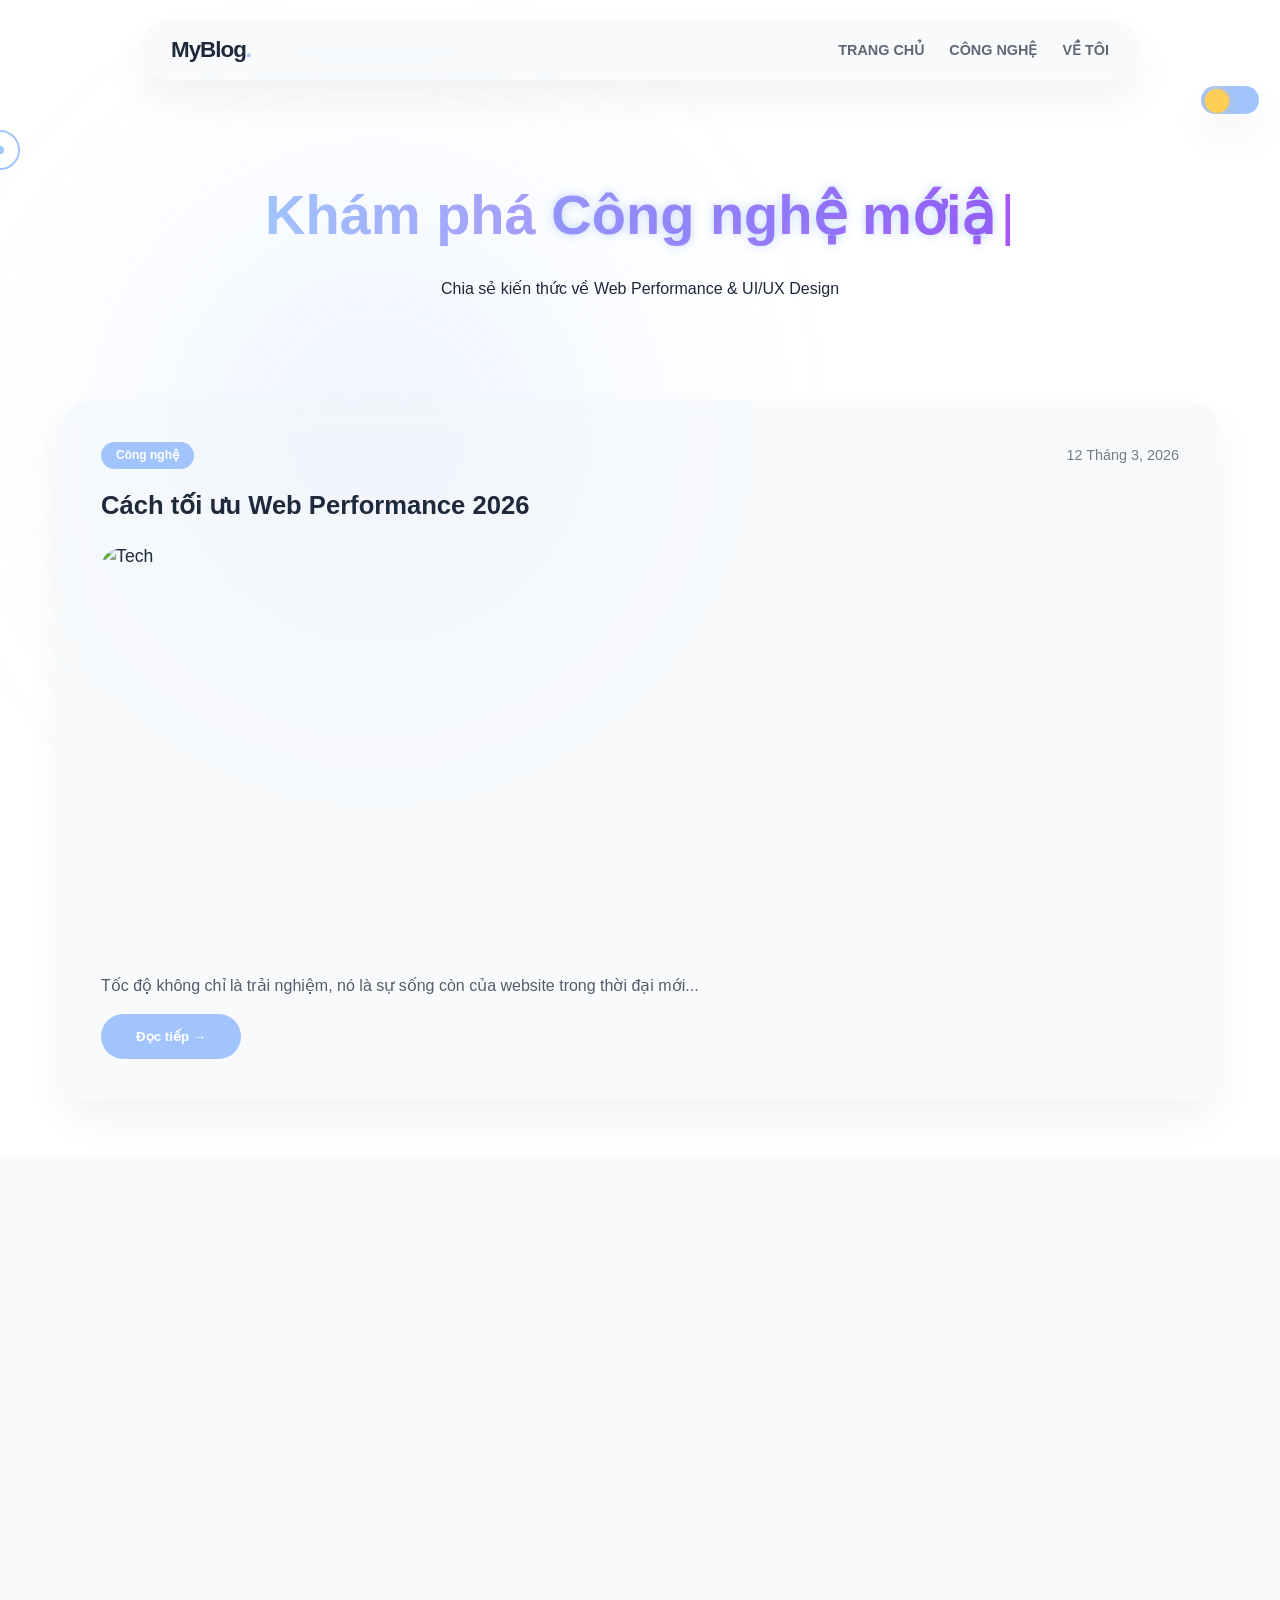
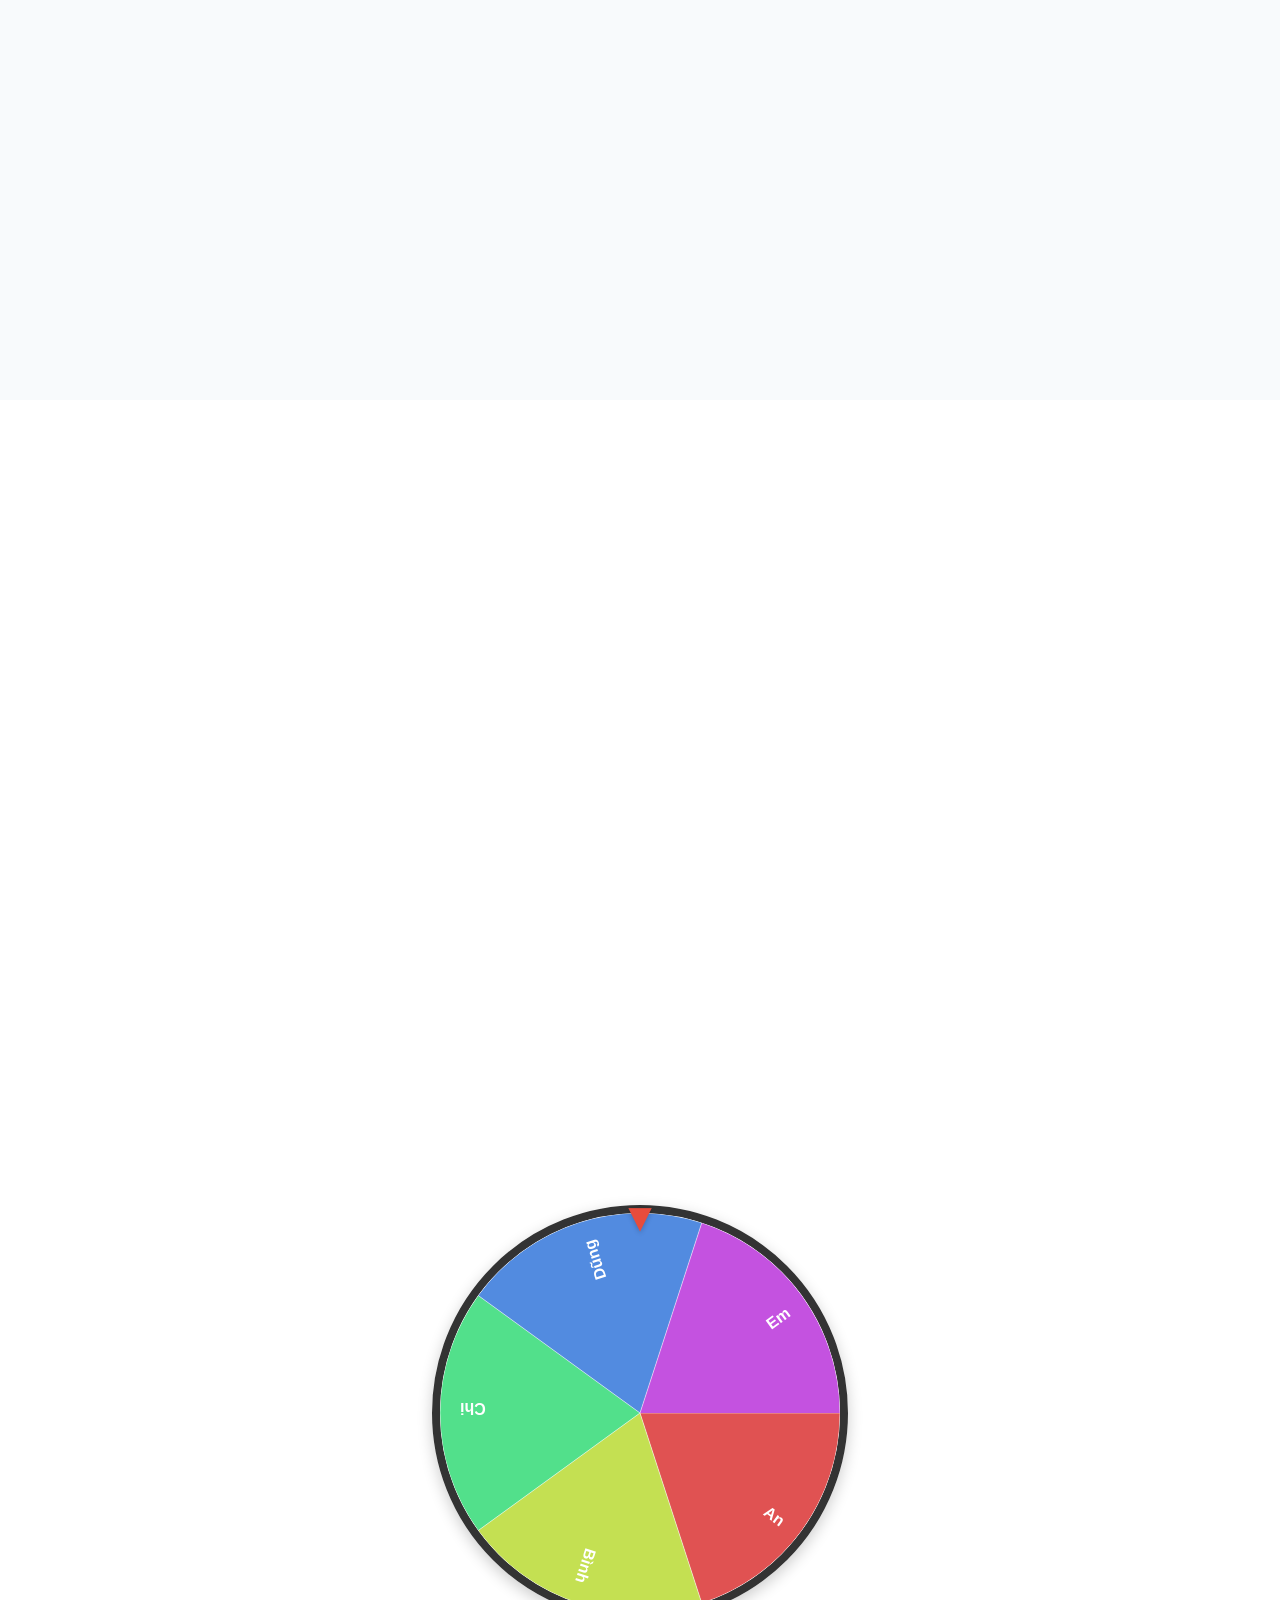
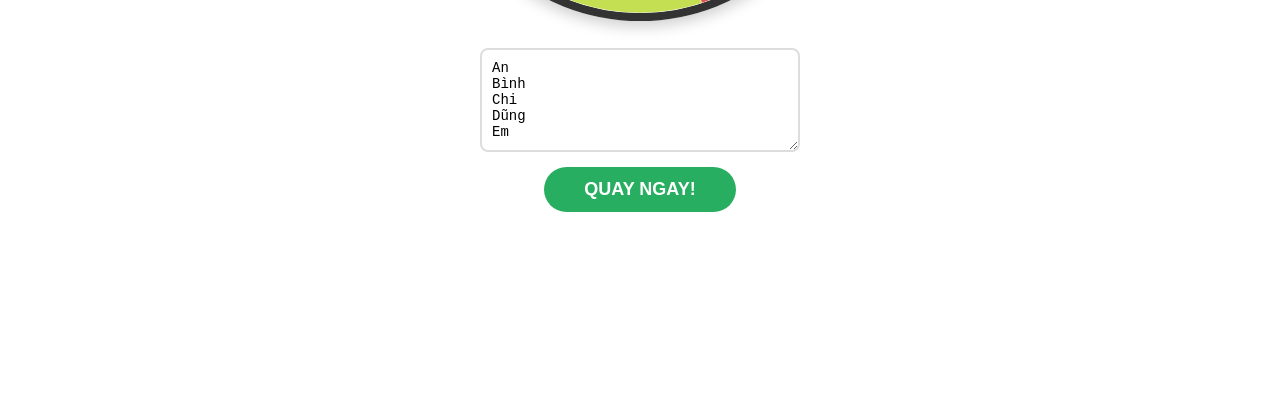
==== index.html @ 8e6351a6 "# Changes to be committed: #	new file:   .vscode/settings.json #	new file:   admin/addimage.js #	new" ====
<!DOCTYPE html>
<html lang="vi">

<head>
    <meta charset="UTF-8">
    <meta name="viewport" content="width=device-width, initial-scale=1.0">
    <title>Duongg Tech Blog</title>
    <link rel="stylesheet" href="assets/top.css">
    <script src="https://cdn.jsdelivr.net"></script>
</head>

<body>

    <!-- Các thành phần hệ thống -->
    <div class="progress-container">
        <div class="progress-bar" id="bar"></div>
    </div>
    <div class="cursor-dot"></div>
    <div class="cursor-outline"></div>
    <div class="bg-blobs">
        <div class="blob"></div>
    </div>

    <!-- <nav>
        <a href="#post1">Bài viết 1</a>
        <a href="#post2">Bài viết 2</a>
    </nav> -->

    <!-- <button class="theme-btn" onclick="toggleTheme()">Sáng / Tối</button> -->
    <button class="theme-toggle-mini glass-card" onclick="toggleTheme()" aria-label="Toggle Theme">
        <div class="toggle-track">
            <div class="toggle-star"></div>
            <div class="toggle-moon"></div>
        </div>
    </button>

    <div class="container">
        <header class="main-header">
            <nav class="nav-container glass-card">
                <div class="logo">MyBlog<span>.</span></div>

                <!-- Menu chính -->
                <ul class="nav-links">
                    <li><a href="#home" class="nav-item">Trang chủ</a></li>
                    <li><a href="#tech" class="nav-item">Công nghệ</a></li>
                    <li><a href="#about" class="nav-item">Về tôi</a></li>
                </ul>

                <!-- Nút Hamburger -->
                <button class="hamburger" onclick="toggleMobileMenu()">
                    <span class="line"></span>
                    <span class="line"></span>
                    <span class="line"></span>
                </button>
            </nav>

        </header>

        <div class="blog-header reveal">
            <h1>Khám phá <span id="typewriter" class="typing-text"></span><span class="cursor-blinker">|</span></h1>
            <p>Chia sẻ kiến thức về Web Performance & UI/UX Design</p>
        </div>

        <!-- Bài viết 1 -->
        <article class="section reveal" id="post1">
            <div class="glass-card blog-post">
                <div class="post-meta">
                    <span class="category">Công nghệ</span>
                    <time datetime="2026-03-12">12 Tháng 3, 2026</time>
                </div>

                <h2 class="post-title">Cách tối ưu Web Performance 2026</h2>

                <div class="img-wrap">
                    <picture>
                        <source srcset="https://picsum.photos/200/300?random=2" media="(min-width: 1024px)">
                        <img src="https://picsum.photos/200/300?random=2" alt="Tech" class="parallax-img" fetchpriority="high">
                    </picture>
                </div>

                <p class="post-excerpt">Tốc độ không chỉ là trải nghiệm, nó là sự sống còn của website trong thời đại
                    mới...</p>

                <button class="magnetic-btn">
                    <span class="btn-text">Đọc tiếp →</span>
                </button>
            </div>
        </article>

        <!-- Bài viết 2 -->
        <article class="section reveal" id="post2">
            <div class="glass-card blog-post">
                <div class="post-meta">
                    <span class="category">Thiết kế</span>
                    <time datetime="2026-03-10">10 Tháng 3, 2026</time>
                </div>

                <h2 class="post-title">Nghệ thuật Glassmorphism trong UI</h2>

                <div class="img-wrap">
                    <picture>
                        <source srcset="https://picsum.photos/200/300?random=2" media="(min-width: 1024px)">
                        <img src="https://picsum.photos/200/300?random=2" alt="Design" class="parallax-img" loading="lazy">
                    </picture>
                </div>

                <p class="post-excerpt">Tại sao hiệu ứng kính mờ lại trở thành xu hướng thống trị thiết kế ứng dụng hiện
                    nay?</p>

                <button class="magnetic-btn">
                    <span class="btn-text">Xem chi tiết</span>
                </button>
            </div>
        </article>

        <div class="blog-masonry" id="blog-masonry">
            <!-- Bài 1: Ảnh dọc (cao) -->
            <article class="blog-item reveal">
                <div class="glass-card">
                    <div class="img-wrap auto-height">
                        <img src="https://picsum.photos/200/300?random=2" alt="Post 1" class="parallax-img">
                    </div>
                    <div class="post-content">
                        <time>12/03/2026</time>
                        <h3>Tối ưu hóa Layout Masonry</h3>
                        <p>Cách sắp xếp thẻ bài viết theo dạng tổ ong giúp tận dụng tối đa không gian...</p>
                    </div>
                </div>
            </article>

            <!-- Bài 2: Ảnh ngang (thấp) -->
            <article class="blog-item reveal">
                <div class="glass-card">
                    <div class="img-wrap auto-height">
                        <img src="https://picsum.photos/200/300?random=2" alt="Post 2" class="parallax-img">
                    </div>
                    <div class="post-content">
                        <h3>Thiết kế tối giản</h3>
                        <p>Ít hơn là nhiều hơn trong UI/UX hiện đại.</p>
                    </div>
                </div>
            </article>

            <!-- Thêm các bài viết khác với kích thước ảnh khác nhau... -->
        </div>

    </div>
    <!-- random -->
    <section class="container">
        <div class="random-wrap">
            <div class="wheel-container">
                <div class="wheel-wrapper">
                    <div class="wheel-pointer">▼</div>
                    <canvas id="wheelCanvas" class="wheel-canvas" width="400" height="400"></canvas>
                </div>

                <div class="wheel-controls">
                    <textarea id="wheelInput" class="wheel-input" rows="5" placeholder="Nhập tên, mỗi dòng một mục">An&#10;Bình&#10;Chi&#10;Dũng&#10;Em</textarea>
                    <button id="wheelBtn" class="wheel-button">QUAY NGAY!</button>
                </div>
            </div>
        </div>
    </section>
    <!-- random -->

    <button id="btnTop" class="back-top" onclick="toTop()">↑</button>

    <script src="assets/top.js"></script>
    <script type="module" src="load/load.js"></script>
</body>

</html>
---- assets/top.css ----
:root {
    --primary: #3b82f6;
    --bg: #ffffff;
    --text: #1e293b;
    --card: rgba(241, 245, 249, 0.5);
    --nav-bg: rgba(255, 255, 255, 0.7);
    --speed: 1s;
}

[data-theme="dark"] {
    --bg: #0f172a;
    --text: #f8fafc;
    --card: rgba(30, 41, 59, 0.5);
    --nav-bg: rgba(15, 23, 42, 0.7);
    --primary: #60a5fa;
}

* { box-sizing: border-box; cursor: none !important; }

body {
    margin: 0;
    background-color: var(--bg);
    color: var(--text);
    font-family: 'Segoe UI', sans-serif;
    line-height: 1.6;
    transition: background-color 0.4s ease;
}

/* UI Components */
.progress-container { position: fixed; top: 0; width: 100%; height: 4px; z-index: 2000; }
.progress-bar { height: 100%; width: 0%; background: var(--primary); box-shadow: 0 0 10px var(--primary); }

nav {
    position: fixed; top: 0; width: 100%; height: 70px;
    display: flex; justify-content: center; align-items: center;
    background: var(--nav-bg); backdrop-filter: blur(10px); z-index: 1000; gap: 30px;
}
nav a { text-decoration: none; color: var(--text); font-weight: 600; font-size: 0.9rem; text-transform: uppercase; }

.theme-btn {
    position: fixed; top: 85px; right: 20px; z-index: 1000;
    padding: 8px 16px; border-radius: 20px; border: 2px solid var(--primary);
    background: var(--bg); color: var(--primary); font-weight: 600;
}

/* Blog Layout */
.container { max-width: 1200px; margin: 150px auto; padding: 20px; }
.blog-header { text-align: center; margin-bottom: 100px; }
.blog-header h1 { font-size: 3.5rem; margin: 0; background: linear-gradient(to right, var(--primary), #a855f7); -webkit-background-clip: text; -webkit-text-fill-color: transparent; }

.section { margin-bottom: 120px; scroll-margin-top: 120px; }

/* Glassmorphism Card */
.glass-card {
    background: var(--card);
    backdrop-filter: blur(15px);
    -webkit-backdrop-filter: blur(15px);
    border: 1px solid rgba(255, 255, 255, 0.1);
    border-radius: 32px;
    padding: 40px;
    box-shadow: 0 20px 40px rgba(0,0,0,0.05);
    transition: transform 0.4s ease;
}

.post-meta { display: flex; justify-content: space-between; align-items: center; margin-bottom: 20px; }
.category { background: var(--primary); color: white; padding: 4px 15px; border-radius: 50px; font-size: 0.75rem; font-weight: 700; }
time { font-size: 0.9rem; opacity: 0.6; }

.post-title { font-size: 2.2rem; margin: 15px 0; line-height: 1.2; }

.img-wrap { width: 100%; height: 400px; overflow: hidden; border-radius: 20px; margin: 25px 0; }
.parallax-img { width: 100%; height: 120%; object-fit: cover; transform: scale(1.1); }

/* Custom Cursor */
.cursor-dot, .cursor-outline { position: fixed; pointer-events: none; border-radius: 50%; z-index: 9999; transform: translate(-50%, -50%); }
.cursor-dot { width: 8px; height: 8px; background: var(--primary); }
.cursor-outline { width: 40px; height: 40px; border: 2px solid var(--primary); transition: width 0.3s, height 0.3s; }

/* Interactive Elements */
.magnetic-btn {
    padding: 15px 35px; border-radius: 50px; border: none;
    background: var(--primary); color: white; font-weight: 600;
    transition: transform 0.3s cubic-bezier(0.23, 1, 0.32, 1);
}

.reveal { opacity: 0; transform: translateY(40px); transition: all 1s ease-out; }
.reveal.active { opacity: 1; transform: translateY(0); }

.back-top {
    position: fixed; bottom: 30px; right: 30px; width: 50px; height: 50px;
    border-radius: 50%; background: var(--primary); color: white; border: none;
    opacity: 0; visibility: hidden; transition: 0.4s; z-index: 1000;
}
.back-top.show { opacity: 1; visibility: visible; }

.blob { position: fixed; top: 20%; left: 10%; width: 500px; height: 500px; background: var(--primary); filter: blur(120px); opacity: 0.15; z-index: -1; border-radius: 50%; animation: move 20s infinite alternate; }
@keyframes move { from { transform: translate(-5%, -5%); } to { transform: translate(15%, 15%); } }
.main-header {
    position: fixed;
    top: 20px; /* Cách mép trên một khoảng */
    left: 50%;
    transform: translateX(-50%);
    width: 90%;
    max-width: 1000px;
    z-index: 1000;
}

.nav-container {
    display: flex;
    justify-content: space-between;
    align-items: center;
    padding: 10px 30px !important; /* Ghi đè padding của glass-card */
    border-radius: 50px !important; /* Bo tròn kiểu viên thuốc */
    height: 60px;
}

.logo {
    font-weight: 800;
    font-size: 1.4rem;
    letter-spacing: -1px;
}

.logo span { color: var(--primary); }

.nav-links {
    display: flex;
    list-style: none;
    gap: 25px;
    margin: 0;
    padding: 0;
}

.nav-item {
    text-decoration: none;
    color: var(--text);
    font-size: 0.9rem;
    font-weight: 600;
    opacity: 0.7;
    transition: 0.3s;
    position: relative;
}

.nav-item:hover {
    opacity: 1;
    color: var(--primary);
}

/* Hiệu ứng gạch chân khi hover */
.nav-item::after {
    content: '';
    position: absolute;
    bottom: -5px;
    left: 0;
    width: 0;
    height: 2px;
    background: var(--primary);
    transition: width 0.3s;
}

.nav-item:hover::after {
    width: 100%;
}

.theme-toggle-mini {
    background: none;
    border: none;
    font-size: 1.2rem;
    cursor: none; /* Đồng bộ với custom cursor */
}
/* Container Masonry */
.blog-masonry {
    column-count: 2; /* Chia 2 cột trên Tablet */
    column-gap: 30px;
    width: 100%;
    max-width: 1200px;
    margin: 0 auto;
}

@media (min-width: 1024px) {
    .blog-masonry {
        column-count: 3; /* Chia 3 cột trên Desktop */
    }
}

/* Tùy chỉnh thẻ bài viết */
.blog-item {
    break-inside: avoid; /* Quan trọng: Ngăn bài viết bị cắt đôi giữa 2 cột */
    margin-bottom: 30px;
    display: inline-block; /* Đảm bảo layout ổn định */
    width: 100%;
}

.img-wrap.auto-height {
    height: auto; /* Bỏ chiều cao cố định 500px trước đó */
    max-height: none;
}

.img-wrap.auto-height img {
    height: auto; /* Ảnh sẽ cao theo tỷ lệ thực tế */
    width: 100%;
    display: block;
}

/* Đồng bộ Glass Card */
.blog-item .glass-card {
    padding: 20px;
    border-radius: 20px;
}
/* Container quản lý trạng thái hover chung */
.blog-masonry:has(.blog-item:hover) .blog-item:not(:hover) {
    opacity: 0.4; /* Làm mờ các bài viết khác */
    filter: blur(2px) grayscale(0.5); /* Thêm độ nhòe và giảm màu */
    transform: scale(0.95); /* Thu nhỏ nhẹ các bài không được chọn */
}

/* Hiệu ứng cho bài viết đang được hover */
.blog-item {
    transition: all 0.5s cubic-bezier(0.2, 1, 0.3, 1);
    will-change: transform, opacity, filter;
}

.blog-item:hover {
    opacity: 1 !important;
    filter: blur(0) grayscale(0) !important;
    transform: scale(1.05); /* Phóng to bài viết đang chọn */
    z-index: 10; /* Đảm bảo bài viết nổi lên trên */
}

/* Làm mượt chuyển động của ảnh bên trong khi hover */
.blog-item:hover .parallax-img {
    transform: scale(1.2) !important; /* Phóng to ảnh bên trong thêm một chút */
}

/* Đảm bảo custom cursor to ra khi hover vào card */
.blog-item:hover ~ .cursor-outline {
    width: 80px;
    height: 80px;
    background: rgba(59, 130, 246, 0.1);
}
.blog-item {
    position: relative;
    perspective: 1000px; /* Tạo chiều sâu cho hiệu ứng 3D nhẹ */
}

/* Lớp tạo quầng sáng */
.glass-card::before {
    content: '';
    position: absolute;
    inset: -5px; /* Tỏa ra ngoài viền một chút */
    border-radius: inherit;
    background: var(--primary); /* Mặc định là màu xanh */
    filter: blur(20px);
    opacity: 0;
    transition: opacity 0.5s ease, background 0.5s ease;
    z-index: -1;
}

/* Khi Hover vào bài viết */
.blog-item:hover .glass-card::before {
    opacity: 0.6; /* Hiện quầng sáng */
}

/* Hiệu ứng zoom ảnh mượt hơn */
.img-wrap img {
    transition: transform 0.6s cubic-bezier(0.2, 1, 0.3, 1);
}
.glass-card::before {
    background: var(--glow-color, var(--primary)); /* Ưu tiên màu từ JS */
}

/* Hiệu ứng đặc biệt: Quầng sáng đuổi theo con trỏ bên trong Card */
.blog-item:hover .glass-card {
    border-color: var(--glow-color);
    box-shadow: 0 0 30px rgba(var(--glow-color), 0.2);
}
.main-header {
    position: fixed;
    top: 20px;
    left: 50%;
    transform: translateX(-50%);
    width: 90%;
    max-width: 1000px;
    z-index: 1000;
    /* Hiệu ứng trượt mượt mà */
    transition: transform 0.4s cubic-bezier(0.4, 0, 0.2, 1), opacity 0.3s ease;
}

/* Class sẽ được JS thêm vào khi cuộn xuống */
.main-header.nav-hidden {
    transform: translate(-50%, -120%); /* Đẩy menu lên trên khỏi màn hình */
    opacity: 0;
}

/* Đảm bảo Menu vẫn hiện nếu đang ở trên cùng trang web */
.main-header.nav-top {
    transform: translate(-50%, 0);
    opacity: 1;
}
/* 1. Mặc định ẩn nút Hamburger trên Desktop */
.hamburger {
    display: none;
    flex-direction: column;
    gap: 6px;
    background: none;
    border: none;
    z-index: 2001;
}

.line {
    width: 25px;
    height: 3px;
    background: var(--text);
    border-radius: 10px;
    transition: 0.4s cubic-bezier(0.4, 0, 0.2, 1);
}

/* 2. Responsive cho Mobile (Dưới 768px) */
@media (max-width: 768px) {
    .hamburger { display: flex; }
    
    .nav-links {
        position: fixed;
        top: 0; right: -100%; /* Ẩn sang phải */
        width: 80%; height: 100vh;
        background: var(--card);
        backdrop-filter: blur(25px);
        flex-direction: column;
        justify-content: center;
        align-items: center;
        transition: 0.5s cubic-bezier(0.4, 0, 0.2, 1);
        box-shadow: -10px 0 30px rgba(0,0,0,0.1);
    }

    .nav-links.active { right: 0; } /* Hiện menu */

    /* Biến Hamburger thành dấu X */
    .hamburger.active .line:nth-child(1) { transform: translateY(9px) rotate(45deg); }
    .hamburger.active .line:nth-child(2) { opacity: 0; }
    .hamburger.active .line:nth-child(3) { transform: translateY(-9px) rotate(-45deg); }
}
/* Trạng thái mặc định của từng mục menu trên Mobile */
@media (max-width: 768px) {
    .nav-item {
        opacity: 0;
        transform: translateY(20px);
        transition: all 0.5s cubic-bezier(0.4, 0, 0.2, 1);
    }

    /* Khi menu mở, các mục sẽ hiện ra */
    .nav-links.active .nav-item {
        opacity: 1;
        transform: translateY(0);
    }

    /* Tạo độ trễ so le (Staggered) */
    .nav-links.active li:nth-child(1) .nav-item { transition-delay: 0.1s; }
    .nav-links.active li:nth-child(2) .nav-item { transition-delay: 0.2s; }
    .nav-links.active li:nth-child(3) .nav-item { transition-delay: 0.3s; }
    .nav-links.active li:nth-child(4) .nav-item { transition-delay: 0.4s; }
}
.blog-header h1 {
    display: inline; /* Để con trỏ nằm sát chữ */
    font-size: 3.5rem;
    background: linear-gradient(to right, var(--primary), #a855f7);
    -webkit-background-clip: text;
    -webkit-text-fill-color: transparent;
}

.cursor-blinker {
    font-size: 3.5rem;
    color: var(--primary);
    animation: blink 0.8s infinite;
    margin-left: 5px;
}

@keyframes blink {
    0%, 100% { opacity: 1; }
    50% { opacity: 0; }
}
.typing-text {
    color: var(--primary);
    text-shadow: 0 0 10px rgba(59, 130, 246, 0.3); /* Tạo độ rực rỡ nhẹ */
    font-weight: 800;
}

.cursor-blinker {
    color: var(--primary);
    font-weight: 200;
    animation: blink 0.8s infinite;
}

@keyframes blink {
    50% { opacity: 0; }
}
/* --- RESPONSIVE LOGIC --- */

/* 1. Màn hình Tablet (Dưới 1024px) */
@media (max-width: 1024px) {
    .container {
        max-width: 90% !important;
        margin-top: 100px;
    }
    
    .blog-masonry {
        column-count: 2; /* Chia 2 cột */
        column-gap: 20px;
    }
    
    .blog-header h1 {
        font-size: 2.8rem;
    }
}

/* 2. Màn hình Mobile (Dưới 768px) */
@media (max-width: 768px) {
    /* Tắt Custom Cursor trên Mobile (Dùng cảm ứng không cần trỏ chuột) */
    .cursor-dot, .cursor-outline {
        display: none;
    }
    * { cursor: auto !important; }

    /* Layout Blog 1 cột duy nhất */
    .blog-masonry {
        column-count: 1;
    }

    .glass-card {
        padding: 20px; /* Giảm padding để tiết kiệm không gian */
        margin-bottom: 20px;
    }

    .img-wrap {
        height: 250px; /* Thu nhỏ chiều cao ảnh để dễ cuộn */
    }

    .blog-header h1 {
        font-size: 2rem;
    }

    .post-title {
        font-size: 1.5rem;
    }

    /* Navbar Mobile */
    .nav-container {
        width: 95%;
        padding: 0 15px !important;
    }

    .nav-links {
        /* Đã thiết lập ở phần Hamburger trước đó: Toàn màn hình */
        gap: 30px;
    }
}

/* 3. Màn hình siêu nhỏ (Dưới 480px) */
@media (max-width: 480px) {
    .blog-header h1 {
        font-size: 1.6rem;
    }
    
    .category {
        font-size: 0.6rem;
        padding: 3px 8px;
    }
}
.progress-bar {
    height: 100%;
    width: 0%;
    background: linear-gradient(90deg, #3b82f6, #8b5cf6, #3b82f6);
    background-size: 200% 100%;
    animation: gradientMove 3s linear infinite;
    box-shadow: 0 0 10px var(--primary);
}

@keyframes gradientMove {
    0% { background-position: 100% 0%; }
    100% { background-position: -100% 0%; }
}

:root {
    /* Cập nhật biến màu Pastel */
    --primary: #a1c4fd;
    --pastel-pink: #ff9a9e;
    --pastel-purple: #c2e9fb;
}

.progress-bar {
    background: linear-gradient(90deg, #ff9a9e 0%, #fecfef 50%, #a1c4fd 100%);
    /* Hiệu ứng bóng đổ mờ ảo, nhẹ nhàng */
    box-shadow: 0 4px 15px rgba(255, 154, 158, 0.3);
    border-radius: 0 10px 10px 0; /* Bo góc đầu thanh tiến trình */
    transition: width 0.4s cubic-bezier(0.23, 1, 0.32, 1);
}
.theme-toggle-mini {
    position: fixed;
    top: 85px;
    right: 20px;
    width: 60px;
    height: 30px;
    padding: 0 !important;
    border-radius: 30px !important;
    border: 1px solid rgba(255, 255, 255, 0.2);
    overflow: hidden;
    z-index: 1001;
    cursor: none !important; /* Vẫn giữ custom cursor */
}

.toggle-track {
    position: relative;
    width: 100%;
    height: 100%;
    transition: background 0.5s ease;
    background: #a1c4fd; /* Màu trời sáng */
}

/* Biểu tượng chính (Mặt trời / Mặt trăng) */
.toggle-moon {
    position: absolute;
    top: 3px;
    left: 4px;
    width: 24px;
    height: 24px;
    background: #ffce54; /* Màu mặt trời */
    border-radius: 50%;
    transition: all 0.5s cubic-bezier(0.5, 1.5, 0.5, 1);
    box-shadow: 0 0 10px rgba(255, 206, 84, 0.5);
}

/* Các đám mây/vì sao nhỏ */
.toggle-star {
    position: absolute;
    top: 10px;
    right: 10px;
    width: 4px;
    height: 4px;
    background: white;
    border-radius: 50%;
    opacity: 0;
    transition: 0.4s;
}

/* --- KHI Ở DARK MODE --- */
[data-theme="dark"] .toggle-track {
    background: #2c3e50; /* Màu trời đêm */
}

[data-theme="dark"] .toggle-moon {
    left: 32px;
    background: #f1f5f9;
    box-shadow: -6px 0 0 0 #cbd5e1 inset; /* Tạo hình khuyết mặt trăng */
}

[data-theme="dark"] .toggle-star {
    opacity: 1;
    box-shadow: -10px 5px 0 -1px white, -5px -6px 0 -1px white;
}
.stardust-particle {
    position: fixed;
    pointer-events: none; /* Không cản trở việc click */
    width: 4px;
    height: 4px;
    border-radius: 50%;
    z-index: 2005;
    /* Hiệu ứng phát sáng lấp lánh */
    box-shadow: 0 0 10px var(--primary);
    background: var(--primary);
    animation: fadeOut 0.8s ease-out forwards;
}

@keyframes fadeOut {
    0% { transform: scale(1) translate(0, 0); opacity: 1; }
    100% { transform: scale(0.2) translate(var(--moveX), var(--moveY)); opacity: 0; }
}
.todo-input-flex { display: flex; gap: 10px; margin-bottom: 20px; }
.todo-list { list-style: none; padding: 0; }

.todo-item {
    display: flex;
    justify-content: space-between;
    align-items: center;
    padding: 12px 15px;
    background: rgba(255, 255, 255, 0.05);
    border-radius: 12px;
    margin-bottom: 10px;
    transition: 0.3s;
    border: 1px solid rgba(255, 255, 255, 0.1);
}

.todo-item:hover { background: rgba(255, 255, 255, 0.1); transform: translateX(5px); }

.todo-item.completed span {
    text-decoration: line-through;
    opacity: 0.5;
}

.todo-actions { display: flex; gap: 10px; }
.btn-check { color: #10b981; cursor: pointer; background: none; border: none; }
.btn-del { color: #ef4444; cursor: pointer; background: none; border: none; }
.post-title {
    font-size: 1.6rem;
    margin: 15px 0;
    line-height: 1.3;
    font-weight: 700;
    color: var(--text);
}

.post-excerpt {
    font-size: 1rem;
    line-height: 1.6;
    color: var(--text);
    opacity: 0.75; /* Tăng từ 0.5 lên 0.75 để dễ đọc hơn */
    display: -webkit-box;
    -webkit-line-clamp: 3; /* Cắt chữ sau 3 dòng cho đều grid */
    -webkit-box-orient: vertical;
    overflow: hidden;
}


/* Kim chỉ định hướng */

/* style.css */
:root {
    --primary-color: #27ae60;
    --pointer-color: #e74c3c;
    --border-color: #333;
}

.ramdom-wrap {
    display: flex;
    justify-content: center;
    align-items: center;
    min-height: 100vh;
    margin: 0;
    background-color: #f4f7f6;
    font-family: 'Segoe UI', Tahoma, Geneva, Verdana, sans-serif;
}

.wheel-container {
    text-align: center;
    background: white;
    padding: 30px;
    border-radius: 15px;
    shadow: 0 10px 30px rgba(0,0,0,0.1);
}

.wheel-wrapper {
    position: relative;
    display: inline-block;
    margin-bottom: 20px;
}

.wheel-pointer {
    position: absolute;
    top: -20px;
    left: 50%;
    transform: translateX(-50%);
    z-index: 10;
    font-size: 40px;
    color: var(--pointer-color);
    text-shadow: 0 2px 5px rgba(0,0,0,0.2);
}

.wheel-canvas {
    border: 8px solid var(--border-color);
    border-radius: 50%;
    transition: transform 4s cubic-bezier(0.15, 0, 0.15, 1);
    box-shadow: 0 5px 15px rgba(0,0,0,0.2);
}

.wheel-controls {
    display: flex;
    flex-direction: column;
    gap: 15px;
    align-items: center;
}

.wheel-input {
    width: 100%;
    max-width: 320px;
    padding: 10px;
    border: 2px solid #ddd;
    border-radius: 8px;
    font-size: 14px;
    resize: vertical;
}

.wheel-button {
    padding: 12px 40px;
    background-color: var(--primary-color);
    color: white;
    border: none;
    border-radius: 25px;
    font-size: 18px;
    font-weight: bold;
    cursor: pointer;
    transition: background 0.3s, transform 0.1s;
}

.wheel-button:hover { background-color: #219150; }
.wheel-button:active { transform: scale(0.95); }
.wheel-button:disabled { background-color: #ccc; cursor: not-allowed; }
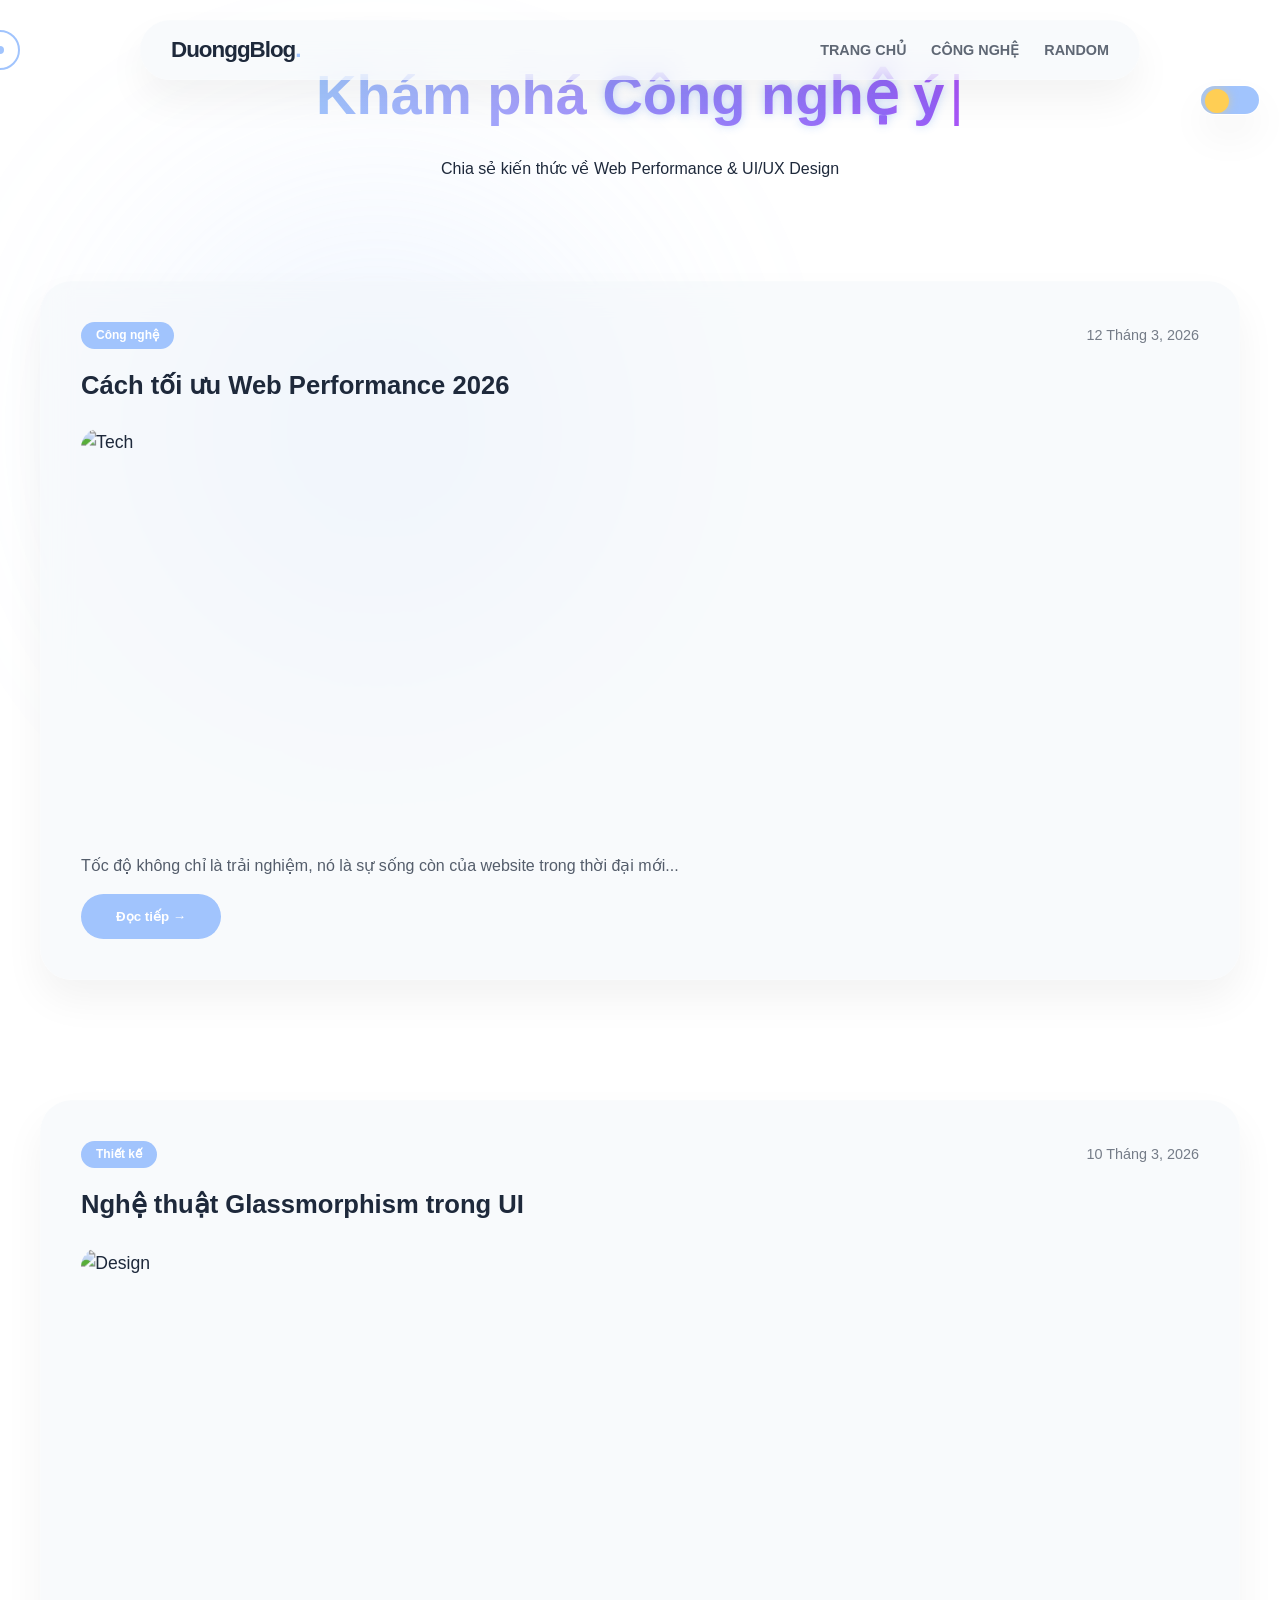
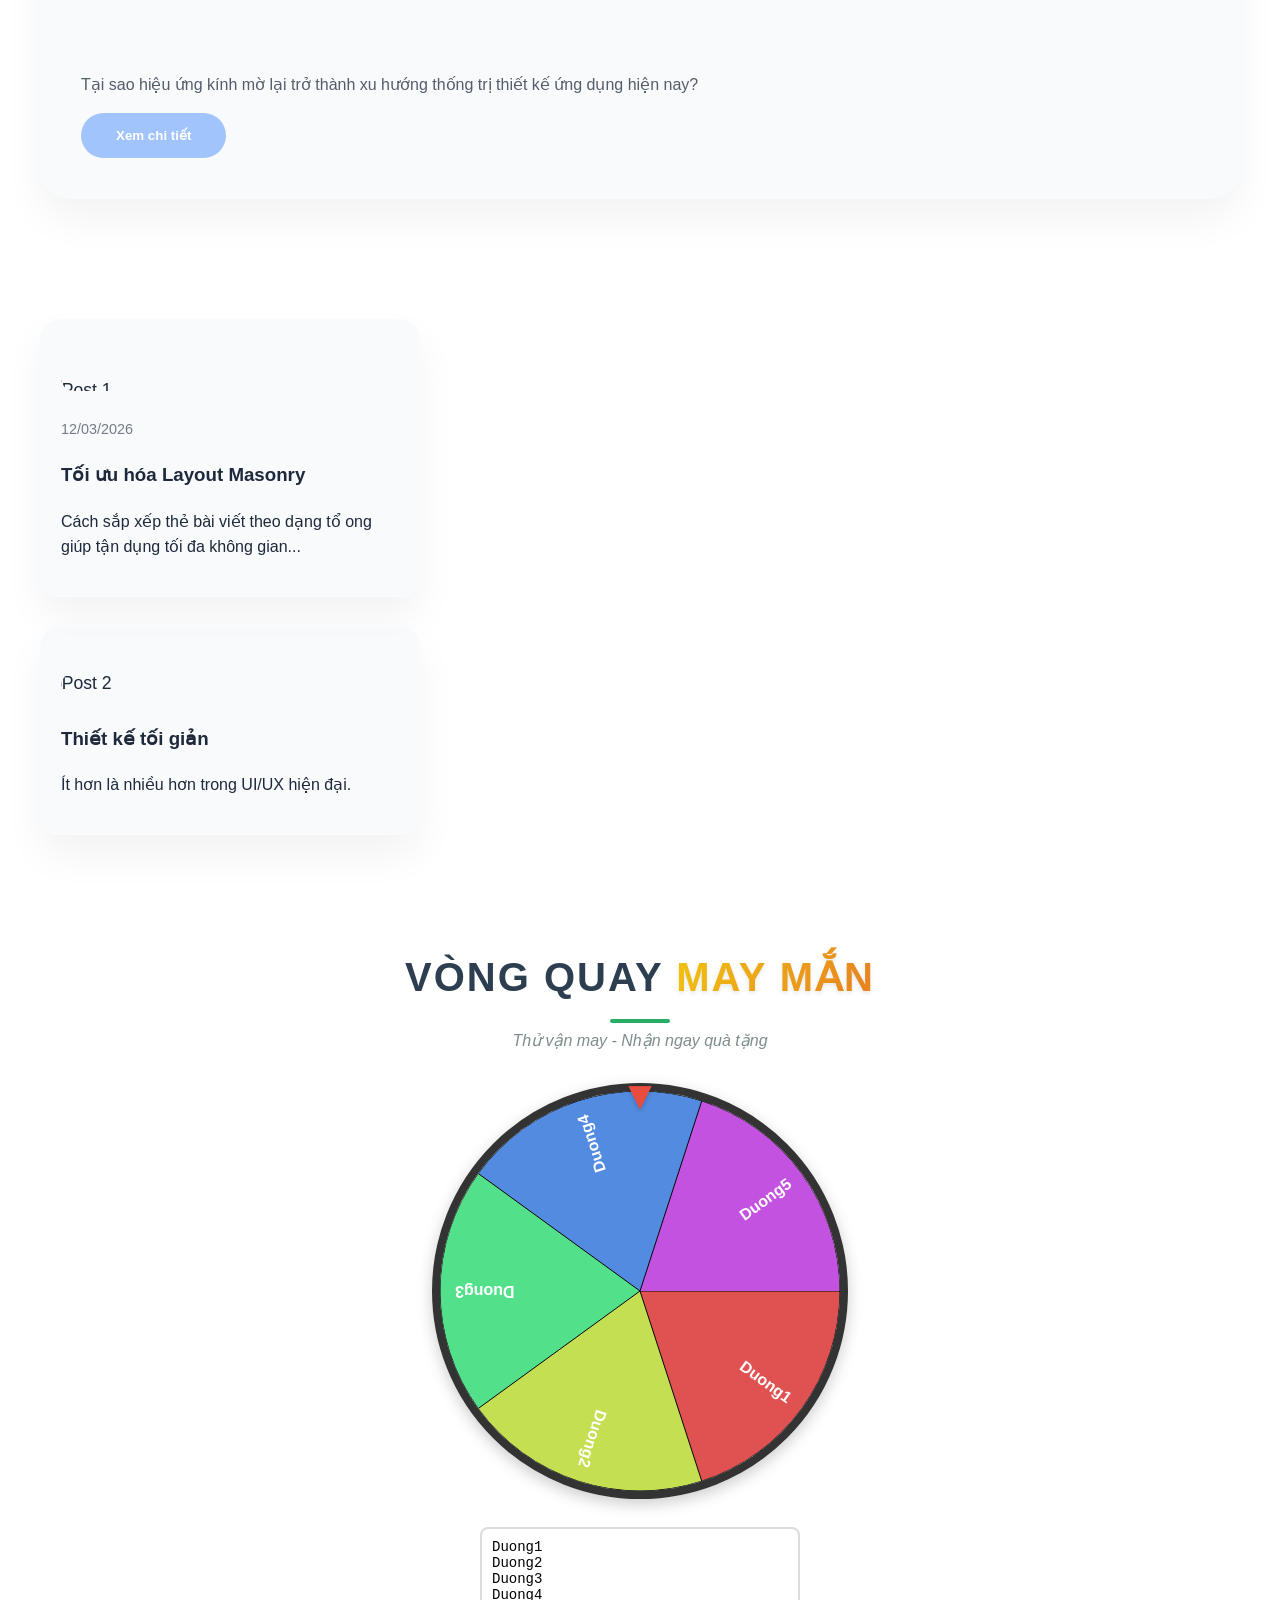
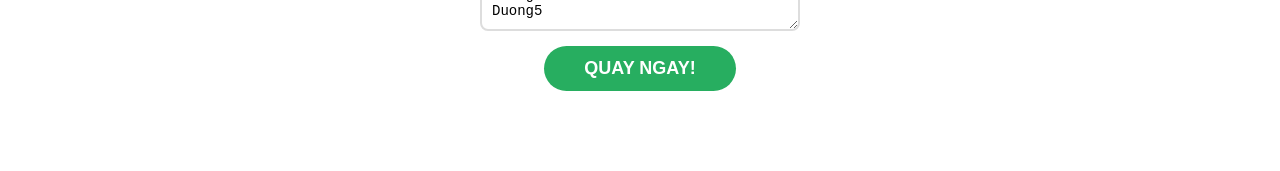
==== commit 9e664c8e: "add random" ====
--- a/index.html
+++ b/index.html
@@ -37,13 +37,13 @@
     <div class="container">
         <header class="main-header">
             <nav class="nav-container glass-card">
-                <div class="logo">MyBlog<span>.</span></div>
+                <div class="logo">DuonggBlog<span>.</span></div>
 
                 <!-- Menu chính -->
                 <ul class="nav-links">
                     <li><a href="#home" class="nav-item">Trang chủ</a></li>
                     <li><a href="#tech" class="nav-item">Công nghệ</a></li>
-                    <li><a href="#about" class="nav-item">Về tôi</a></li>
+                    <li><a href="#random" class="nav-item">Random</a></li>
                 </ul>
 
                 <!-- Nút Hamburger -->
@@ -147,19 +147,33 @@
     </div>
     <!-- random -->
     <section class="container">
-        <div class="random-wrap">
+        <div class="random-wrap" id="random">
             <div class="wheel-container">
+                <div class="wheel-header">
+                    <h1 class="wheel-title">VÒNG QUAY <span class="highlight">MAY MẮN</span></h1>
+                    <p class="wheel-subtitle">Thử vận may - Nhận ngay quà tặng</p>
+                </div>
                 <div class="wheel-wrapper">
                     <div class="wheel-pointer">▼</div>
                     <canvas id="wheelCanvas" class="wheel-canvas" width="400" height="400"></canvas>
                 </div>
 
                 <div class="wheel-controls">
-                    <textarea id="wheelInput" class="wheel-input" rows="5" placeholder="Nhập tên, mỗi dòng một mục">An&#10;Bình&#10;Chi&#10;Dũng&#10;Em</textarea>
+                    <textarea id="wheelInput" class="wheel-input" rows="5" placeholder="Nhập tên, mỗi dòng một mục">Duong1&#10;Duong2&#10;Duong3&#10;Duong4&#10;Duong5</textarea>
                     <button id="wheelBtn" class="wheel-button">QUAY NGAY!</button>
                 </div>
             </div>
         </div>
+        <!-- Modal thông báo kết quả -->
+<div id="resultModal" class="modal">
+    <div class="modal-content">
+        <div class="modal-header">🎊 CHÚC MỪNG 🎊</div>
+        <div id="winnerName" class="winner-name">---</div>
+        <p>Bạn đã trúng phần quà này!</p>
+        <button onclick="closeModal()" class="modal-btn">ĐÓNG</button>
+    </div>
+</div>
+
     </section>
     <!-- random -->
 
--- a/assets/top.css
+++ b/assets/top.css
@@ -44,7 +44,7 @@
 }
 
 /* Blog Layout */
-.container { max-width: 1200px; margin: 150px auto; padding: 20px; }
+.container { max-width: 1200px; margin: 50px auto;}
 .blog-header { text-align: center; margin-bottom: 100px; }
 .blog-header h1 { font-size: 3.5rem; margin: 0; background: linear-gradient(to right, var(--primary), #a855f7); -webkit-background-clip: text; -webkit-text-fill-color: transparent; }
 
@@ -209,8 +209,8 @@
 /* Container quản lý trạng thái hover chung */
 .blog-masonry:has(.blog-item:hover) .blog-item:not(:hover) {
     opacity: 0.4; /* Làm mờ các bài viết khác */
-    filter: blur(2px) grayscale(0.5); /* Thêm độ nhòe và giảm màu */
-    transform: scale(0.95); /* Thu nhỏ nhẹ các bài không được chọn */
+    filter: blur(1px) grayscale(0.5); /* Thêm độ nhòe và giảm màu */
+    transform: scale(1); /* Thu nhỏ nhẹ các bài không được chọn */
 }
 
 /* Hiệu ứng cho bài viết đang được hover */
@@ -397,8 +397,8 @@
 /* 1. Màn hình Tablet (Dưới 1024px) */
 @media (max-width: 1024px) {
     .container {
-        max-width: 90% !important;
-        margin-top: 100px;
+        max-width: calc(100% - 40px);
+        margin: 30px auto;
     }
     
     .blog-masonry {
@@ -701,3 +701,120 @@
 .wheel-button:active { transform: scale(0.95); }
 .wheel-button:disabled { background-color: #ccc; cursor: not-allowed; }
 
+.wheel-header {
+    margin-bottom: 30px;
+}
+
+.wheel-title {
+    font-size: 2.5rem;
+    font-weight: 900;
+    margin: 0;
+    color: #2c3e50;
+    text-transform: uppercase;
+    letter-spacing: 2px;
+    position: relative;
+}
+
+/* Hiệu ứng Gradient cho chữ */
+.wheel-title .highlight {
+    background: linear-gradient(120deg, #f1c40f, #e67e22);
+    -webkit-background-clip: text;
+    -webkit-text-fill-color: transparent;
+    display: inline-block;
+    filter: drop-shadow(0 2px 2px rgba(0,0,0,0.1));
+    animation: shine 3s infinite linear;
+}
+
+.wheel-subtitle {
+    color: #7f8c8d;
+    font-size: 1rem;
+    margin-top: 5px;
+    font-style: italic;
+}
+
+/* Hiệu ứng lấp lánh nhẹ cho tiêu đề */
+@keyframes shine {
+    0% { filter: brightness(1); }
+    50% { filter: brightness(1.3) drop-shadow(0 0 10px rgba(241, 196, 15, 0.5)); }
+    100% { filter: brightness(1); }
+}
+
+/* Đường gạch dưới trang trí */
+.wheel-title::after {
+    content: '';
+    display: block;
+    width: 60px;
+    height: 4px;
+    background: var(--primary-color);
+    margin: 10px auto 0;
+    border-radius: 2px;
+}
+/* Responsive cho Smartphone */
+@media (max-width: 480px) {
+    .wheel-container {
+        padding: 15px;
+        width: 95%; /* Gần khít màn hình */
+    }
+
+    .wheel-title {
+        font-size: 1.8rem; /* Giảm cỡ chữ tiêu đề */
+    }
+
+    .wheel-canvas {
+        width: 100% !important; /* Canvas tự co giãn */
+        height: auto !important;
+        max-width: 320px; /* Giới hạn kích thước trên mobile */
+    }
+
+    .wheel-pointer {
+        font-size: 30px;
+        top: -15px;
+    }
+
+    .wheel-input {
+        max-width: 100%;
+        box-sizing: border-box;
+    }
+}
+/* Nền tối phía sau */
+.modal {
+    display: none; 
+    position: fixed; z-index: 1000; left: 0; top: 0;
+    width: 100%; height: 100%;
+    background-color: rgba(0,0,0,0.7);
+    backdrop-filter: blur(5px); /* Làm mờ nền */
+    align-items: center; justify-content: center;
+}
+
+/* Nội dung hộp thoại */
+.modal-content {
+    background: white;
+    padding: 30px;
+    border-radius: 20px;
+    text-align: center;
+    width: 80%; max-width: 350px;
+    animation: popUp 0.5s cubic-bezier(0.175, 0.885, 0.32, 1.275);
+}
+
+.modal-header { font-size: 1.2rem; color: #7f8c8d; font-weight: bold; }
+
+.winner-name {
+    font-size: 2.5rem;
+    color: #e67e22;
+    font-weight: 900;
+    margin: 15px 0;
+    text-transform: uppercase;
+}
+
+.modal-btn {
+    margin-top: 20px;
+    padding: 10px 30px;
+    background: #27ae60;
+    color: white; border: none; border-radius: 50px;
+    cursor: pointer; font-weight: bold;
+}
+
+@keyframes popUp {
+    from { transform: scale(0.5); opacity: 0; }
+    to { transform: scale(1); opacity: 1; }
+}
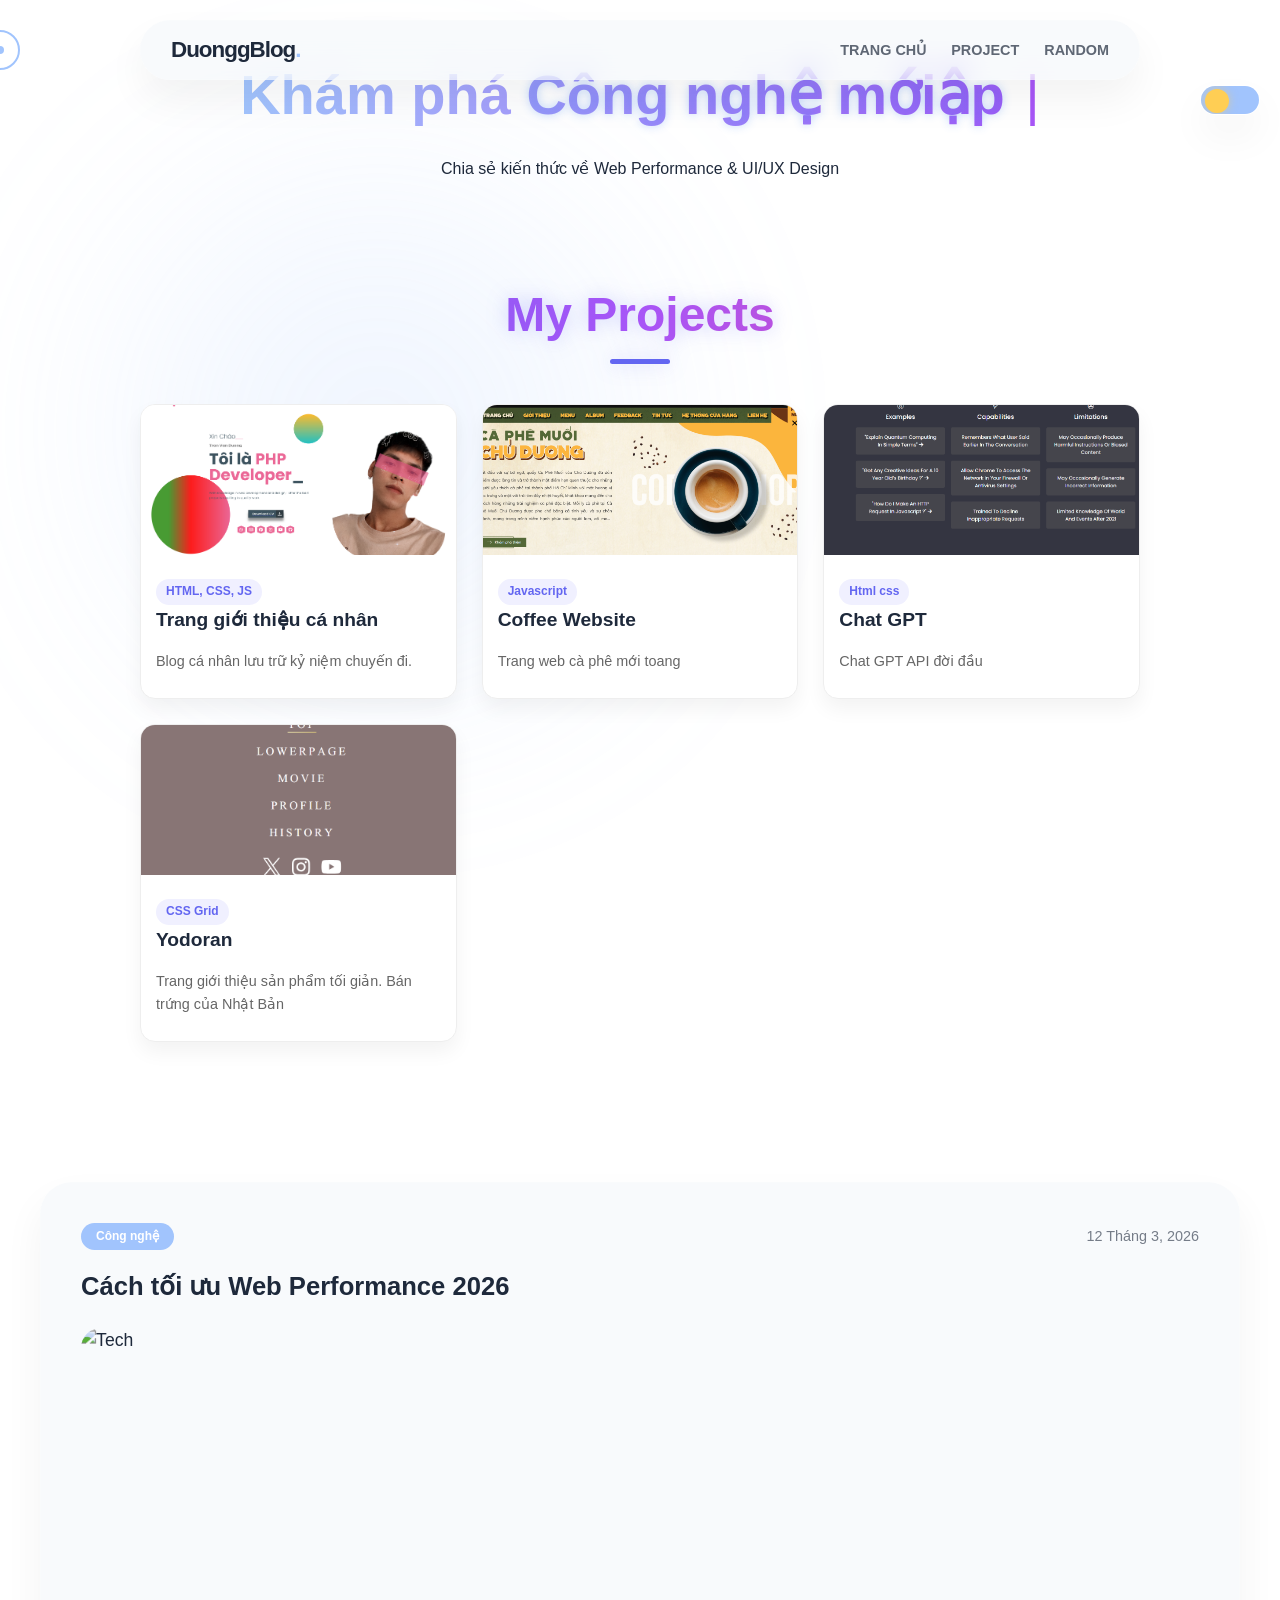
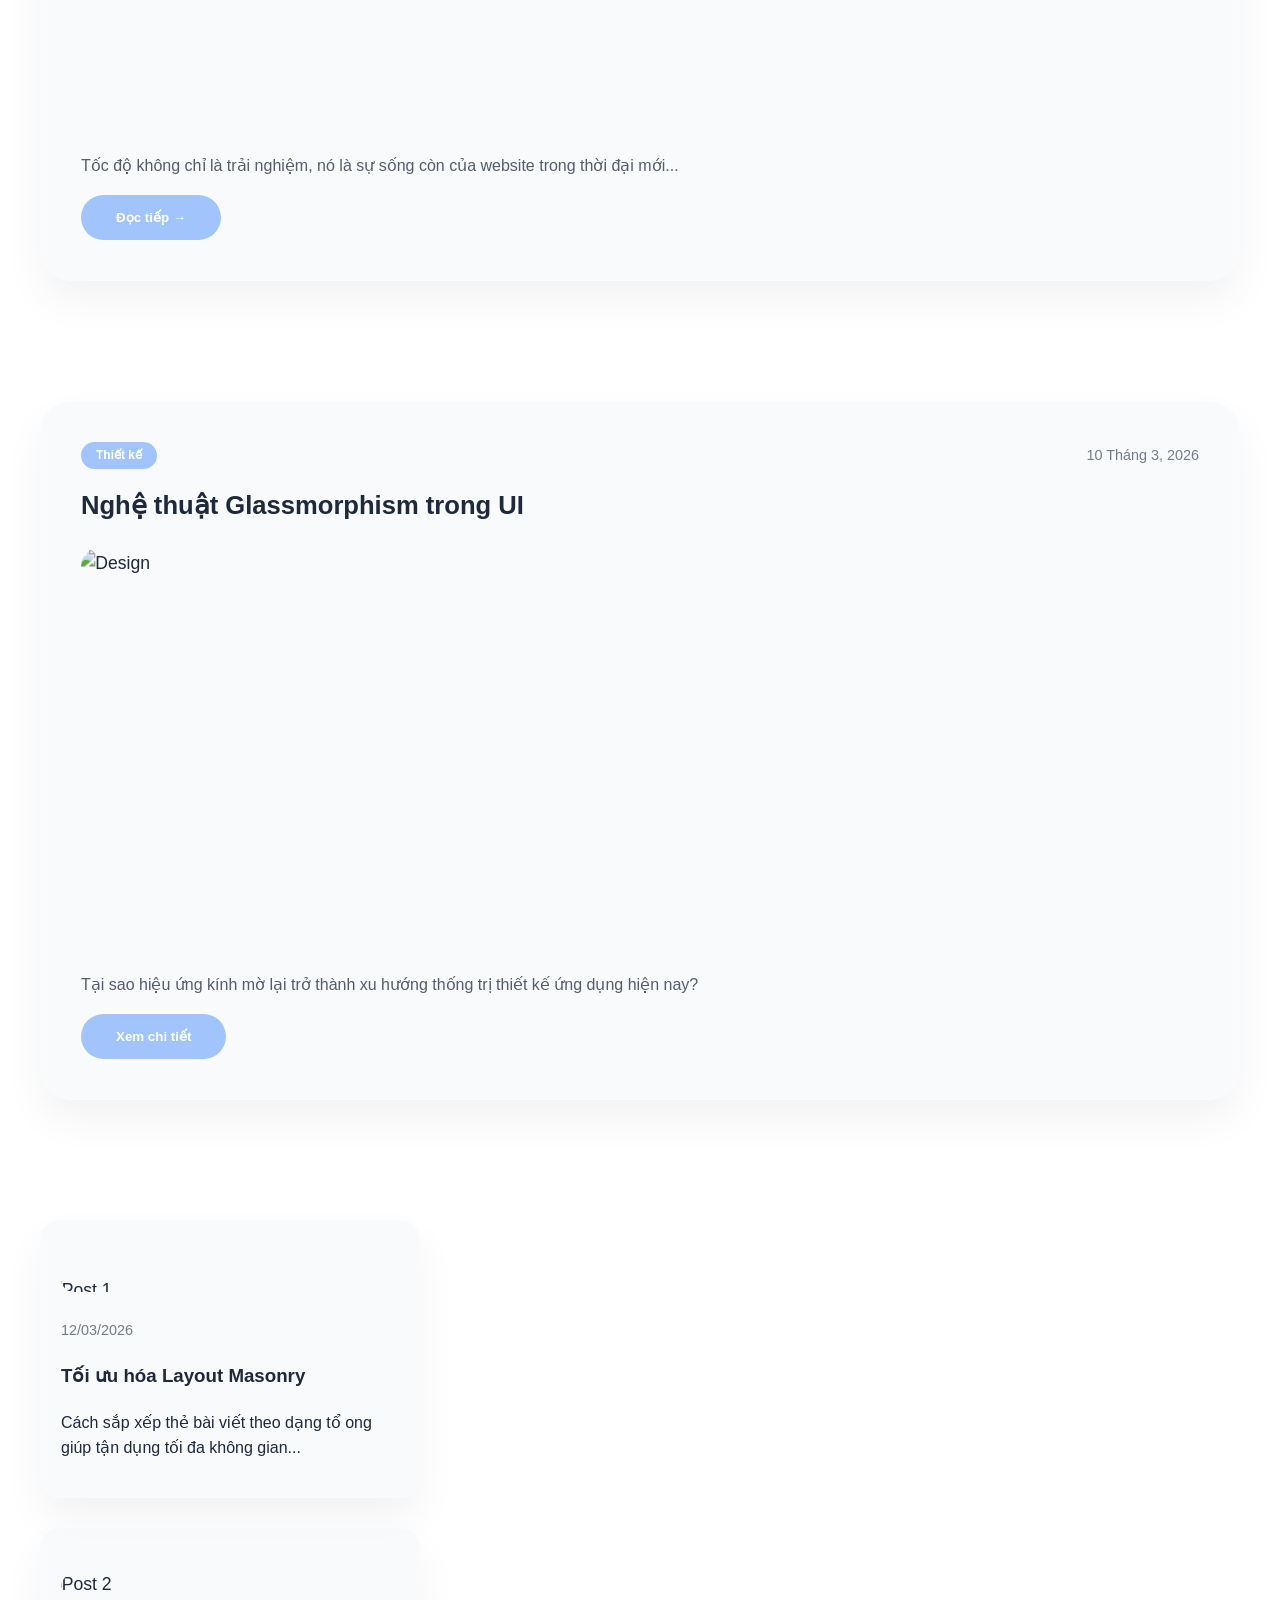
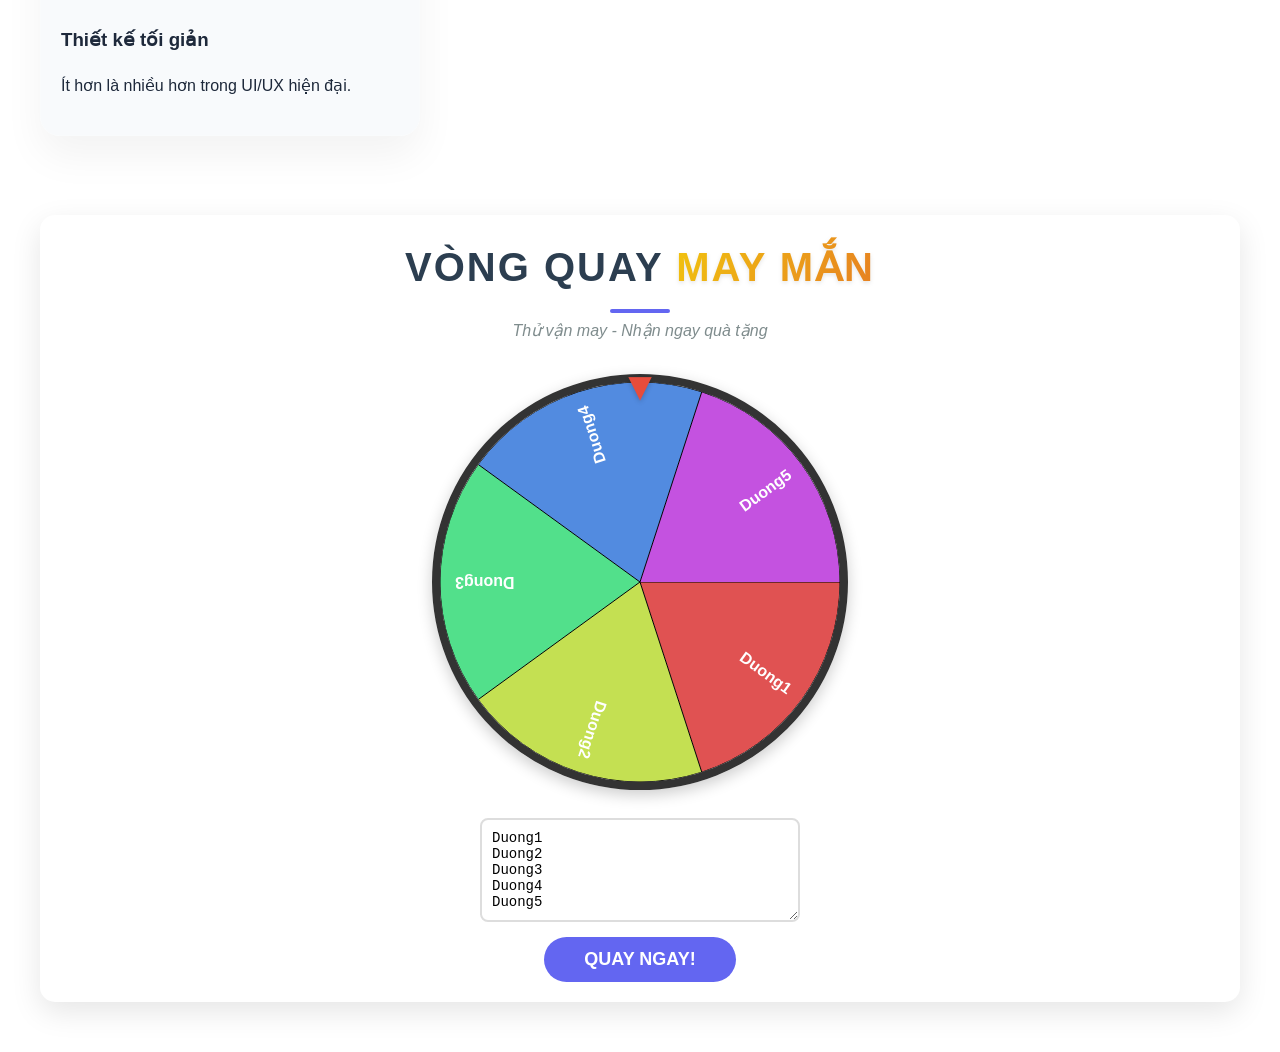
==== commit 9d25b001: "add future projects" ====
--- a/index.html
+++ b/index.html
@@ -5,6 +5,8 @@
     <meta charset="UTF-8">
     <meta name="viewport" content="width=device-width, initial-scale=1.0">
     <title>Duongg Tech Blog</title>
+    <link rel="icon" href="data:image/svg+xml,<svg xmlns=%22http://www.w3.org viewBox=%220 0 100 100%22><text y=%22.9em%22 font-size=%2290%22>🛸</text></svg>">
+
     <link rel="stylesheet" href="assets/top.css">
     <script src="https://cdn.jsdelivr.net"></script>
 </head>
@@ -42,7 +44,7 @@
                 <!-- Menu chính -->
                 <ul class="nav-links">
                     <li><a href="#home" class="nav-item">Trang chủ</a></li>
-                    <li><a href="#tech" class="nav-item">Công nghệ</a></li>
+                    <li><a href="#project" class="nav-item">project</a></li>
                     <li><a href="#random" class="nav-item">Random</a></li>
                 </ul>
 
@@ -59,8 +61,13 @@
         <div class="blog-header reveal">
             <h1>Khám phá <span id="typewriter" class="typing-text"></span><span class="cursor-blinker">|</span></h1>
             <p>Chia sẻ kiến thức về Web Performance & UI/UX Design</p>
+            <div id="project" class="projects-section">
+                <h2 class="section-title">My Projects</h2>
+                <div id="project-list" class="project-grid">
+                    <!-- Dữ liệu sẽ tự động đổ vào đây từ Javascript -->
+                </div>
+            </div>
         </div>
-
         <!-- Bài viết 1 -->
         <article class="section reveal" id="post1">
             <div class="glass-card blog-post">
@@ -165,22 +172,23 @@
             </div>
         </div>
         <!-- Modal thông báo kết quả -->
-<div id="resultModal" class="modal">
-    <div class="modal-content">
-        <div class="modal-header">🎊 CHÚC MỪNG 🎊</div>
-        <div id="winnerName" class="winner-name">---</div>
-        <p>Bạn đã trúng phần quà này!</p>
-        <button onclick="closeModal()" class="modal-btn">ĐÓNG</button>
-    </div>
-</div>
-
+        <div id="resultModal" class="modal">
+            <div class="modal-content">
+                <div class="modal-header">🎊 CHÚC MỪNG 🎊</div>
+                <div id="winnerName" class="winner-name">---</div>
+                <p>Bạn đã trúng phần quà này!</p>
+                <button onclick="closeModal()" class="modal-btn">ĐÓNG</button>
+            </div>
+        </div>
     </section>
     <!-- random -->
 
     <button id="btnTop" class="back-top" onclick="toTop()">↑</button>
 
     <script src="assets/top.js"></script>
-    <script type="module" src="load/load.js"></script>
+    <script src="assets/js/project.js"></script>
+    <script src="assets/js/random.js"></script>
+    <script type="module" src="model/load.js"></script>
 </body>
 
 </html>
--- a/assets/top.css
+++ b/assets/top.css
@@ -639,9 +639,9 @@
 .wheel-container {
     text-align: center;
     background: white;
-    padding: 30px;
+    padding: 20px;
     border-radius: 15px;
-    shadow: 0 10px 30px rgba(0,0,0,0.1);
+    box-shadow: 0 10px 30px rgba(0,0,0,0.1);
 }
 
 .wheel-wrapper {
@@ -751,11 +751,6 @@
 }
 /* Responsive cho Smartphone */
 @media (max-width: 480px) {
-    .wheel-container {
-        padding: 15px;
-        width: 95%; /* Gần khít màn hình */
-    }
-
     .wheel-title {
         font-size: 1.8rem; /* Giảm cỡ chữ tiêu đề */
     }
@@ -818,3 +813,108 @@
     from { transform: scale(0.5); opacity: 0; }
     to { transform: scale(1); opacity: 1; }
 }
+:root {
+    --primary-color: #6366f1;
+    --bg-dark: #0f172a;
+}
+
+.projects-section { padding: 40px 20px; text-align: center; }
+.section-title { font-size: 2rem; margin-bottom: 30px; color: #333; }
+
+.project-grid {
+    display: grid;
+    grid-template-columns: repeat(auto-fit, minmax(250px, 1fr));
+    gap: 25px;
+    max-width: 1000px;
+    margin: auto;
+}
+
+.project-card {
+    background: white;
+    border-radius: 15px;
+    overflow: hidden;
+    box-shadow: 0 10px 20px rgba(0,0,0,0.05);
+    transition: all 0.3s ease;
+    text-decoration: none;
+    color: inherit;
+    border: 1px solid #eee;
+}
+
+/* Hiệu ứng nhấc bổng card khi di chuột */
+.project-card:hover {
+    transform: translateY(-10px);
+    box-shadow: 0 20px 30px rgba(99, 102, 241, 0.2);
+    border-color: var(--primary-color);
+}
+
+.project-img {
+    width: 100%;
+    height: 150px;
+    background: #e2e8f0;
+    object-fit: cover;
+    transition: transform 0.5s ease;
+}
+
+.project-card:hover .project-img {
+    transform: scale(1.05);
+}
+
+.project-info { padding: 15px; text-align: left; }
+.project-info h3 { margin: 0 0 5px; font-size: 1.2rem; }
+.project-info p { font-size: 0.9rem; color: #666; margin-bottom: 10px; }
+
+.tag {
+    display: inline-block;
+    padding: 3px 10px;
+    background: #f0f0ff;
+    color: var(--primary-color);
+    font-size: 0.75rem;
+    border-radius: 20px;
+    font-weight: bold;
+}
+.section-title {
+    font-size: 3rem;
+    font-weight: 800;
+    text-align: center;
+    margin-bottom: 50px;
+    position: relative;
+    
+    /* Hiệu ứng chữ dải màu (Gradient) */
+    background: linear-gradient(to right, #6366f1, #a855f7, #ec4899);
+    -webkit-background-clip: text;
+    -webkit-text-fill-color: transparent;
+    
+    /* Hiệu ứng trượt nhẹ từ dưới lên khi load trang */
+    animation: slideUpFade 1s ease-out;
+     filter: drop-shadow(0 0 10px rgba(99, 102, 241, 0.3));
+}
+
+/* Đường gạch chân cách điệu */
+.section-title::after {
+    content: "";
+    position: absolute;
+    bottom: -10px;
+    left: 50%;
+    transform: translateX(-50%);
+    width: 60px;
+    height: 5px;
+    background: #6366f1;
+    border-radius: 10px;
+    transition: width 0.3s ease;
+}
+
+/* Hiệu ứng khi di chuột vào tiêu đề */
+.section-title:hover::after {
+    width: 150px;
+}
+
+@keyframes slideUpFade {
+    from {
+        opacity: 0;
+        transform: translateY(30px);
+    }
+    to {
+        opacity: 1;
+        transform: translateY(0);
+    }
+}
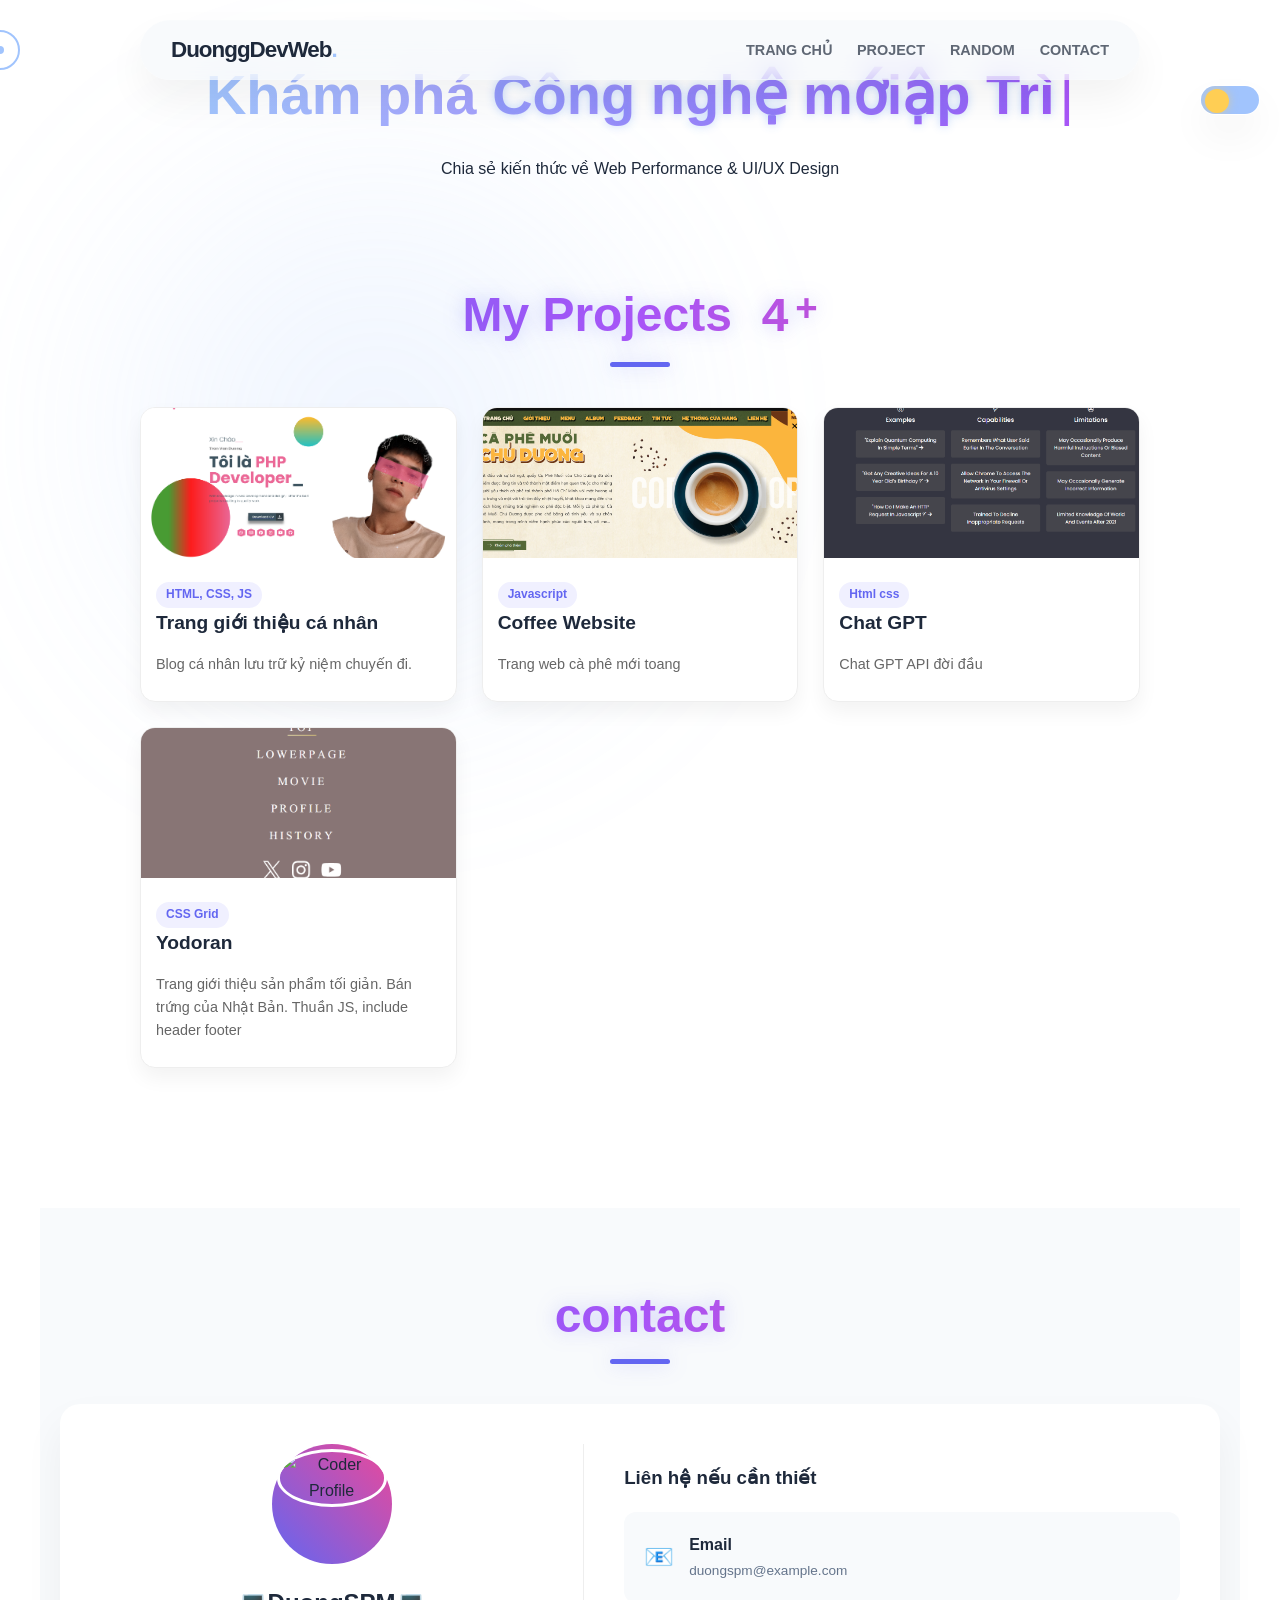
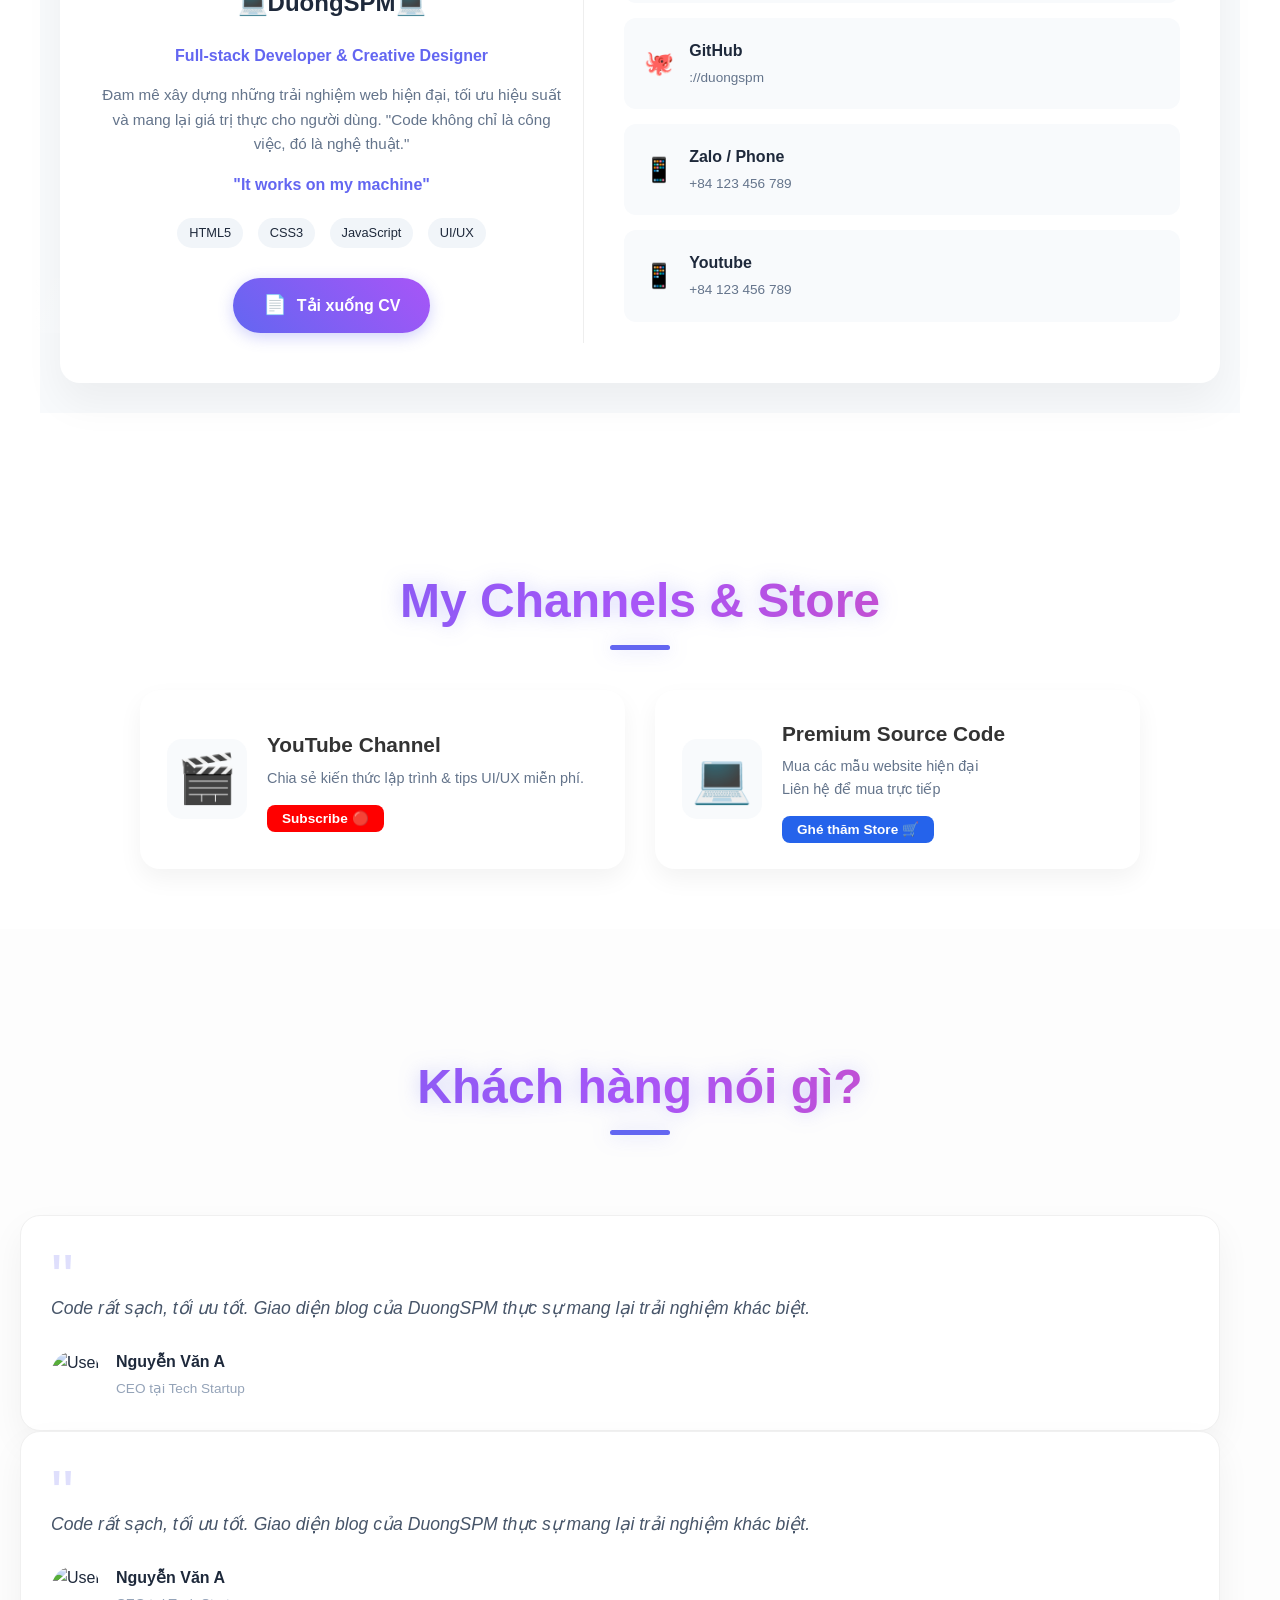
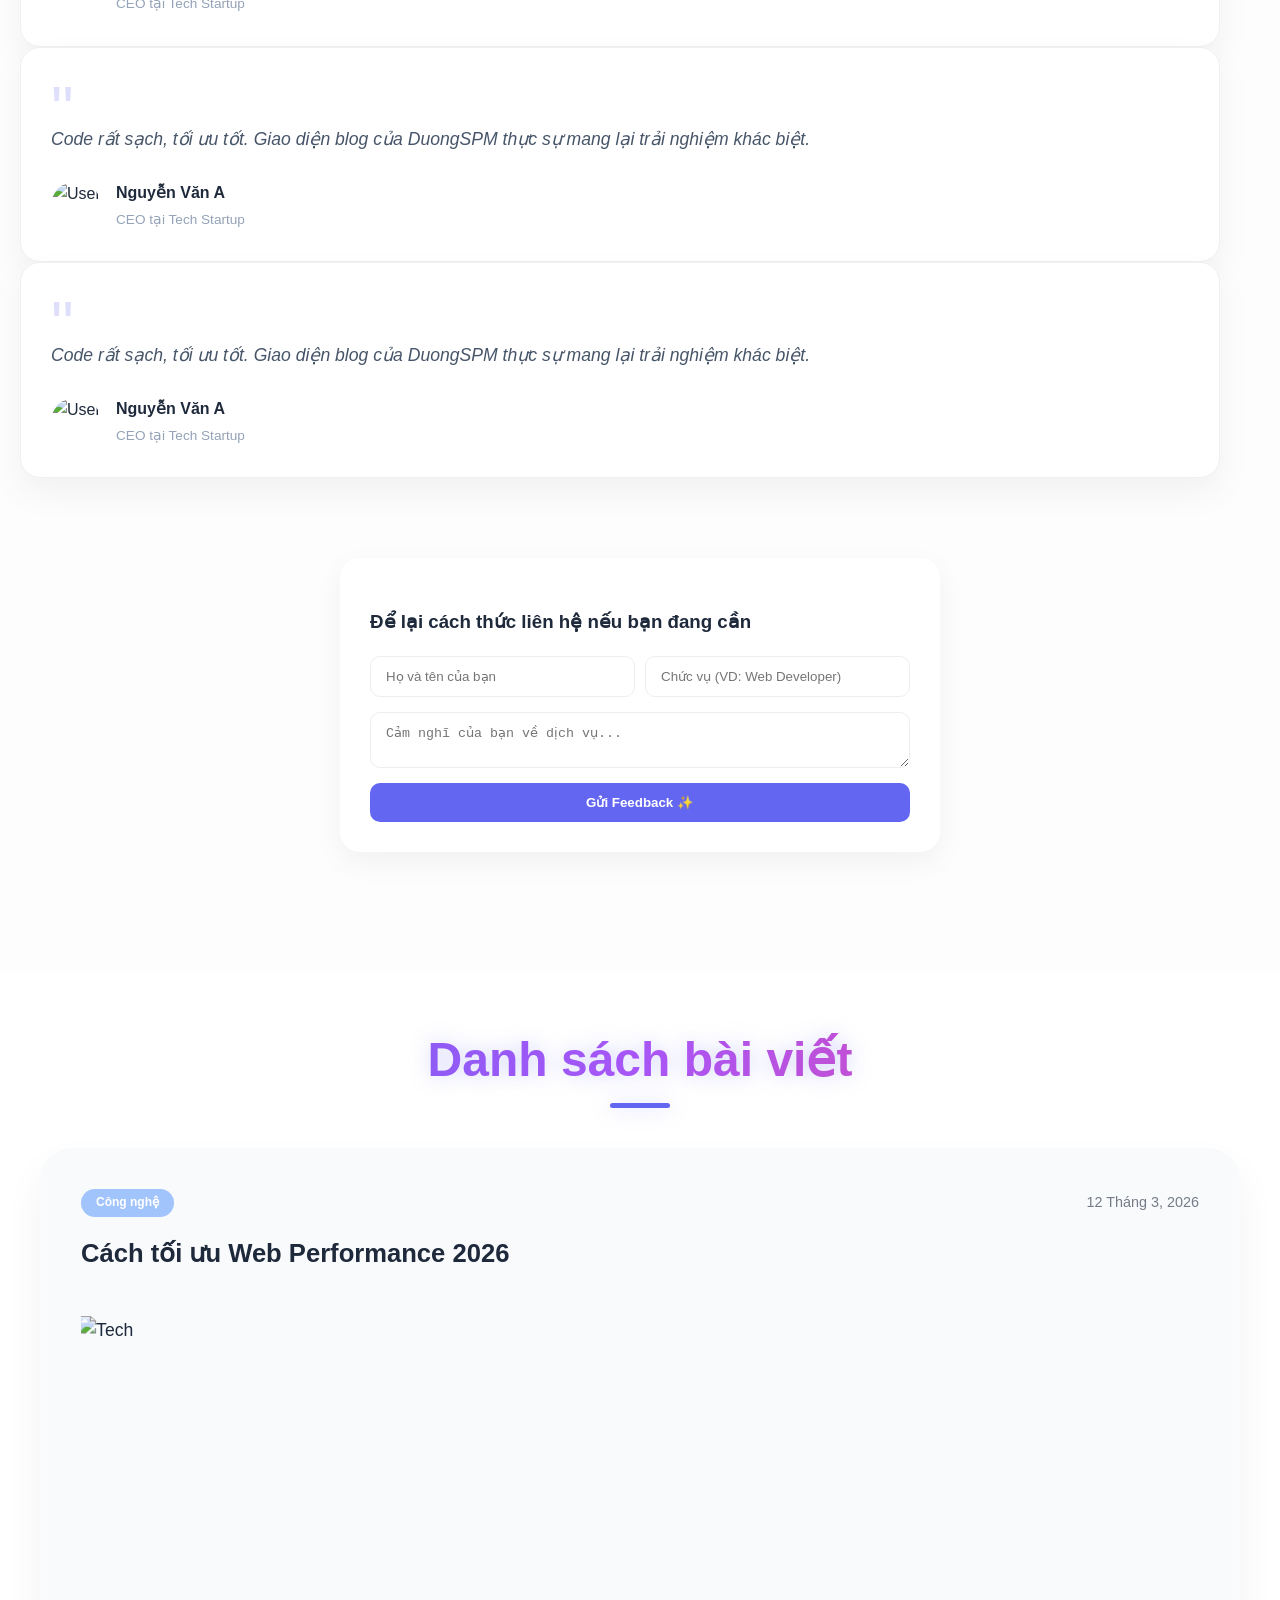
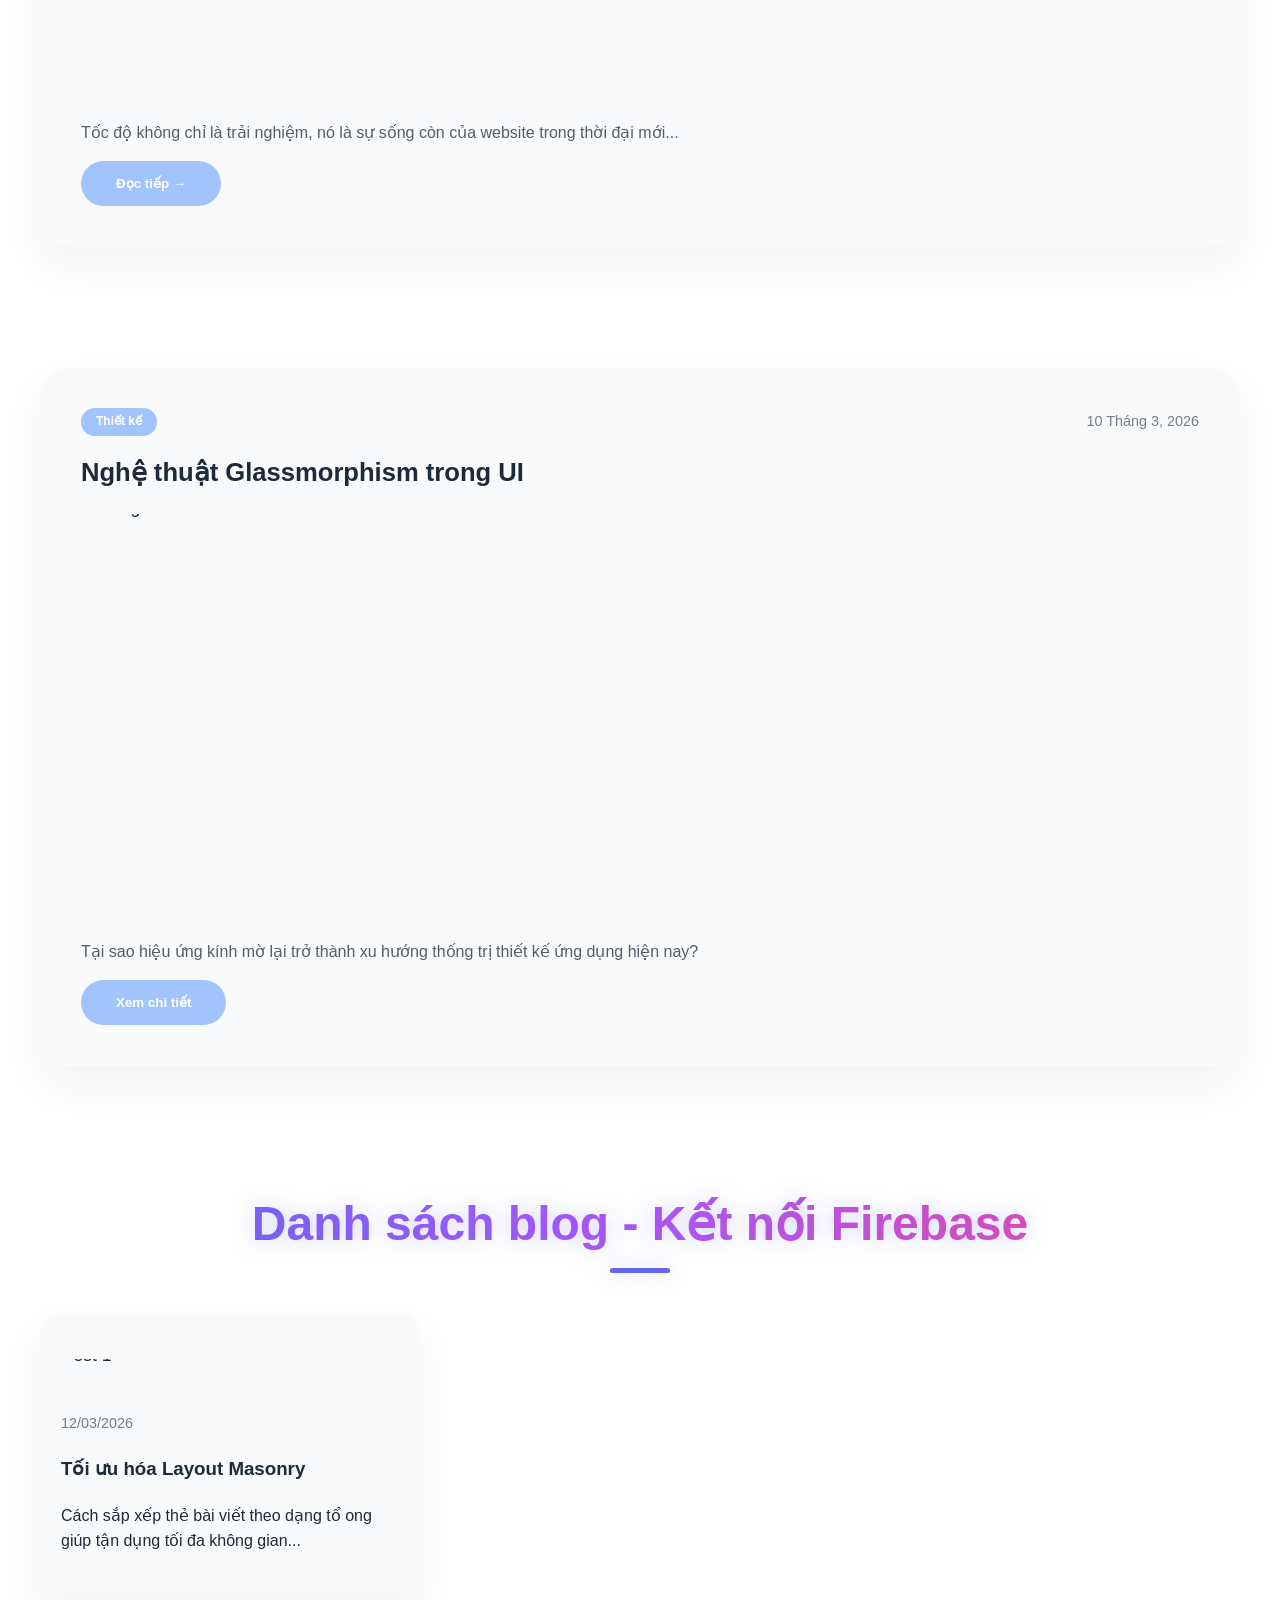
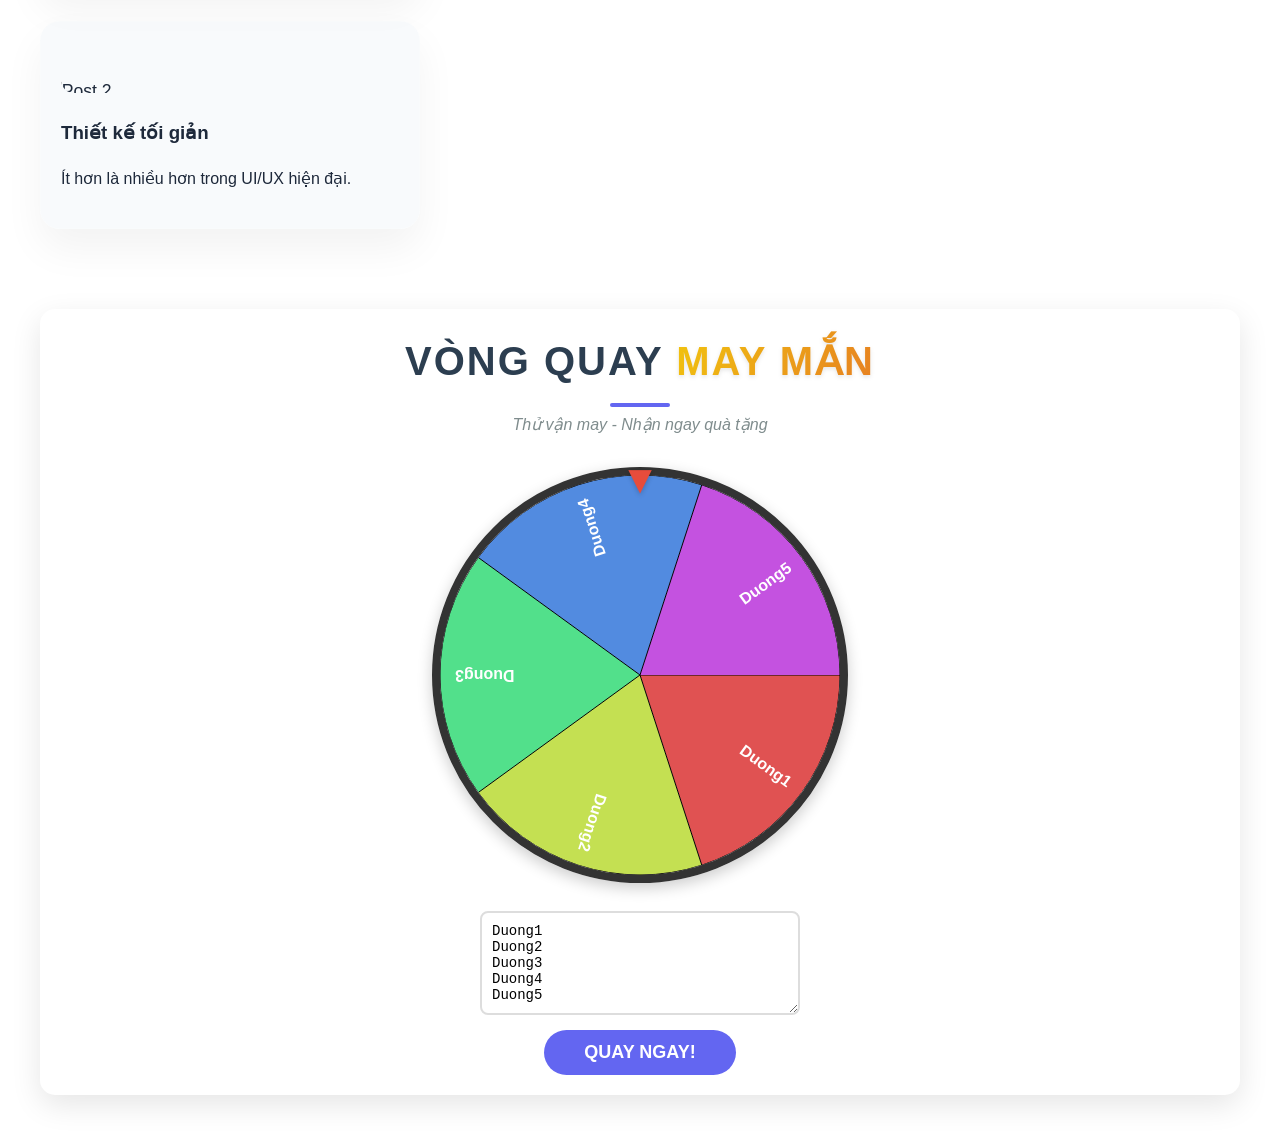
==== commit 763ee769: "# Changes to be committed: #    modified:   admin/admin-logic.js #    modified:   admin/index.html #" ====
--- a/index.html
+++ b/index.html
@@ -4,11 +4,13 @@
 <head>
     <meta charset="UTF-8">
     <meta name="viewport" content="width=device-width, initial-scale=1.0">
-    <title>Duongg Tech Blog</title>
-    <link rel="icon" href="data:image/svg+xml,<svg xmlns=%22http://www.w3.org viewBox=%220 0 100 100%22><text y=%22.9em%22 font-size=%2290%22>🛸</text></svg>">
-
+    <title>Duongg DevWeb</title>
+    <link rel="icon" type="image/png" href="assets/imgs/favicon.svg" />
     <link rel="stylesheet" href="assets/top.css">
-    <script src="https://cdn.jsdelivr.net"></script>
+    <link rel="stylesheet" href="https://cdn.jsdelivr.net/npm/swiper@12/swiper-bundle.min.css"/>
+    <script src="https://cdn.jsdelivr.net/npm/swiper@12/swiper-bundle.min.js"></script>
+    <script src="https://cdn.jsdelivr.net/npm/@hiseb/confetti@2.1.0/dist/confetti.min.js"></script>
+
 </head>
 
 <body>
@@ -39,13 +41,14 @@
     <div class="container">
         <header class="main-header">
             <nav class="nav-container glass-card">
-                <div class="logo">DuonggBlog<span>.</span></div>
+                <div class="logo">DuonggDevWeb<span>.</span></div>
 
                 <!-- Menu chính -->
                 <ul class="nav-links">
                     <li><a href="#home" class="nav-item">Trang chủ</a></li>
                     <li><a href="#project" class="nav-item">project</a></li>
                     <li><a href="#random" class="nav-item">Random</a></li>
+                    <li><a href="#contact" class="nav-item">Contact</a></li>
                 </ul>
 
                 <!-- Nút Hamburger -->
@@ -57,17 +60,190 @@
             </nav>
 
         </header>
-
-        <div class="blog-header reveal">
+    </div>
+    <div class="main">
+        <div class="blog-header reveal" id="project">
             <h1>Khám phá <span id="typewriter" class="typing-text"></span><span class="cursor-blinker">|</span></h1>
             <p>Chia sẻ kiến thức về Web Performance & UI/UX Design</p>
-            <div id="project" class="projects-section">
-                <h2 class="section-title">My Projects</h2>
-                <div id="project-list" class="project-grid">
-                    <!-- Dữ liệu sẽ tự động đổ vào đây từ Javascript -->
-                </div>
-            </div>
-        </div>
+            <div class="projects-section">
+                <h2 class="section-title">
+                    My Projects
+                    <span id="project-count" class="counter">0</span><span class="plus">+</span>
+                </h2>
+                <div id="project-list" class="project-grid"></div>
+            </div>
+        </div>
+    </div>
+    <!-- contact -->
+    <div class="container">
+        <section class="contact-section" id="contact">
+            <h2 class="section-title">contact</h2>
+            <div class="contact-container">
+                <!-- Bên trái: Giới thiệu Coder -->
+                <div class="about-card">
+                    <div class="profile-img-wrapper">
+                        <img src="https://i.pravatar.cc" alt="Coder Profile" class="profile-img">
+                    </div>
+                    <h2>💻DuongSPM💻</h2>
+                    <p class="role">Full-stack Developer & Creative Designer</p>
+                    <p class="bio">Đam mê xây dựng những trải nghiệm web hiện đại, tối ưu hiệu suất và mang lại giá trị
+                        thực cho người dùng. "Code không chỉ là công việc, đó là nghệ thuật."</p>
+                    <p class="role">"It works on my machine"</p>
+
+                    <div class="skills">
+                        <span class="skill-tag">HTML5</span>
+                        <span class="skill-tag">CSS3</span>
+                        <span class="skill-tag">JavaScript</span>
+                        <span class="skill-tag">UI/UX</span>
+                    </div>
+                    <div class="cv-wrapper">
+                        <a href="duongspm-cv.pdf" id="download-cv-btn" download class="btn-download-cv">
+                            <span class="icon">📄</span> Tải xuống CV
+                        </a>
+                    </div>
+
+                </div>
+
+                <!-- Bên phải: Thông tin liên hệ -->
+                <div class="contact-info">
+                    <h3>Liên hệ nếu cần thiết</h3>
+                    <div class="contact-links">
+                        <a href="mailto:email@example.com" class="contact-item">
+                            <span class="icon">📧</span>
+                            <div class="text">
+                                <strong>Email</strong>
+                                <span>duongspm@example.com</span>
+                            </div>
+                        </a>
+                        <a href="https://github.com/duongspm" target="_blank" class="contact-item">
+                            <span class="icon">🐙</span>
+                            <div class="text">
+                                <strong>GitHub</strong>
+                                <span>://duongspm</span>
+                            </div>
+                        </a>
+                        <a href="#" class="contact-item">
+                            <span class="icon">📱</span>
+                            <div class="text">
+                                <strong>Zalo / Phone</strong>
+                                <span>+84 123 456 789</span>
+                            </div>
+                        </a>
+                        <a href="#" class="contact-item">
+                            <span class="icon">📱</span>
+                            <div class="text">
+                                <strong>Youtube</strong>
+                                <span>+84 123 456 789</span>
+                            </div>
+                        </a>
+                    </div>
+                </div>
+            </div>
+        </section>
+    </div>
+    <!-- contact -->
+    <section class="social-channels">
+        <h2 class="section-title">My Channels & Store</h2>
+        <div class="channel-grid">
+            <!-- Thẻ YouTube -->
+            <a href="https://youtube.com" target="_blank" class="channel-card yt-card">
+                <div class="channel-icon">🎬</div>
+                <div class="channel-info">
+                    <h3>YouTube Channel</h3>
+                    <p>Chia sẻ kiến thức lập trình & tips UI/UX miễn phí.</p>
+                    <span class="btn-sub">Subscribe 🔴</span>
+                </div>
+            </a>
+
+            <!-- Thẻ Bán Code -->
+            <a href="https://yourstore.com" target="_blank" class="channel-card shop-card">
+                <div class="channel-icon">💻</div>
+                <div class="channel-info">
+                    <h3>Premium Source Code</h3>
+                    <p>Mua các mẫu website hiện đại <br> Liên hệ để mua trực tiếp</p>
+                    <span class="btn-buy">Ghé thăm Store 🛒</span>
+                </div>
+            </a>
+        </div>
+    </section>
+    <section class="feedback-section">
+        <h2 class="section-title">Khách hàng nói gì?</h2>
+        
+        <div class="swiper feedback-slider">
+            <div class="swiper-wrapper">
+                <!-- Slide 1 -->
+                <div class="swiper-slide">
+                    <div class="feedback-card">
+                        <div class="quote-icon">"</div>
+                        <p class="comment">Code rất sạch, tối ưu tốt. Giao diện blog của DuongSPM thực sự mang lại trải nghiệm khác biệt.</p>
+                        <div class="user-info">
+                            <img src="https://i.pravatar.cc" alt="User">
+                            <div>
+                                <h4>Nguyễn Văn A</h4>
+                                <span>CEO tại Tech Startup</span>
+                            </div>
+                        </div>
+                    </div>
+                </div>
+                <!-- Thêm Slide 2, 3 tương tự... -->
+                 <div class="swiper-slide">
+                    <div class="feedback-card">
+                        <div class="quote-icon">"</div>
+                        <p class="comment">Code rất sạch, tối ưu tốt. Giao diện blog của DuongSPM thực sự mang lại trải nghiệm khác biệt.</p>
+                        <div class="user-info">
+                            <img src="https://i.pravatar.cc" alt="User">
+                            <div>
+                                <h4>Nguyễn Văn A</h4>
+                                <span>CEO tại Tech Startup</span>
+                            </div>
+                        </div>
+                    </div>
+                </div>
+                <div class="swiper-slide">
+                    <div class="feedback-card">
+                        <div class="quote-icon">"</div>
+                        <p class="comment">Code rất sạch, tối ưu tốt. Giao diện blog của DuongSPM thực sự mang lại trải nghiệm khác biệt.</p>
+                        <div class="user-info">
+                            <img src="https://i.pravatar.cc" alt="User">
+                            <div>
+                                <h4>Nguyễn Văn A</h4>
+                                <span>CEO tại Tech Startup</span>
+                            </div>
+                        </div>
+                    </div>
+                </div>
+                <div class="swiper-slide">
+                    <div class="feedback-card">
+                        <div class="quote-icon">"</div>
+                        <p class="comment">Code rất sạch, tối ưu tốt. Giao diện blog của DuongSPM thực sự mang lại trải nghiệm khác biệt.</p>
+                        <div class="user-info">
+                            <img src="https://i.pravatar.cc" alt="User">
+                            <div>
+                                <h4>Nguyễn Văn A</h4>
+                                <span>CEO tại Tech Startup</span>
+                            </div>
+                        </div>
+                    </div>
+                </div>
+            </div>
+            <!-- Phân trang & Nút điều hướng -->
+            <div class="swiper-pagination"></div>
+        </div>
+        <div class="feedback-form-container">
+    <h3>Để lại cách thức liên hệ nếu bạn đang cần</h3>
+    <form id="feedbackForm" class="modern-form">
+        <div class="form-group">
+            <input type="text" id="fbName" placeholder="Họ và tên của bạn" required>
+            <input type="text" id="fbRole" placeholder="Chức vụ (VD: Web Developer)" required>
+        </div>
+        <textarea id="fbContent" placeholder="Cảm nghĩ của bạn về dịch vụ..." required></textarea>
+        <button type="submit" class="btn-submit-fb">Gửi Feedback ✨</button>
+    </form>
+</div>
+
+    </section>
+    <section class="container firebase">
+        <h2 class="section-title">Danh sách bài viết</h2>
         <!-- Bài viết 1 -->
         <article class="section reveal" id="post1">
             <div class="glass-card blog-post">
@@ -81,7 +257,8 @@
                 <div class="img-wrap">
                     <picture>
                         <source srcset="https://picsum.photos/200/300?random=2" media="(min-width: 1024px)">
-                        <img src="https://picsum.photos/200/300?random=2" alt="Tech" class="parallax-img" fetchpriority="high">
+                        <img src="https://picsum.photos/200/300?random=2" alt="Tech" class="parallax-img"
+                            fetchpriority="high">
                     </picture>
                 </div>
 
@@ -107,7 +284,8 @@
                 <div class="img-wrap">
                     <picture>
                         <source srcset="https://picsum.photos/200/300?random=2" media="(min-width: 1024px)">
-                        <img src="https://picsum.photos/200/300?random=2" alt="Design" class="parallax-img" loading="lazy">
+                        <img src="https://picsum.photos/200/300?random=2" alt="Design" class="parallax-img"
+                            loading="lazy">
                     </picture>
                 </div>
 
@@ -119,6 +297,7 @@
                 </button>
             </div>
         </article>
+        <h2 class="section-title">Danh sách blog - Kết nối Firebase</h2>
 
         <div class="blog-masonry" id="blog-masonry">
             <!-- Bài 1: Ảnh dọc (cao) -->
@@ -150,8 +329,7 @@
 
             <!-- Thêm các bài viết khác với kích thước ảnh khác nhau... -->
         </div>
-
-    </div>
+    </section>
     <!-- random -->
     <section class="container">
         <div class="random-wrap" id="random">
@@ -166,7 +344,8 @@
                 </div>
 
                 <div class="wheel-controls">
-                    <textarea id="wheelInput" class="wheel-input" rows="5" placeholder="Nhập tên, mỗi dòng một mục">Duong1&#10;Duong2&#10;Duong3&#10;Duong4&#10;Duong5</textarea>
+                    <textarea id="wheelInput" class="wheel-input" rows="5"
+                        placeholder="Nhập tên, mỗi dòng một mục">Duong1&#10;Duong2&#10;Duong3&#10;Duong4&#10;Duong5</textarea>
                     <button id="wheelBtn" class="wheel-button">QUAY NGAY!</button>
                 </div>
             </div>
--- a/assets/top.css
+++ b/assets/top.css
@@ -886,7 +886,7 @@
     
     /* Hiệu ứng trượt nhẹ từ dưới lên khi load trang */
     animation: slideUpFade 1s ease-out;
-     filter: drop-shadow(0 0 10px rgba(99, 102, 241, 0.3));
+    filter: drop-shadow(0 0 10px rgba(99, 102, 241, 0.3));
 }
 
 /* Đường gạch chân cách điệu */
@@ -918,3 +918,245 @@
         transform: translateY(0);
     }
 }
+.counter {
+    font-family: 'Courier New', Courier, monospace; /* Kiểu chữ số hiện đại */
+    color: #ec4899; /* Màu hồng tím nổi bật */
+    margin-left: 10px;
+    display: inline-block;
+    min-width: 40px;
+}
+
+.plus {
+    color: #ec4899;
+    font-size: 0.8em;
+    vertical-align: top;
+}
+
+/* Hiệu ứng rung nhẹ khi con số nhảy xong */
+@keyframes bounceCount {
+    0%, 100% { transform: scale(1); }
+    50% { transform: scale(1.2); }
+}
+
+.bounce {
+    animation: bounceCount 0.4s ease-out;
+}
+/* contact */
+.contact-section { padding: 30px 20px; background: #f8fafc; }
+.contact-container {
+    max-width: 100%; margin: auto;
+    display: flex; flex-wrap: wrap;
+    gap: 40px; background: white;
+    padding: 40px; border-radius: 20px;
+    box-shadow: 0 20px 40px rgba(0,0,0,0.05);
+}
+
+/* About Card */
+.about-card { flex: 1; min-width: 300px; text-align: center; border-right: 1px solid #eee; padding-right: 20px; }
+.profile-img-wrapper {
+    width: 120px; height: 120px; margin: 0 auto 20px;
+    border-radius: 50%; padding: 5px;
+    background: linear-gradient(45deg, #6366f1, #ec4899);
+}
+.profile-img { width: 100%; height: 100%; border-radius: 50%; object-fit: cover; border: 3px solid white; }
+.role { color: #6366f1; font-weight: bold; margin-bottom: 15px; }
+.bio { color: #64748b; line-height: 1.6; font-size: 0.95rem; }
+
+/* Skill Tags */
+.skill-tag {
+    display: inline-block; padding: 5px 12px; background: #f1f5f9;
+    border-radius: 15px; font-size: 0.8rem; margin: 5px; transition: 0.3s;
+}
+.skill-tag:hover { background: #6366f1; color: white; transform: translateY(-3px); }
+
+/* Contact Items */
+.contact-info { flex: 1.2; min-width: 300px; }
+.contact-item {
+    display: flex; align-items: center; padding: 20px;
+    margin-bottom: 15px; border-radius: 12px;
+    text-decoration: none; color: #334155;
+    background: #f8fafc; transition: all 0.3s ease;
+}
+.contact-item:hover {
+    background: white; transform: scale(1.05);
+    box-shadow: 0 10px 20px rgba(0,0,0,0.05);
+}
+.contact-item .icon { font-size: 1.5rem; margin-right: 15px; }
+.contact-item strong { display: block; font-size: 1rem; color: #1e293b; }
+.contact-item span { font-size: 0.85rem; color: #64748b; }
+
+/* Responsive */
+@media (max-width: 768px) {
+    .about-card { border-right: none; padding-right: 0; padding-bottom: 30px; border-bottom: 1px solid #eee; }
+}
+
+
+/* contact */
+.cv-wrapper {
+    margin-top: 25px;
+    padding-bottom: 10px;
+}
+
+.btn-download-cv {
+    display: inline-flex;
+    align-items: center;
+    gap: 10px;
+    padding: 12px 30px;
+    background: linear-gradient(45deg, #6366f1, #a855f7); /* Màu tím xanh hiện đại */
+    color: white;
+    text-decoration: none;
+    font-weight: 600;
+    border-radius: 50px;
+    position: relative;
+    transition: all 0.4s ease;
+    /* Đổ bóng mặc định nhẹ */
+    box-shadow: 0 4px 15px rgba(99, 102, 241, 0.3);
+}
+
+/* Hiệu ứng Phát sáng (Glow) khi di chuột */
+.btn-download-cv:hover {
+    transform: translateY(-3px);
+    box-shadow: 0 0 20px rgba(99, 102, 241, 0.6), 
+                0 0 40px rgba(168, 85, 247, 0.4);
+    letter-spacing: 1px;
+}
+
+/* Hiệu ứng tia sáng chạy ngang qua nút */
+.btn-download-cv::before {
+    content: '';
+    position: absolute;
+    top: 0; left: -100%;
+    width: 100%; height: 100%;
+    background: linear-gradient(120deg, transparent, rgba(255,255,255,0.3), transparent);
+    transition: 0.5s;
+}
+
+.btn-download-cv:hover::before {
+    left: 100%;
+}
+
+.btn-download-cv .icon {
+    font-size: 1.2rem;
+}
+.btn-download-cv:active {
+    transform: scale(0.95); /* Cảm giác bấm nút thật hơn */
+    opacity: 0.8;
+}
+.social-channels { padding: 60px 0; text-align: center; }
+.channel-grid {
+    display: grid;
+    grid-template-columns: repeat(auto-fit, minmax(300px, 1fr));
+    gap: 30px; max-width: 1000px; margin: auto;
+}
+
+.channel-card {
+    display: flex; align-items: center; padding: 25px;
+    background: white; border-radius: 20px;
+    text-decoration: none; color: #333;
+    box-shadow: 0 10px 25px rgba(0,0,0,0.05);
+    transition: all 0.4s cubic-bezier(0.175, 0.885, 0.32, 1.275);
+    border: 2px solid transparent;
+}
+
+/* Hiệu ứng Hover cho YouTube */
+.yt-card:hover {
+    border-color: #ff0000;
+    transform: translateY(-10px) scale(1.02);
+    box-shadow: 0 15px 30px rgba(255, 0, 0, 0.15);
+}
+
+/* Hiệu ứng Hover cho Store */
+.shop-card:hover {
+    border-color: #2563eb;
+    transform: translateY(-10px) scale(1.02);
+    box-shadow: 0 15px 30px rgba(37, 99, 235, 0.15);
+}
+
+.channel-icon {
+    font-size: 3rem; margin-right: 20px;
+    background: #f8fafc; width: 80px; height: 80px;
+    display: flex; align-items: center; justify-content: center;
+    border-radius: 15px;
+}
+
+.channel-info { text-align: left; }
+.channel-info h3 { margin: 0 0 5px; font-size: 1.3rem; }
+.channel-info p { margin: 0 0 15px; color: #64748b; font-size: 0.9rem; }
+
+/* Nút bấm giả lập bên trong Card */
+.btn-sub, .btn-buy {
+    padding: 6px 15px; border-radius: 8px;
+    font-size: 0.85rem; font-weight: bold; color: white;
+}
+.btn-sub { background: #ff0000; }
+.btn-buy { background: #2563eb; }
+.feedback-section { padding: 80px 20px; background: #fdfdfd; }
+
+.feedback-slider { padding: 40px 0 !important; max-width: 1200px; }
+
+.feedback-card {
+    background: white;
+    padding: 30px;
+    border-radius: 20px;
+    box-shadow: 0 15px 35px rgba(0,0,0,0.05);
+    border: 1px solid #f0f0f0;
+    transition: transform 0.3s ease;
+    height: 100%;
+}
+
+.quote-icon {
+    font-size: 4rem;
+    color: #6366f1;
+    opacity: 0.2;
+    height: 30px;
+    line-height: 1;
+}
+
+.comment {
+    font-style: italic;
+    color: #475569;
+    line-height: 1.7;
+    margin-bottom: 25px;
+    font-size: 1.1rem;
+}
+
+.user-info { display: flex; align-items: center; gap: 15px; }
+
+.user-info img {
+    width: 50px;
+    height: 50px;
+    border-radius: 50%;
+    object-fit: cover;
+}
+
+.user-info h4 { margin: 0; color: #1e293b; }
+.user-info span { font-size: 0.85rem; color: #94a3b8; }
+
+/* Tùy chỉnh màu chấm phân trang Swiper */
+.swiper-pagination-bullet-active { background: #6366f1 !important; }
+.feedback-form-container {
+    max-width: 600px; margin: 40px auto;
+    padding: 30px; background: white;
+    border-radius: 20px; box-shadow: 0 10px 30px rgba(0,0,0,0.05);
+}
+
+.modern-form { display: flex; flex-direction: column; gap: 15px; }
+
+.form-group { display: flex; gap: 10px; }
+.form-group input, .modern-form textarea {
+    width: 100%; padding: 12px 15px;
+    border: 1.5px solid #eee; border-radius: 10px;
+    outline: none; transition: 0.3s;
+}
+
+.form-group input:focus, .modern-form textarea:focus {
+    border-color: #6366f1; box-shadow: 0 0 10px rgba(99, 102, 241, 0.1);
+}
+
+.btn-submit-fb {
+    background: #6366f1; color: white; border: none;
+    padding: 12px; border-radius: 10px; font-weight: 600;
+    cursor: pointer; transition: 0.3s;
+}
+
+.btn-submit-fb:hover { background: #4f46e5; transform: translateY(-2px); }
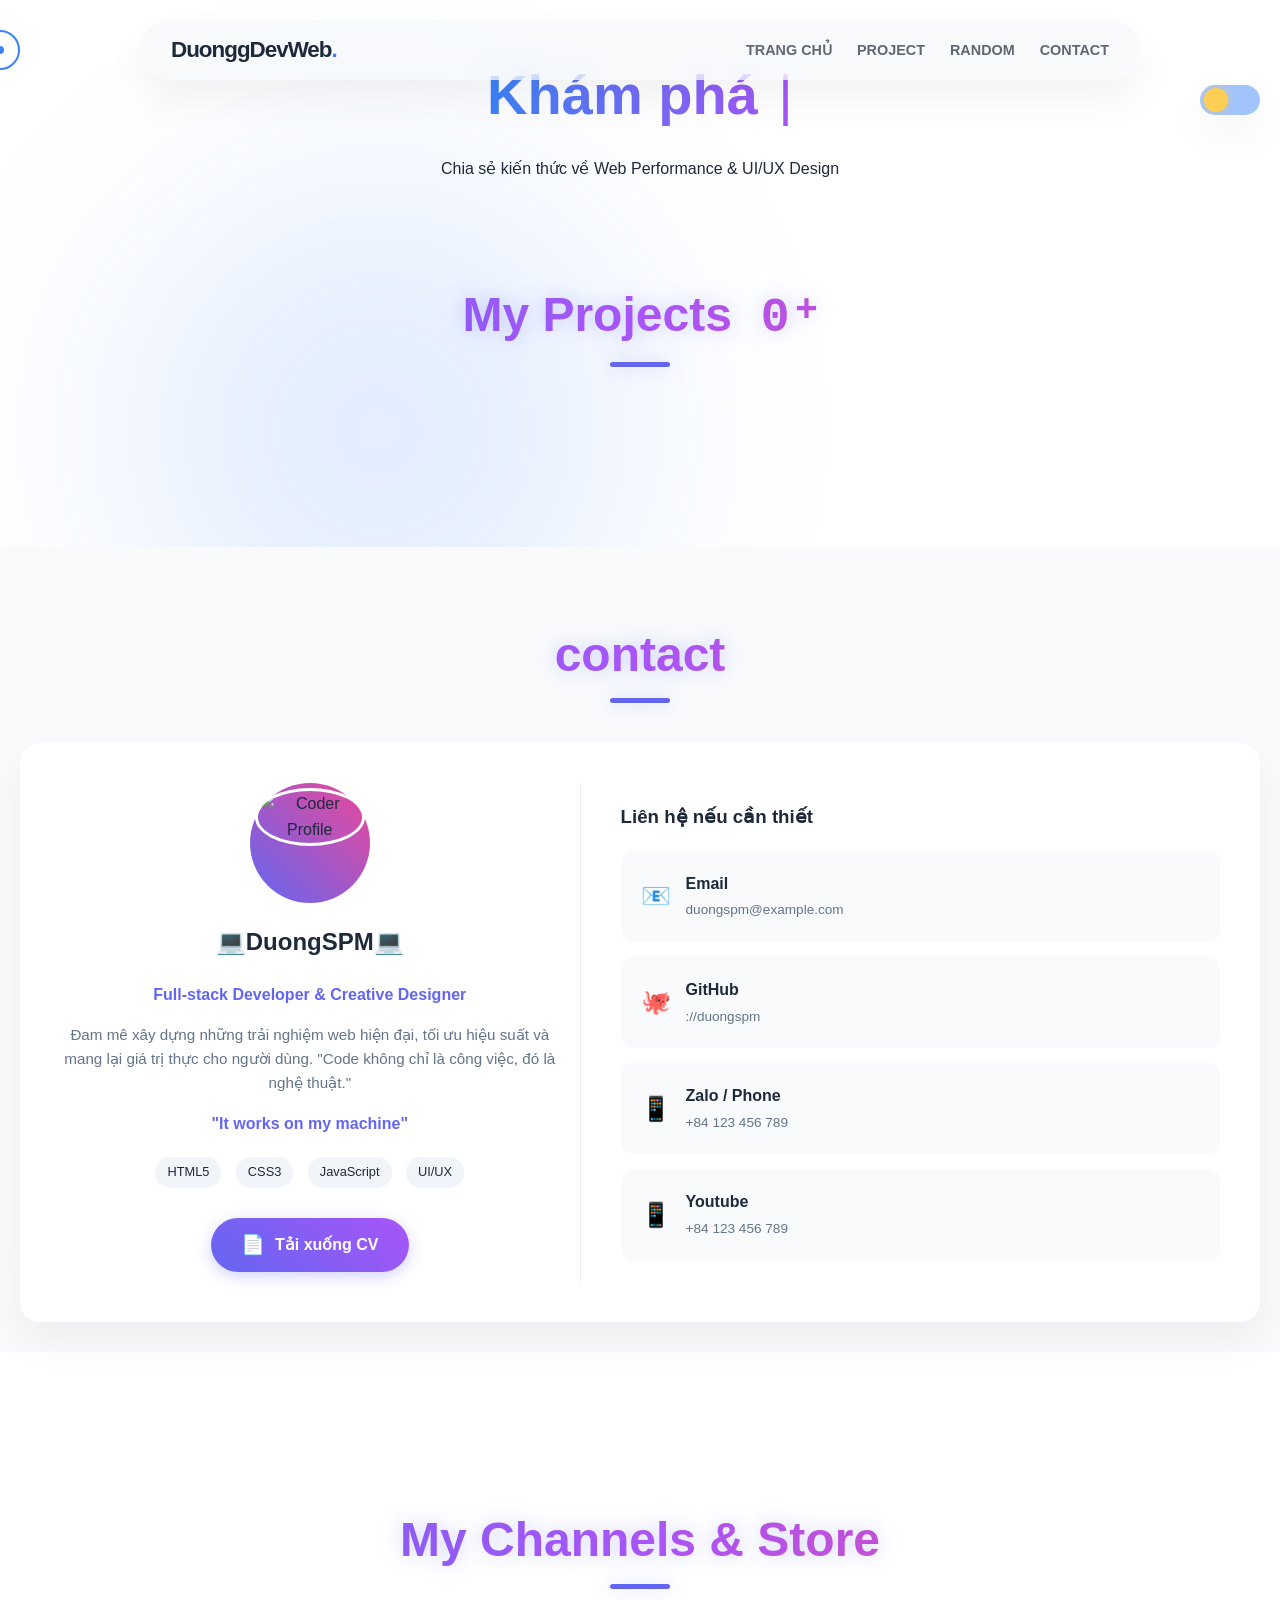
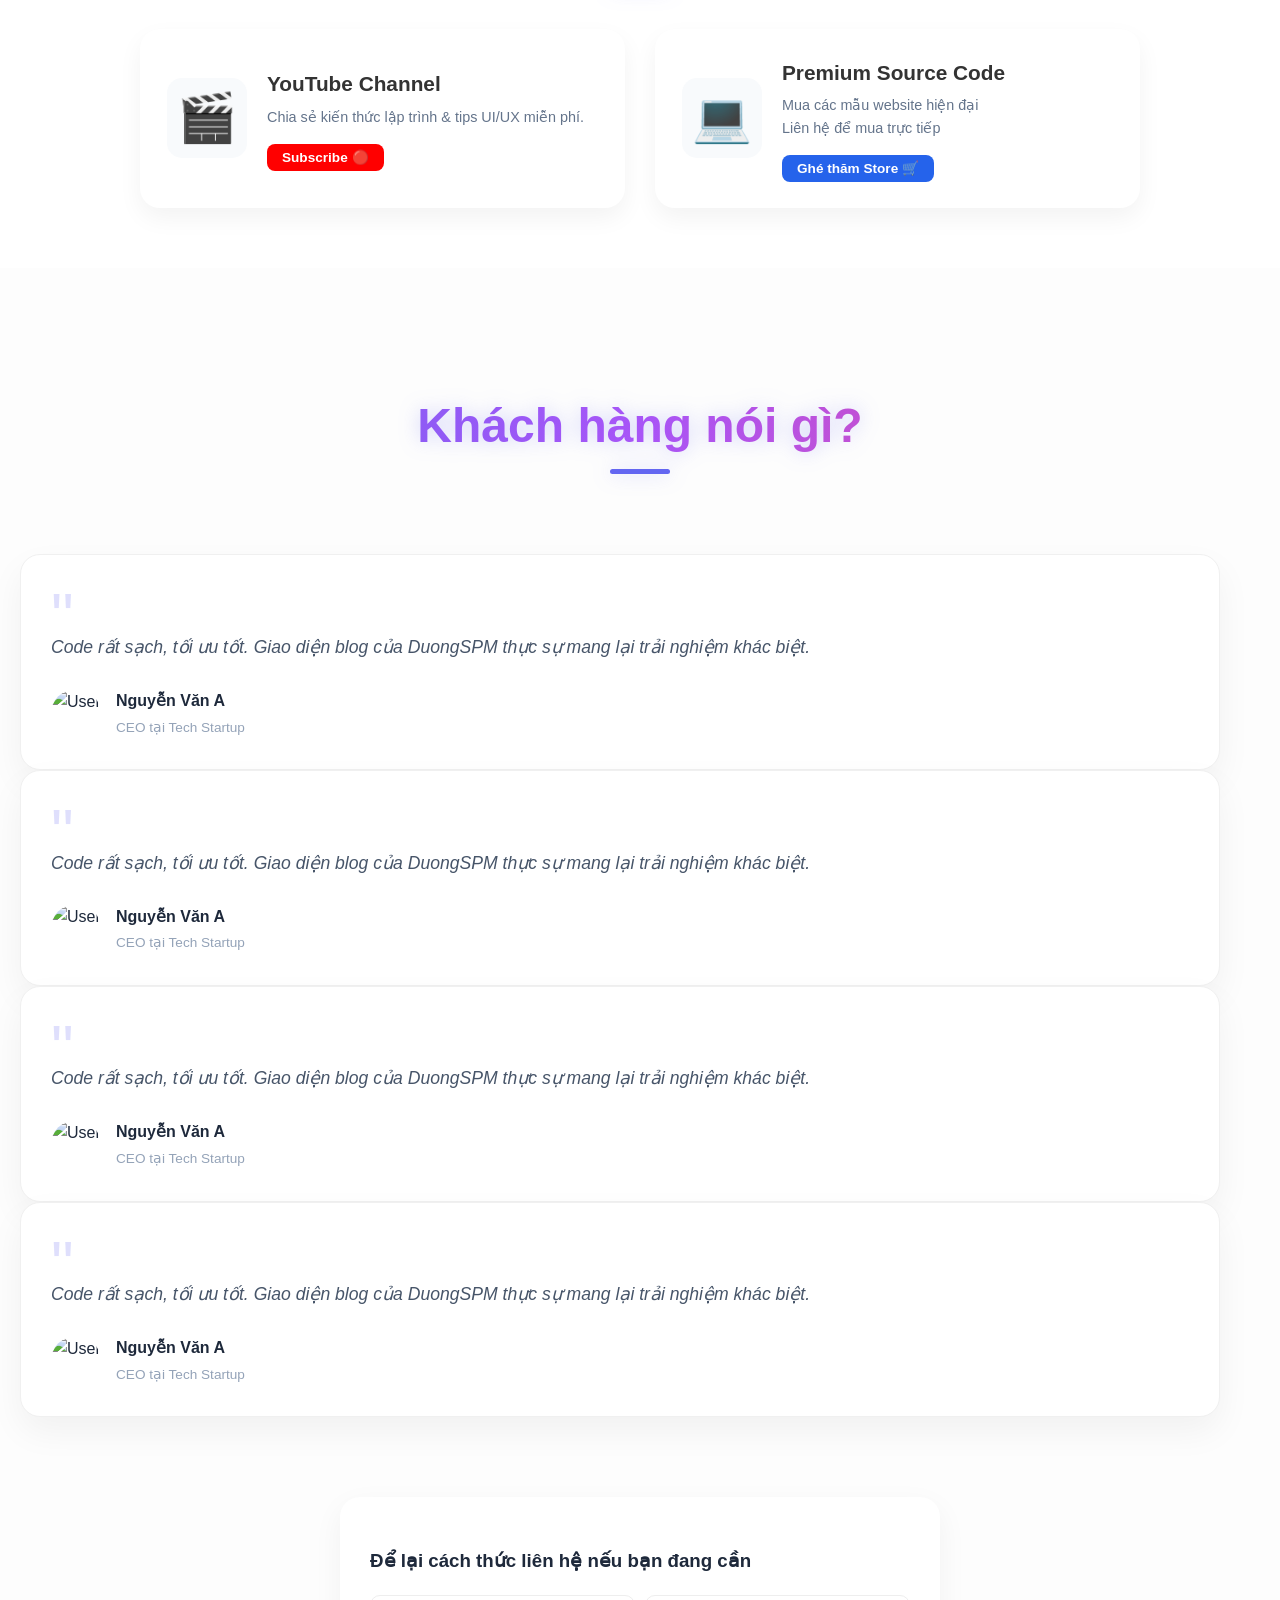
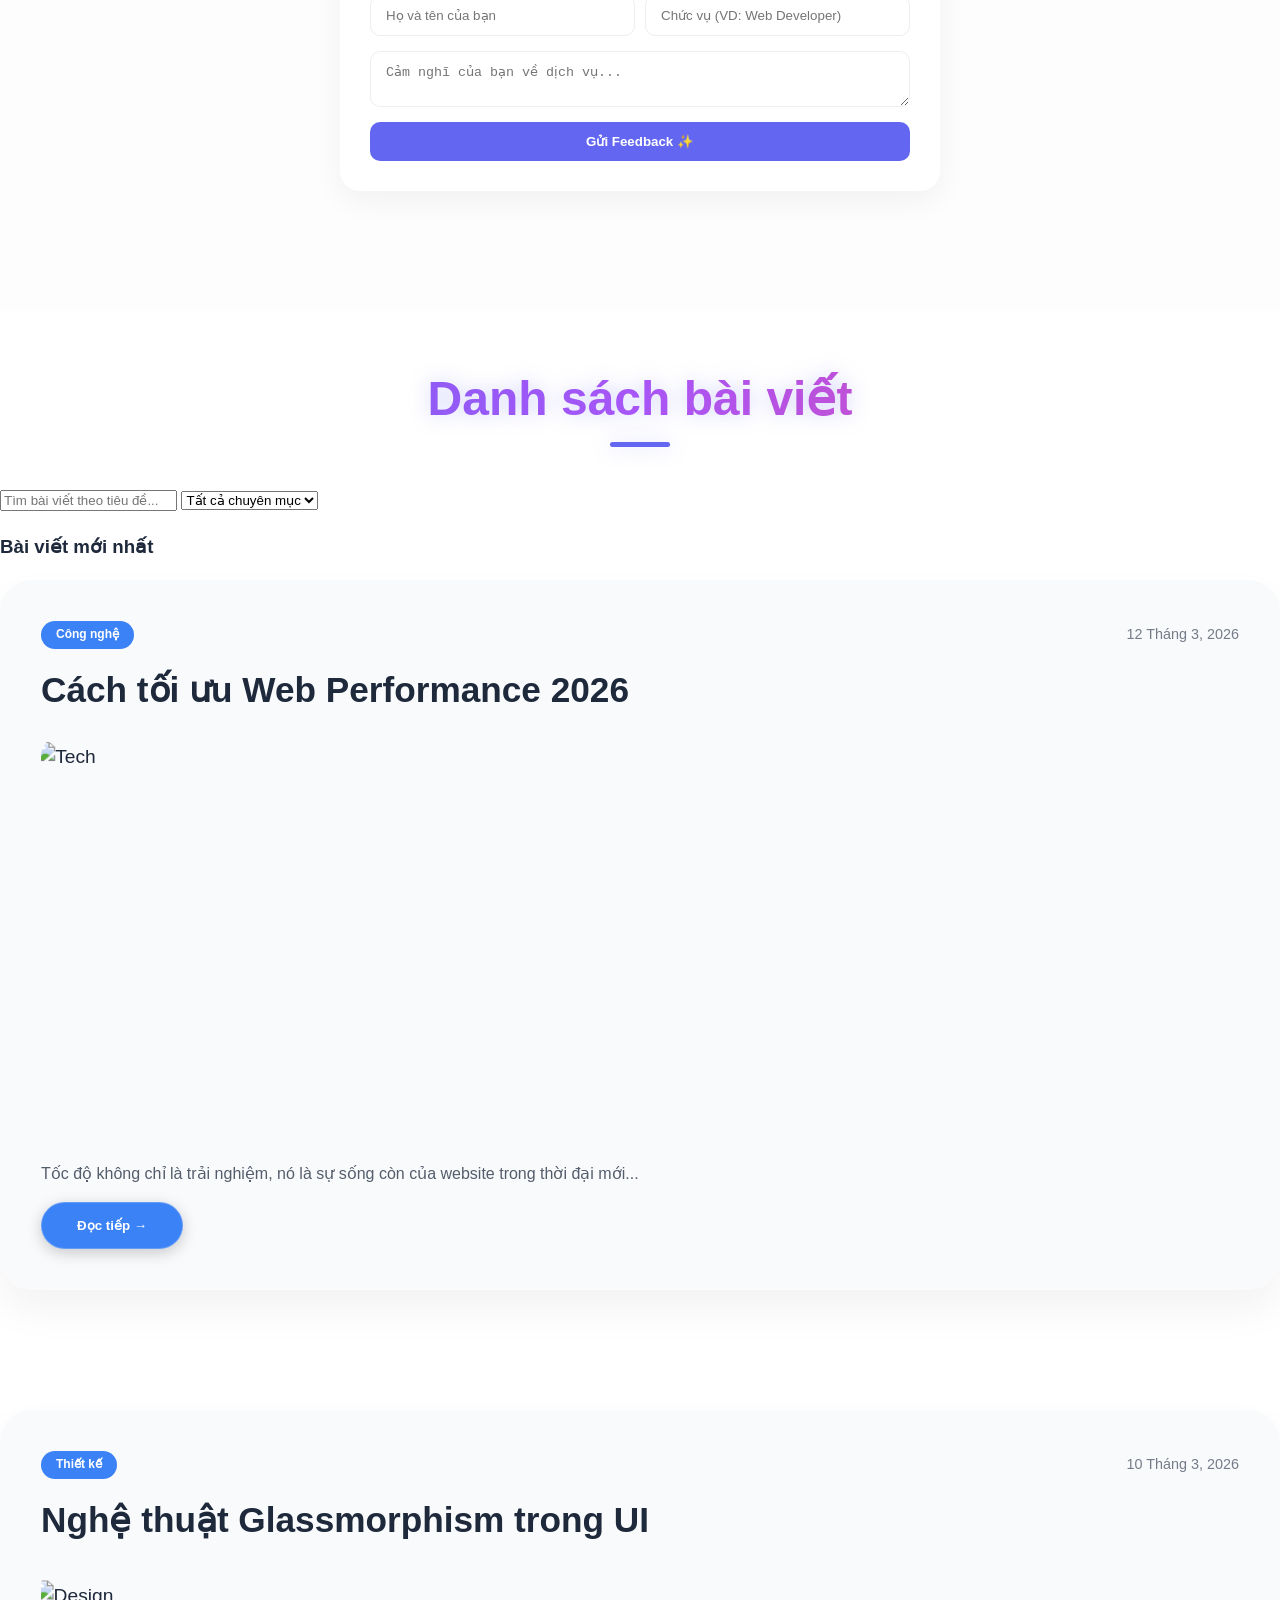
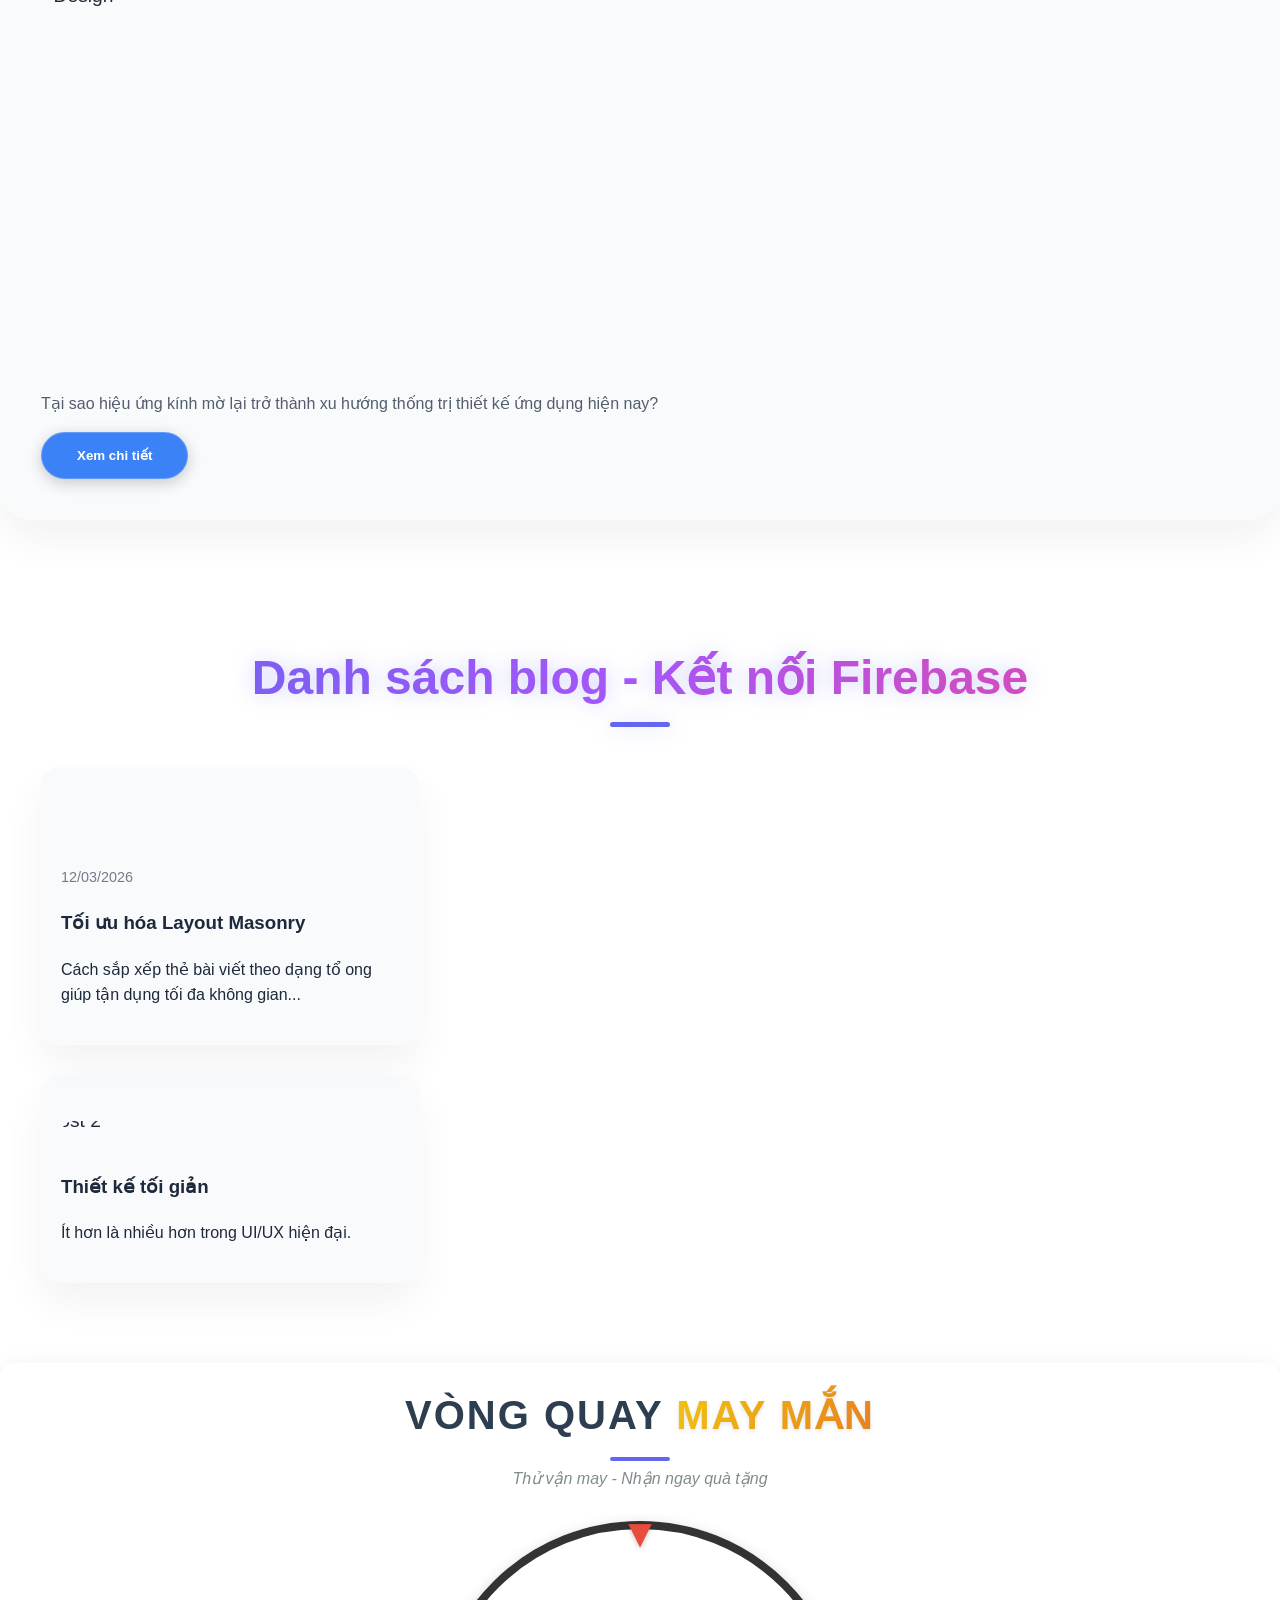
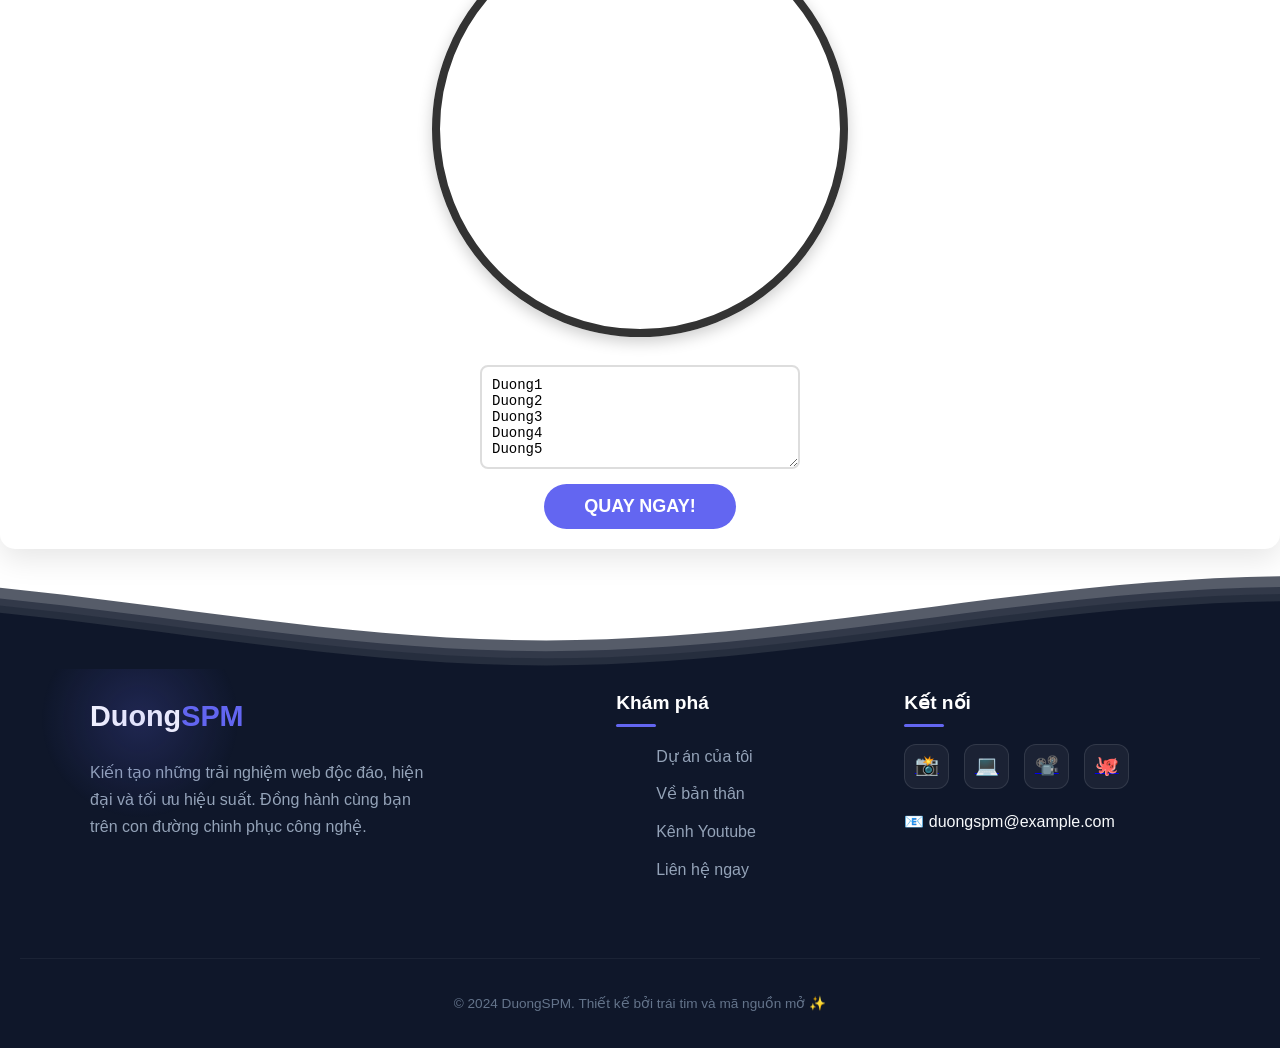
==== commit 8dd105af: "m" ====
--- a/index.html
+++ b/index.html
@@ -6,24 +6,24 @@
     <meta name="viewport" content="width=device-width, initial-scale=1.0">
     <title>Duongg DevWeb</title>
     <link rel="icon" type="image/png" href="assets/imgs/favicon.svg" />
-    <link rel="stylesheet" href="assets/top.css">
-    <link rel="stylesheet" href="https://cdn.jsdelivr.net/npm/swiper@12/swiper-bundle.min.css"/>
-    <script src="https://cdn.jsdelivr.net/npm/swiper@12/swiper-bundle.min.js"></script>
-    <script src="https://cdn.jsdelivr.net/npm/@hiseb/confetti@2.1.0/dist/confetti.min.js"></script>
+    <link rel="stylesheet" href="assets/css/top.css">
+    <link rel="stylesheet" href="assets/common/common.css">
+    <link rel="stylesheet" href="https://cdn.jsdelivr.net/npm/swiper@12/swiper-bundle.min.css" />
 
 </head>
 
 <body>
 
     <!-- Các thành phần hệ thống -->
+    
+    <div class="bg-blobs">
+        <div class="blob"></div>
+    </div>
     <div class="progress-container">
         <div class="progress-bar" id="bar"></div>
     </div>
     <div class="cursor-dot"></div>
     <div class="cursor-outline"></div>
-    <div class="bg-blobs">
-        <div class="blob"></div>
-    </div>
 
     <!-- <nav>
         <a href="#post1">Bài viết 1</a>
@@ -39,27 +39,9 @@
     </button>
 
     <div class="container">
-        <header class="main-header">
-            <nav class="nav-container glass-card">
-                <div class="logo">DuonggDevWeb<span>.</span></div>
-
-                <!-- Menu chính -->
-                <ul class="nav-links">
-                    <li><a href="#home" class="nav-item">Trang chủ</a></li>
-                    <li><a href="#project" class="nav-item">project</a></li>
-                    <li><a href="#random" class="nav-item">Random</a></li>
-                    <li><a href="#contact" class="nav-item">Contact</a></li>
-                </ul>
-
-                <!-- Nút Hamburger -->
-                <button class="hamburger" onclick="toggleMobileMenu()">
-                    <span class="line"></span>
-                    <span class="line"></span>
-                    <span class="line"></span>
-                </button>
-            </nav>
-
-        </header>
+        <!-- Header -->
+        <header class="header" data-include="./inc/header.html" data-path="./"></header>
+        <!-- End Header -->
     </div>
     <div class="main">
         <div class="blog-header reveal" id="project">
@@ -168,14 +150,15 @@
     </section>
     <section class="feedback-section">
         <h2 class="section-title">Khách hàng nói gì?</h2>
-        
+
         <div class="swiper feedback-slider">
             <div class="swiper-wrapper">
                 <!-- Slide 1 -->
                 <div class="swiper-slide">
                     <div class="feedback-card">
                         <div class="quote-icon">"</div>
-                        <p class="comment">Code rất sạch, tối ưu tốt. Giao diện blog của DuongSPM thực sự mang lại trải nghiệm khác biệt.</p>
+                        <p class="comment">Code rất sạch, tối ưu tốt. Giao diện blog của DuongSPM thực sự mang lại trải
+                            nghiệm khác biệt.</p>
                         <div class="user-info">
                             <img src="https://i.pravatar.cc" alt="User">
                             <div>
@@ -186,10 +169,11 @@
                     </div>
                 </div>
                 <!-- Thêm Slide 2, 3 tương tự... -->
-                 <div class="swiper-slide">
+                <div class="swiper-slide">
                     <div class="feedback-card">
                         <div class="quote-icon">"</div>
-                        <p class="comment">Code rất sạch, tối ưu tốt. Giao diện blog của DuongSPM thực sự mang lại trải nghiệm khác biệt.</p>
+                        <p class="comment">Code rất sạch, tối ưu tốt. Giao diện blog của DuongSPM thực sự mang lại trải
+                            nghiệm khác biệt.</p>
                         <div class="user-info">
                             <img src="https://i.pravatar.cc" alt="User">
                             <div>
@@ -202,7 +186,8 @@
                 <div class="swiper-slide">
                     <div class="feedback-card">
                         <div class="quote-icon">"</div>
-                        <p class="comment">Code rất sạch, tối ưu tốt. Giao diện blog của DuongSPM thực sự mang lại trải nghiệm khác biệt.</p>
+                        <p class="comment">Code rất sạch, tối ưu tốt. Giao diện blog của DuongSPM thực sự mang lại trải
+                            nghiệm khác biệt.</p>
                         <div class="user-info">
                             <img src="https://i.pravatar.cc" alt="User">
                             <div>
@@ -215,7 +200,8 @@
                 <div class="swiper-slide">
                     <div class="feedback-card">
                         <div class="quote-icon">"</div>
-                        <p class="comment">Code rất sạch, tối ưu tốt. Giao diện blog của DuongSPM thực sự mang lại trải nghiệm khác biệt.</p>
+                        <p class="comment">Code rất sạch, tối ưu tốt. Giao diện blog của DuongSPM thực sự mang lại trải
+                            nghiệm khác biệt.</p>
                         <div class="user-info">
                             <img src="https://i.pravatar.cc" alt="User">
                             <div>
@@ -230,20 +216,32 @@
             <div class="swiper-pagination"></div>
         </div>
         <div class="feedback-form-container">
-    <h3>Để lại cách thức liên hệ nếu bạn đang cần</h3>
-    <form id="feedbackForm" class="modern-form">
-        <div class="form-group">
-            <input type="text" id="fbName" placeholder="Họ và tên của bạn" required>
-            <input type="text" id="fbRole" placeholder="Chức vụ (VD: Web Developer)" required>
-        </div>
-        <textarea id="fbContent" placeholder="Cảm nghĩ của bạn về dịch vụ..." required></textarea>
-        <button type="submit" class="btn-submit-fb">Gửi Feedback ✨</button>
-    </form>
-</div>
+            <h3>Để lại cách thức liên hệ nếu bạn đang cần</h3>
+            <form id="feedbackForm" class="modern-form">
+                <div class="form-group">
+                    <input type="text" id="fbName" placeholder="Họ và tên của bạn" required>
+                    <input type="text" id="fbRole" placeholder="Chức vụ (VD: Web Developer)" required>
+                </div>
+                <textarea id="fbContent" placeholder="Cảm nghĩ của bạn về dịch vụ..." required></textarea>
+                <button type="submit" class="btn-submit-fb">Gửi Feedback ✨</button>
+            </form>
+        </div>
 
     </section>
     <section class="container firebase">
-        <h2 class="section-title">Danh sách bài viết</h2>
+        <div class="list-header">
+            <h2 class="section-title">Danh sách bài viết</h2>
+            <div class="search-row">
+                <input id="searchInput" class="search-input" type="text" placeholder="Tìm bài viết theo tiêu đề...">
+                <select id="categoryFilter" class="search-input">
+                    <option value="all">Tất cả chuyên mục</option>
+                    <option value="Công nghệ">Công nghệ</option>
+                    <option value="Thiết kế">Thiết kế</option>
+                    <option value="Đời sống">Đời sống</option>
+                </select>
+            </div>
+        </div>
+        <h3 class="section-subtitle">Bài viết mới nhất</h3>
         <!-- Bài viết 1 -->
         <article class="section reveal" id="post1">
             <div class="glass-card blog-post">
@@ -362,12 +360,17 @@
     </section>
     <!-- random -->
 
-    <button id="btnTop" class="back-top" onclick="toTop()">↑</button>
-
-    <script src="assets/top.js"></script>
-    <script src="assets/js/project.js"></script>
-    <script src="assets/js/random.js"></script>
-    <script type="module" src="model/load.js"></script>
+    <!-- Footer -->
+	    <footer class="footer" data-include="./inc/footer.html" data-path="./"></footer>
+    <!-- End Footer -->
+
+    <script src="https://cdn.jsdelivr.net/npm/swiper@12/swiper-bundle.min.js"></script>
+    <script src="https://cdn.jsdelivr.net/npm/@hiseb/confetti@2.1.0/dist/confetti.min.js"></script>
+    
+    <script src="assets/js/inc.js"></script>
+    <script src="assets/common/common.js"></script>
+    <script src="assets/js/top.js"></script>
+    <script type="module" src="assets/js/mvc/index.js"></script>
 </body>
 
 </html>
--- a/assets/css/top.css
+++ b/assets/css/top.css
@@ -0,0 +1,1162 @@
+:root {
+    --primary: #3b82f6;
+    --bg: #ffffff;
+    --text: #1e293b;
+    --card: rgba(241, 245, 249, 0.5);
+    --nav-bg: rgba(255, 255, 255, 0.7);
+    --speed: 1s;
+}
+
+[data-theme="dark"] {
+    --bg: #0f172a;
+    --text: #f8fafc;
+    --card: rgba(30, 41, 59, 0.5);
+    --nav-bg: rgba(15, 23, 42, 0.7);
+    --primary: #60a5fa;
+}
+
+* { box-sizing: border-box; cursor: none !important; }
+
+body {
+    margin: 0;
+    background-color: var(--bg);
+    color: var(--text);
+    font-family: 'Segoe UI', sans-serif;
+    line-height: 1.6;
+    transition: background-color 0.4s ease;
+}
+
+/* UI Components */
+.progress-container { position: fixed; top: 0; width: 100%; height: 4px; z-index: 2000; }
+.progress-bar { height: 100%; width: 0%; background: var(--primary); box-shadow: 0 0 10px var(--primary); }
+
+nav {
+    position: fixed; top: 0; width: 100%; height: 70px;
+    display: flex; justify-content: center; align-items: center;
+    background: var(--nav-bg); backdrop-filter: blur(10px); z-index: 1000; gap: 30px;
+}
+nav a { text-decoration: none; color: var(--text); font-weight: 600; font-size: 0.9rem; text-transform: uppercase; }
+
+.theme-btn {
+    position: fixed; top: 85px; right: 20px; z-index: 1000;
+    padding: 8px 16px; border-radius: 20px; border: 2px solid var(--primary);
+    background: var(--bg); color: var(--primary); font-weight: 600;
+}
+
+/* Blog Layout */
+.container { max-width: 1200px; margin: 50px auto;}
+.blog-header { text-align: center; margin-bottom: 100px; }
+.blog-header h1 { font-size: 3.5rem; margin: 0; background: linear-gradient(to right, var(--primary), #a855f7); -webkit-background-clip: text; -webkit-text-fill-color: transparent; }
+
+.section { margin-bottom: 120px; scroll-margin-top: 120px; }
+
+/* Glassmorphism Card */
+.glass-card {
+    background: var(--card);
+    backdrop-filter: blur(15px);
+    -webkit-backdrop-filter: blur(15px);
+    border: 1px solid rgba(255, 255, 255, 0.1);
+    border-radius: 32px;
+    padding: 40px;
+    box-shadow: 0 20px 40px rgba(0,0,0,0.05);
+    transition: transform 0.4s ease;
+}
+
+.post-meta { display: flex; justify-content: space-between; align-items: center; margin-bottom: 20px; }
+.category { background: var(--primary); color: white; padding: 4px 15px; border-radius: 50px; font-size: 0.75rem; font-weight: 700; }
+time { font-size: 0.9rem; opacity: 0.6; }
+
+.post-title { font-size: 2.2rem; margin: 15px 0; line-height: 1.2; }
+
+.img-wrap { width: 100%; height: 400px; overflow: hidden; border-radius: 20px; margin: 25px 0; }
+.parallax-img { width: 100%; height: 120%; object-fit: cover; transform: scale(1.1); }
+
+/* Custom Cursor */
+.cursor-dot, .cursor-outline { position: fixed; pointer-events: none; border-radius: 50%; z-index: 9999; transform: translate(-50%, -50%); }
+.cursor-dot { width: 8px; height: 8px; background: var(--primary); }
+.cursor-outline { width: 40px; height: 40px; border: 2px solid var(--primary); transition: width 0.3s, height 0.3s; }
+
+/* Interactive Elements */
+.magnetic-btn {
+    padding: 15px 35px; border-radius: 50px; border: none;
+    background: var(--primary); color: white; font-weight: 600;
+    transition: transform 0.3s cubic-bezier(0.23, 1, 0.32, 1);
+}
+
+.reveal { opacity: 0; transform: translateY(40px); transition: all 1s ease-out; }
+.reveal.active { opacity: 1; transform: translateY(0); }
+
+.back-top {
+    position: fixed; bottom: 30px; right: 30px; width: 50px; height: 50px;
+    border-radius: 50%; background: var(--primary); color: white; border: none;
+    opacity: 0; visibility: hidden; transition: 0.4s; z-index: 1000;
+}
+.back-top.show { opacity: 1; visibility: visible; }
+
+.blob { position: fixed; top: 20%; left: 10%; width: 500px; height: 500px; background: var(--primary); filter: blur(120px); opacity: 0.15; z-index: -1; border-radius: 50%; animation: move 20s infinite alternate; }
+@keyframes move { from { transform: translate(-5%, -5%); } to { transform: translate(15%, 15%); } }
+.main-header {
+    position: fixed;
+    top: 20px; /* Cách mép trên một khoảng */
+    left: 50%;
+    transform: translateX(-50%);
+    width: 90%;
+    max-width: 1000px;
+    z-index: 1000;
+}
+
+.nav-container {
+    display: flex;
+    justify-content: space-between;
+    align-items: center;
+    padding: 10px 30px !important; /* Ghi đè padding của glass-card */
+    border-radius: 50px !important; /* Bo tròn kiểu viên thuốc */
+    height: 60px;
+}
+
+.logo {
+    font-weight: 800;
+    font-size: 1.4rem;
+    letter-spacing: -1px;
+}
+
+.logo span { color: var(--primary); }
+
+.nav-links {
+    display: flex;
+    list-style: none;
+    gap: 25px;
+    margin: 0;
+    padding: 0;
+}
+
+.nav-item {
+    text-decoration: none;
+    color: var(--text);
+    font-size: 0.9rem;
+    font-weight: 600;
+    opacity: 0.7;
+    transition: 0.3s;
+    position: relative;
+}
+
+.nav-item:hover {
+    opacity: 1;
+    color: var(--primary);
+}
+
+/* Hiệu ứng gạch chân khi hover */
+.nav-item::after {
+    content: '';
+    position: absolute;
+    bottom: -5px;
+    left: 0;
+    width: 0;
+    height: 2px;
+    background: var(--primary);
+    transition: width 0.3s;
+}
+
+.nav-item:hover::after {
+    width: 100%;
+}
+
+.theme-toggle-mini {
+    background: none;
+    border: none;
+    font-size: 1.2rem;
+    cursor: none; /* Đồng bộ với custom cursor */
+}
+/* Container Masonry */
+.blog-masonry {
+    column-count: 2; /* Chia 2 cột trên Tablet */
+    column-gap: 30px;
+    width: 100%;
+    max-width: 1200px;
+    margin: 0 auto;
+}
+
+@media (min-width: 1024px) {
+    .blog-masonry {
+        column-count: 3; /* Chia 3 cột trên Desktop */
+    }
+}
+
+/* Tùy chỉnh thẻ bài viết */
+.blog-item {
+    break-inside: avoid; /* Quan trọng: Ngăn bài viết bị cắt đôi giữa 2 cột */
+    margin-bottom: 30px;
+    display: inline-block; /* Đảm bảo layout ổn định */
+    width: 100%;
+}
+
+.img-wrap.auto-height {
+    height: auto; /* Bỏ chiều cao cố định 500px trước đó */
+    max-height: none;
+}
+
+.img-wrap.auto-height img {
+    height: auto; /* Ảnh sẽ cao theo tỷ lệ thực tế */
+    width: 100%;
+    display: block;
+}
+
+/* Đồng bộ Glass Card */
+.blog-item .glass-card {
+    padding: 20px;
+    border-radius: 20px;
+}
+/* Container quản lý trạng thái hover chung */
+.blog-masonry:has(.blog-item:hover) .blog-item:not(:hover) {
+    opacity: 0.4; /* Làm mờ các bài viết khác */
+    filter: blur(1px) grayscale(0.5); /* Thêm độ nhòe và giảm màu */
+    transform: scale(1); /* Thu nhỏ nhẹ các bài không được chọn */
+}
+
+/* Hiệu ứng cho bài viết đang được hover */
+.blog-item {
+    transition: all 0.5s cubic-bezier(0.2, 1, 0.3, 1);
+    will-change: transform, opacity, filter;
+}
+
+.blog-item:hover {
+    opacity: 1 !important;
+    filter: blur(0) grayscale(0) !important;
+    transform: scale(1.05); /* Phóng to bài viết đang chọn */
+    z-index: 10; /* Đảm bảo bài viết nổi lên trên */
+}
+
+/* Làm mượt chuyển động của ảnh bên trong khi hover */
+.blog-item:hover .parallax-img {
+    transform: scale(1.2) !important; /* Phóng to ảnh bên trong thêm một chút */
+}
+
+/* Đảm bảo custom cursor to ra khi hover vào card */
+.blog-item:hover ~ .cursor-outline {
+    width: 80px;
+    height: 80px;
+    background: rgba(59, 130, 246, 0.1);
+}
+.blog-item {
+    position: relative;
+    perspective: 1000px; /* Tạo chiều sâu cho hiệu ứng 3D nhẹ */
+}
+
+/* Lớp tạo quầng sáng */
+.glass-card::before {
+    content: '';
+    position: absolute;
+    inset: -5px; /* Tỏa ra ngoài viền một chút */
+    border-radius: inherit;
+    background: var(--primary); /* Mặc định là màu xanh */
+    filter: blur(20px);
+    opacity: 0;
+    transition: opacity 0.5s ease, background 0.5s ease;
+    z-index: -1;
+}
+
+/* Khi Hover vào bài viết */
+.blog-item:hover .glass-card::before {
+    opacity: 0.6; /* Hiện quầng sáng */
+}
+
+/* Hiệu ứng zoom ảnh mượt hơn */
+.img-wrap img {
+    transition: transform 0.6s cubic-bezier(0.2, 1, 0.3, 1);
+}
+.glass-card::before {
+    background: var(--glow-color, var(--primary)); /* Ưu tiên màu từ JS */
+}
+
+/* Hiệu ứng đặc biệt: Quầng sáng đuổi theo con trỏ bên trong Card */
+.blog-item:hover .glass-card {
+    border-color: var(--glow-color);
+    box-shadow: 0 0 30px rgba(var(--glow-color), 0.2);
+}
+.main-header {
+    position: fixed;
+    top: 20px;
+    left: 50%;
+    transform: translateX(-50%);
+    width: 90%;
+    max-width: 1000px;
+    z-index: 1000;
+    /* Hiệu ứng trượt mượt mà */
+    transition: transform 0.4s cubic-bezier(0.4, 0, 0.2, 1), opacity 0.3s ease;
+}
+
+/* Class sẽ được JS thêm vào khi cuộn xuống */
+.main-header.nav-hidden {
+    transform: translate(-50%, -120%); /* Đẩy menu lên trên khỏi màn hình */
+    opacity: 0;
+}
+
+/* Đảm bảo Menu vẫn hiện nếu đang ở trên cùng trang web */
+.main-header.nav-top {
+    transform: translate(-50%, 0);
+    opacity: 1;
+}
+/* 1. Mặc định ẩn nút Hamburger trên Desktop */
+.hamburger {
+    display: none;
+    flex-direction: column;
+    gap: 6px;
+    background: none;
+    border: none;
+    z-index: 2001;
+}
+
+.line {
+    width: 25px;
+    height: 3px;
+    background: var(--text);
+    border-radius: 10px;
+    transition: 0.4s cubic-bezier(0.4, 0, 0.2, 1);
+}
+
+/* 2. Responsive cho Mobile (Dưới 768px) */
+@media (max-width: 768px) {
+    .hamburger { display: flex; }
+    
+    .nav-links {
+        position: fixed;
+        top: 0; right: -100%; /* Ẩn sang phải */
+        width: 80%; height: 100vh;
+        background: var(--card);
+        backdrop-filter: blur(25px);
+        flex-direction: column;
+        justify-content: center;
+        align-items: center;
+        transition: 0.5s cubic-bezier(0.4, 0, 0.2, 1);
+        box-shadow: -10px 0 30px rgba(0,0,0,0.1);
+    }
+
+    .nav-links.active { right: 0; } /* Hiện menu */
+
+    /* Biến Hamburger thành dấu X */
+    .hamburger.active .line:nth-child(1) { transform: translateY(9px) rotate(45deg); }
+    .hamburger.active .line:nth-child(2) { opacity: 0; }
+    .hamburger.active .line:nth-child(3) { transform: translateY(-9px) rotate(-45deg); }
+}
+/* Trạng thái mặc định của từng mục menu trên Mobile */
+@media (max-width: 768px) {
+    .nav-item {
+        opacity: 0;
+        transform: translateY(20px);
+        transition: all 0.5s cubic-bezier(0.4, 0, 0.2, 1);
+    }
+
+    /* Khi menu mở, các mục sẽ hiện ra */
+    .nav-links.active .nav-item {
+        opacity: 1;
+        transform: translateY(0);
+    }
+
+    /* Tạo độ trễ so le (Staggered) */
+    .nav-links.active li:nth-child(1) .nav-item { transition-delay: 0.1s; }
+    .nav-links.active li:nth-child(2) .nav-item { transition-delay: 0.2s; }
+    .nav-links.active li:nth-child(3) .nav-item { transition-delay: 0.3s; }
+    .nav-links.active li:nth-child(4) .nav-item { transition-delay: 0.4s; }
+}
+.blog-header h1 {
+    display: inline; /* Để con trỏ nằm sát chữ */
+    font-size: 3.5rem;
+    background: linear-gradient(to right, var(--primary), #a855f7);
+    -webkit-background-clip: text;
+    -webkit-text-fill-color: transparent;
+}
+
+.cursor-blinker {
+    font-size: 3.5rem;
+    color: var(--primary);
+    animation: blink 0.8s infinite;
+    margin-left: 5px;
+}
+
+@keyframes blink {
+    0%, 100% { opacity: 1; }
+    50% { opacity: 0; }
+}
+.typing-text {
+    color: var(--primary);
+    text-shadow: 0 0 10px rgba(59, 130, 246, 0.3); /* Tạo độ rực rỡ nhẹ */
+    font-weight: 800;
+}
+
+.cursor-blinker {
+    color: var(--primary);
+    font-weight: 200;
+    animation: blink 0.8s infinite;
+}
+
+@keyframes blink {
+    50% { opacity: 0; }
+}
+/* --- RESPONSIVE LOGIC --- */
+
+/* 1. Màn hình Tablet (Dưới 1024px) */
+@media (max-width: 1024px) {
+    .container {
+        max-width: calc(100% - 40px);
+        margin: 30px auto;
+    }
+    
+    .blog-masonry {
+        column-count: 2; /* Chia 2 cột */
+        column-gap: 20px;
+    }
+    
+    .blog-header h1 {
+        font-size: 2.8rem;
+    }
+}
+
+/* 2. Màn hình Mobile (Dưới 768px) */
+@media (max-width: 768px) {
+    /* Tắt Custom Cursor trên Mobile (Dùng cảm ứng không cần trỏ chuột) */
+    .cursor-dot, .cursor-outline {
+        display: none;
+    }
+    * { cursor: auto !important; }
+
+    /* Layout Blog 1 cột duy nhất */
+    .blog-masonry {
+        column-count: 1;
+    }
+
+    .glass-card {
+        padding: 20px; /* Giảm padding để tiết kiệm không gian */
+        margin-bottom: 20px;
+    }
+
+    .img-wrap {
+        height: 250px; /* Thu nhỏ chiều cao ảnh để dễ cuộn */
+    }
+
+    .blog-header h1 {
+        font-size: 2rem;
+    }
+
+    .post-title {
+        font-size: 1.5rem;
+    }
+
+    /* Navbar Mobile */
+    .nav-container {
+        width: 95%;
+        padding: 0 15px !important;
+    }
+
+    .nav-links {
+        /* Đã thiết lập ở phần Hamburger trước đó: Toàn màn hình */
+        gap: 30px;
+    }
+}
+
+/* 3. Màn hình siêu nhỏ (Dưới 480px) */
+@media (max-width: 480px) {
+    .blog-header h1 {
+        font-size: 1.6rem;
+    }
+    
+    .category {
+        font-size: 0.6rem;
+        padding: 3px 8px;
+    }
+}
+.progress-bar {
+    height: 100%;
+    width: 0%;
+    background: linear-gradient(90deg, #3b82f6, #8b5cf6, #3b82f6);
+    background-size: 200% 100%;
+    animation: gradientMove 3s linear infinite;
+    box-shadow: 0 0 10px var(--primary);
+}
+
+@keyframes gradientMove {
+    0% { background-position: 100% 0%; }
+    100% { background-position: -100% 0%; }
+}
+
+:root {
+    /* Cập nhật biến màu Pastel */
+    --primary: #a1c4fd;
+    --pastel-pink: #ff9a9e;
+    --pastel-purple: #c2e9fb;
+}
+
+.progress-bar {
+    background: linear-gradient(90deg, #ff9a9e 0%, #fecfef 50%, #a1c4fd 100%);
+    /* Hiệu ứng bóng đổ mờ ảo, nhẹ nhàng */
+    box-shadow: 0 4px 15px rgba(255, 154, 158, 0.3);
+    border-radius: 0 10px 10px 0; /* Bo góc đầu thanh tiến trình */
+    transition: width 0.4s cubic-bezier(0.23, 1, 0.32, 1);
+}
+.theme-toggle-mini {
+    position: fixed;
+    top: 85px;
+    right: 20px;
+    width: 60px;
+    height: 30px;
+    padding: 0 !important;
+    border-radius: 30px !important;
+    border: 1px solid rgba(255, 255, 255, 0.2);
+    overflow: hidden;
+    z-index: 1001;
+    cursor: none !important; /* Vẫn giữ custom cursor */
+}
+
+.toggle-track {
+    position: relative;
+    width: 100%;
+    height: 100%;
+    transition: background 0.5s ease;
+    background: #a1c4fd; /* Màu trời sáng */
+}
+
+/* Biểu tượng chính (Mặt trời / Mặt trăng) */
+.toggle-moon {
+    position: absolute;
+    top: 3px;
+    left: 4px;
+    width: 24px;
+    height: 24px;
+    background: #ffce54; /* Màu mặt trời */
+    border-radius: 50%;
+    transition: all 0.5s cubic-bezier(0.5, 1.5, 0.5, 1);
+    box-shadow: 0 0 10px rgba(255, 206, 84, 0.5);
+}
+
+/* Các đám mây/vì sao nhỏ */
+.toggle-star {
+    position: absolute;
+    top: 10px;
+    right: 10px;
+    width: 4px;
+    height: 4px;
+    background: white;
+    border-radius: 50%;
+    opacity: 0;
+    transition: 0.4s;
+}
+
+/* --- KHI Ở DARK MODE --- */
+[data-theme="dark"] .toggle-track {
+    background: #2c3e50; /* Màu trời đêm */
+}
+
+[data-theme="dark"] .toggle-moon {
+    left: 32px;
+    background: #f1f5f9;
+    box-shadow: -6px 0 0 0 #cbd5e1 inset; /* Tạo hình khuyết mặt trăng */
+}
+
+[data-theme="dark"] .toggle-star {
+    opacity: 1;
+    box-shadow: -10px 5px 0 -1px white, -5px -6px 0 -1px white;
+}
+.stardust-particle {
+    position: fixed;
+    pointer-events: none; /* Không cản trở việc click */
+    width: 4px;
+    height: 4px;
+    border-radius: 50%;
+    z-index: 2005;
+    /* Hiệu ứng phát sáng lấp lánh */
+    box-shadow: 0 0 10px var(--primary);
+    background: var(--primary);
+    animation: fadeOut 0.8s ease-out forwards;
+}
+
+@keyframes fadeOut {
+    0% { transform: scale(1) translate(0, 0); opacity: 1; }
+    100% { transform: scale(0.2) translate(var(--moveX), var(--moveY)); opacity: 0; }
+}
+.todo-input-flex { display: flex; gap: 10px; margin-bottom: 20px; }
+.todo-list { list-style: none; padding: 0; }
+
+.todo-item {
+    display: flex;
+    justify-content: space-between;
+    align-items: center;
+    padding: 12px 15px;
+    background: rgba(255, 255, 255, 0.05);
+    border-radius: 12px;
+    margin-bottom: 10px;
+    transition: 0.3s;
+    border: 1px solid rgba(255, 255, 255, 0.1);
+}
+
+.todo-item:hover { background: rgba(255, 255, 255, 0.1); transform: translateX(5px); }
+
+.todo-item.completed span {
+    text-decoration: line-through;
+    opacity: 0.5;
+}
+
+.todo-actions { display: flex; gap: 10px; }
+.btn-check { color: #10b981; cursor: pointer; background: none; border: none; }
+.btn-del { color: #ef4444; cursor: pointer; background: none; border: none; }
+.post-title {
+    font-size: 1.6rem;
+    margin: 15px 0;
+    line-height: 1.3;
+    font-weight: 700;
+    color: var(--text);
+}
+
+.post-excerpt {
+    font-size: 1rem;
+    line-height: 1.6;
+    color: var(--text);
+    opacity: 0.75; /* Tăng từ 0.5 lên 0.75 để dễ đọc hơn */
+    display: -webkit-box;
+    -webkit-line-clamp: 3; /* Cắt chữ sau 3 dòng cho đều grid */
+    -webkit-box-orient: vertical;
+    overflow: hidden;
+}
+
+
+/* Kim chỉ định hướng */
+
+/* style.css */
+:root {
+    --primary-color: #27ae60;
+    --pointer-color: #e74c3c;
+    --border-color: #333;
+}
+
+.ramdom-wrap {
+    display: flex;
+    justify-content: center;
+    align-items: center;
+    min-height: 100vh;
+    margin: 0;
+    background-color: #f4f7f6;
+    font-family: 'Segoe UI', Tahoma, Geneva, Verdana, sans-serif;
+}
+
+.wheel-container {
+    text-align: center;
+    background: white;
+    padding: 20px;
+    border-radius: 15px;
+    box-shadow: 0 10px 30px rgba(0,0,0,0.1);
+}
+
+.wheel-wrapper {
+    position: relative;
+    display: inline-block;
+    margin-bottom: 20px;
+}
+
+.wheel-pointer {
+    position: absolute;
+    top: -20px;
+    left: 50%;
+    transform: translateX(-50%);
+    z-index: 10;
+    font-size: 40px;
+    color: var(--pointer-color);
+    text-shadow: 0 2px 5px rgba(0,0,0,0.2);
+}
+
+.wheel-canvas {
+    border: 8px solid var(--border-color);
+    border-radius: 50%;
+    transition: transform 4s cubic-bezier(0.15, 0, 0.15, 1);
+    box-shadow: 0 5px 15px rgba(0,0,0,0.2);
+}
+
+.wheel-controls {
+    display: flex;
+    flex-direction: column;
+    gap: 15px;
+    align-items: center;
+}
+
+.wheel-input {
+    width: 100%;
+    max-width: 320px;
+    padding: 10px;
+    border: 2px solid #ddd;
+    border-radius: 8px;
+    font-size: 14px;
+    resize: vertical;
+}
+
+.wheel-button {
+    padding: 12px 40px;
+    background-color: var(--primary-color);
+    color: white;
+    border: none;
+    border-radius: 25px;
+    font-size: 18px;
+    font-weight: bold;
+    cursor: pointer;
+    transition: background 0.3s, transform 0.1s;
+}
+
+.wheel-button:hover { background-color: #219150; }
+.wheel-button:active { transform: scale(0.95); }
+.wheel-button:disabled { background-color: #ccc; cursor: not-allowed; }
+
+.wheel-header {
+    margin-bottom: 30px;
+}
+
+.wheel-title {
+    font-size: 2.5rem;
+    font-weight: 900;
+    margin: 0;
+    color: #2c3e50;
+    text-transform: uppercase;
+    letter-spacing: 2px;
+    position: relative;
+}
+
+/* Hiệu ứng Gradient cho chữ */
+.wheel-title .highlight {
+    background: linear-gradient(120deg, #f1c40f, #e67e22);
+    -webkit-background-clip: text;
+    -webkit-text-fill-color: transparent;
+    display: inline-block;
+    filter: drop-shadow(0 2px 2px rgba(0,0,0,0.1));
+    animation: shine 3s infinite linear;
+}
+
+.wheel-subtitle {
+    color: #7f8c8d;
+    font-size: 1rem;
+    margin-top: 5px;
+    font-style: italic;
+}
+
+/* Hiệu ứng lấp lánh nhẹ cho tiêu đề */
+@keyframes shine {
+    0% { filter: brightness(1); }
+    50% { filter: brightness(1.3) drop-shadow(0 0 10px rgba(241, 196, 15, 0.5)); }
+    100% { filter: brightness(1); }
+}
+
+/* Đường gạch dưới trang trí */
+.wheel-title::after {
+    content: '';
+    display: block;
+    width: 60px;
+    height: 4px;
+    background: var(--primary-color);
+    margin: 10px auto 0;
+    border-radius: 2px;
+}
+/* Responsive cho Smartphone */
+@media (max-width: 480px) {
+    .wheel-title {
+        font-size: 1.8rem; /* Giảm cỡ chữ tiêu đề */
+    }
+
+    .wheel-canvas {
+        width: 100% !important; /* Canvas tự co giãn */
+        height: auto !important;
+        max-width: 320px; /* Giới hạn kích thước trên mobile */
+    }
+
+    .wheel-pointer {
+        font-size: 30px;
+        top: -15px;
+    }
+
+    .wheel-input {
+        max-width: 100%;
+        box-sizing: border-box;
+    }
+}
+/* Nền tối phía sau */
+.modal {
+    display: none; 
+    position: fixed; z-index: 1000; left: 0; top: 0;
+    width: 100%; height: 100%;
+    background-color: rgba(0,0,0,0.7);
+    backdrop-filter: blur(5px); /* Làm mờ nền */
+    align-items: center; justify-content: center;
+}
+
+/* Nội dung hộp thoại */
+.modal-content {
+    background: white;
+    padding: 30px;
+    border-radius: 20px;
+    text-align: center;
+    width: 80%; max-width: 350px;
+    animation: popUp 0.5s cubic-bezier(0.175, 0.885, 0.32, 1.275);
+}
+
+.modal-header { font-size: 1.2rem; color: #7f8c8d; font-weight: bold; }
+
+.winner-name {
+    font-size: 2.5rem;
+    color: #e67e22;
+    font-weight: 900;
+    margin: 15px 0;
+    text-transform: uppercase;
+}
+
+.modal-btn {
+    margin-top: 20px;
+    padding: 10px 30px;
+    background: #27ae60;
+    color: white; border: none; border-radius: 50px;
+    cursor: pointer; font-weight: bold;
+}
+
+@keyframes popUp {
+    from { transform: scale(0.5); opacity: 0; }
+    to { transform: scale(1); opacity: 1; }
+}
+:root {
+    --primary-color: #6366f1;
+    --bg-dark: #0f172a;
+}
+
+.projects-section { padding: 40px 20px; text-align: center; }
+.section-title { font-size: 2rem; margin-bottom: 30px; color: #333; }
+
+.project-grid {
+    display: grid;
+    grid-template-columns: repeat(auto-fit, minmax(250px, 1fr));
+    gap: 25px;
+    max-width: 1000px;
+    margin: auto;
+}
+
+.project-card {
+    background: white;
+    border-radius: 15px;
+    overflow: hidden;
+    box-shadow: 0 10px 20px rgba(0,0,0,0.05);
+    transition: all 0.3s ease;
+    text-decoration: none;
+    color: inherit;
+    border: 1px solid #eee;
+}
+
+/* Hiệu ứng nhấc bổng card khi di chuột */
+.project-card:hover {
+    transform: translateY(-10px);
+    box-shadow: 0 20px 30px rgba(99, 102, 241, 0.2);
+    border-color: var(--primary-color);
+}
+
+.project-img {
+    width: 100%;
+    height: 150px;
+    background: #e2e8f0;
+    object-fit: cover;
+    transition: transform 0.5s ease;
+}
+
+.project-card:hover .project-img {
+    transform: scale(1.05);
+}
+
+.project-info { padding: 15px; text-align: left; }
+.project-info h3 { margin: 0 0 5px; font-size: 1.2rem; }
+.project-info p { font-size: 0.9rem; color: #666; margin-bottom: 10px; }
+
+.tag {
+    display: inline-block;
+    padding: 3px 10px;
+    background: #f0f0ff;
+    color: var(--primary-color);
+    font-size: 0.75rem;
+    border-radius: 20px;
+    font-weight: bold;
+}
+.section-title {
+    font-size: 3rem;
+    font-weight: 800;
+    text-align: center;
+    margin-bottom: 50px;
+    position: relative;
+    
+    /* Hiệu ứng chữ dải màu (Gradient) */
+    background: linear-gradient(to right, #6366f1, #a855f7, #ec4899);
+    -webkit-background-clip: text;
+    -webkit-text-fill-color: transparent;
+    
+    /* Hiệu ứng trượt nhẹ từ dưới lên khi load trang */
+    animation: slideUpFade 1s ease-out;
+    filter: drop-shadow(0 0 10px rgba(99, 102, 241, 0.3));
+}
+
+/* Đường gạch chân cách điệu */
+.section-title::after {
+    content: "";
+    position: absolute;
+    bottom: -10px;
+    left: 50%;
+    transform: translateX(-50%);
+    width: 60px;
+    height: 5px;
+    background: #6366f1;
+    border-radius: 10px;
+    transition: width 0.3s ease;
+}
+
+/* Hiệu ứng khi di chuột vào tiêu đề */
+.section-title:hover::after {
+    width: 150px;
+}
+
+@keyframes slideUpFade {
+    from {
+        opacity: 0;
+        transform: translateY(30px);
+    }
+    to {
+        opacity: 1;
+        transform: translateY(0);
+    }
+}
+.counter {
+    font-family: 'Courier New', Courier, monospace; /* Kiểu chữ số hiện đại */
+    color: #ec4899; /* Màu hồng tím nổi bật */
+    margin-left: 10px;
+    display: inline-block;
+    min-width: 40px;
+}
+
+.plus {
+    color: #ec4899;
+    font-size: 0.8em;
+    vertical-align: top;
+}
+
+/* Hiệu ứng rung nhẹ khi con số nhảy xong */
+@keyframes bounceCount {
+    0%, 100% { transform: scale(1); }
+    50% { transform: scale(1.2); }
+}
+
+.bounce {
+    animation: bounceCount 0.4s ease-out;
+}
+/* contact */
+.contact-section { padding: 30px 20px; background: #f8fafc; }
+.contact-container {
+    max-width: 100%; margin: auto;
+    display: flex; flex-wrap: wrap;
+    gap: 40px; background: white;
+    padding: 40px; border-radius: 20px;
+    box-shadow: 0 20px 40px rgba(0,0,0,0.05);
+}
+
+/* About Card */
+.about-card { flex: 1; min-width: 300px; text-align: center; border-right: 1px solid #eee; padding-right: 20px; }
+.profile-img-wrapper {
+    width: 120px; height: 120px; margin: 0 auto 20px;
+    border-radius: 50%; padding: 5px;
+    background: linear-gradient(45deg, #6366f1, #ec4899);
+}
+.profile-img { width: 100%; height: 100%; border-radius: 50%; object-fit: cover; border: 3px solid white; }
+.role { color: #6366f1; font-weight: bold; margin-bottom: 15px; }
+.bio { color: #64748b; line-height: 1.6; font-size: 0.95rem; }
+
+/* Skill Tags */
+.skill-tag {
+    display: inline-block; padding: 5px 12px; background: #f1f5f9;
+    border-radius: 15px; font-size: 0.8rem; margin: 5px; transition: 0.3s;
+}
+.skill-tag:hover { background: #6366f1; color: white; transform: translateY(-3px); }
+
+/* Contact Items */
+.contact-info { flex: 1.2; min-width: 300px; }
+.contact-item {
+    display: flex; align-items: center; padding: 20px;
+    margin-bottom: 15px; border-radius: 12px;
+    text-decoration: none; color: #334155;
+    background: #f8fafc; transition: all 0.3s ease;
+}
+.contact-item:hover {
+    background: white; transform: scale(1.05);
+    box-shadow: 0 10px 20px rgba(0,0,0,0.05);
+}
+.contact-item .icon { font-size: 1.5rem; margin-right: 15px; }
+.contact-item strong { display: block; font-size: 1rem; color: #1e293b; }
+.contact-item span { font-size: 0.85rem; color: #64748b; }
+
+/* Responsive */
+@media (max-width: 768px) {
+    .about-card { border-right: none; padding-right: 0; padding-bottom: 30px; border-bottom: 1px solid #eee; }
+}
+
+
+/* contact */
+.cv-wrapper {
+    margin-top: 25px;
+    padding-bottom: 10px;
+}
+
+.btn-download-cv {
+    display: inline-flex;
+    align-items: center;
+    gap: 10px;
+    padding: 12px 30px;
+    background: linear-gradient(45deg, #6366f1, #a855f7); /* Màu tím xanh hiện đại */
+    color: white;
+    text-decoration: none;
+    font-weight: 600;
+    border-radius: 50px;
+    position: relative;
+    transition: all 0.4s ease;
+    /* Đổ bóng mặc định nhẹ */
+    box-shadow: 0 4px 15px rgba(99, 102, 241, 0.3);
+}
+
+/* Hiệu ứng Phát sáng (Glow) khi di chuột */
+.btn-download-cv:hover {
+    transform: translateY(-3px);
+    box-shadow: 0 0 20px rgba(99, 102, 241, 0.6), 
+                0 0 40px rgba(168, 85, 247, 0.4);
+    letter-spacing: 1px;
+}
+
+/* Hiệu ứng tia sáng chạy ngang qua nút */
+.btn-download-cv::before {
+    content: '';
+    position: absolute;
+    top: 0; left: -100%;
+    width: 100%; height: 100%;
+    background: linear-gradient(120deg, transparent, rgba(255,255,255,0.3), transparent);
+    transition: 0.5s;
+}
+
+.btn-download-cv:hover::before {
+    left: 100%;
+}
+
+.btn-download-cv .icon {
+    font-size: 1.2rem;
+}
+.btn-download-cv:active {
+    transform: scale(0.95); /* Cảm giác bấm nút thật hơn */
+    opacity: 0.8;
+}
+.social-channels { padding: 60px 0; text-align: center; }
+.channel-grid {
+    display: grid;
+    grid-template-columns: repeat(auto-fit, minmax(300px, 1fr));
+    gap: 30px; max-width: 1000px; margin: auto;
+}
+
+.channel-card {
+    display: flex; align-items: center; padding: 25px;
+    background: white; border-radius: 20px;
+    text-decoration: none; color: #333;
+    box-shadow: 0 10px 25px rgba(0,0,0,0.05);
+    transition: all 0.4s cubic-bezier(0.175, 0.885, 0.32, 1.275);
+    border: 2px solid transparent;
+}
+
+/* Hiệu ứng Hover cho YouTube */
+.yt-card:hover {
+    border-color: #ff0000;
+    transform: translateY(-10px) scale(1.02);
+    box-shadow: 0 15px 30px rgba(255, 0, 0, 0.15);
+}
+
+/* Hiệu ứng Hover cho Store */
+.shop-card:hover {
+    border-color: #2563eb;
+    transform: translateY(-10px) scale(1.02);
+    box-shadow: 0 15px 30px rgba(37, 99, 235, 0.15);
+}
+
+.channel-icon {
+    font-size: 3rem; margin-right: 20px;
+    background: #f8fafc; width: 80px; height: 80px;
+    display: flex; align-items: center; justify-content: center;
+    border-radius: 15px;
+}
+
+.channel-info { text-align: left; }
+.channel-info h3 { margin: 0 0 5px; font-size: 1.3rem; }
+.channel-info p { margin: 0 0 15px; color: #64748b; font-size: 0.9rem; }
+
+/* Nút bấm giả lập bên trong Card */
+.btn-sub, .btn-buy {
+    padding: 6px 15px; border-radius: 8px;
+    font-size: 0.85rem; font-weight: bold; color: white;
+}
+.btn-sub { background: #ff0000; }
+.btn-buy { background: #2563eb; }
+.feedback-section { padding: 80px 20px; background: #fdfdfd; }
+
+.feedback-slider { padding: 40px 0 !important; max-width: 1200px; }
+
+.feedback-card {
+    background: white;
+    padding: 30px;
+    border-radius: 20px;
+    box-shadow: 0 15px 35px rgba(0,0,0,0.05);
+    border: 1px solid #f0f0f0;
+    transition: transform 0.3s ease;
+    height: 100%;
+}
+
+.quote-icon {
+    font-size: 4rem;
+    color: #6366f1;
+    opacity: 0.2;
+    height: 30px;
+    line-height: 1;
+}
+
+.comment {
+    font-style: italic;
+    color: #475569;
+    line-height: 1.7;
+    margin-bottom: 25px;
+    font-size: 1.1rem;
+}
+
+.user-info { display: flex; align-items: center; gap: 15px; }
+
+.user-info img {
+    width: 50px;
+    height: 50px;
+    border-radius: 50%;
+    object-fit: cover;
+}
+
+.user-info h4 { margin: 0; color: #1e293b; }
+.user-info span { font-size: 0.85rem; color: #94a3b8; }
+
+/* Tùy chỉnh màu chấm phân trang Swiper */
+.swiper-pagination-bullet-active { background: #6366f1 !important; }
+.feedback-form-container {
+    max-width: 600px; margin: 40px auto;
+    padding: 30px; background: white;
+    border-radius: 20px; box-shadow: 0 10px 30px rgba(0,0,0,0.05);
+}
+
+.modern-form { display: flex; flex-direction: column; gap: 15px; }
+
+.form-group { display: flex; gap: 10px; }
+.form-group input, .modern-form textarea {
+    width: 100%; padding: 12px 15px;
+    border: 1.5px solid #eee; border-radius: 10px;
+    outline: none; transition: 0.3s;
+}
+
+.form-group input:focus, .modern-form textarea:focus {
+    border-color: #6366f1; box-shadow: 0 0 10px rgba(99, 102, 241, 0.1);
+}
+
+.btn-submit-fb {
+    background: #6366f1; color: white; border: none;
+    padding: 12px; border-radius: 10px; font-weight: 600;
+    cursor: pointer; transition: 0.3s;
+}
+
+.btn-submit-fb:hover { background: #4f46e5; transform: translateY(-2px); }
--- a/assets/common/common.css
+++ b/assets/common/common.css
@@ -0,0 +1,565 @@
+:root {
+    --primary: #3b82f6;
+    --bg: #ffffff;
+    --text: #1e293b;
+    --card: rgba(241, 245, 249, 0.5);
+    --nav-bg: rgba(255, 255, 255, 0.7);
+    --speed: 1s;
+}
+
+[data-theme="dark"] {
+    --bg: #0f172a;
+    --text: #f8fafc;
+    --card: rgba(30, 41, 59, 0.5);
+    --nav-bg: rgba(15, 23, 42, 0.7);
+    --primary: #60a5fa;
+}
+
+* { box-sizing: border-box; cursor: none !important; }
+
+body {
+    margin: 0;
+    background-color: var(--bg);
+    color: var(--text);
+    font-family: 'Segoe UI', sans-serif;
+    line-height: 1.6;
+    transition: background-color 0.4s ease;
+}
+
+/* UI Components */
+.progress-container { position: fixed; top: 0; width: 100%; height: 4px; z-index: 2000; }
+.progress-bar { height: 100%; width: 0%; background: var(--primary); box-shadow: 0 0 10px var(--primary); }
+
+nav {
+    position: fixed; top: 0; width: 100%; height: 70px;
+    display: flex; justify-content: center; align-items: center;
+    background: var(--nav-bg); backdrop-filter: blur(10px); z-index: 1000; gap: 30px;
+}
+nav a { text-decoration: none; color: var(--text); font-weight: 600; font-size: 0.9rem; text-transform: uppercase; }
+
+.theme-btn {
+    position: fixed; top: 85px; right: 20px; z-index: 1000;
+    padding: 8px 16px; border-radius: 20px; border: 2px solid var(--primary);
+    background: var(--bg); color: var(--primary); font-weight: 600;
+}
+
+/* Blog Layout */
+.container { max-width: 1400px; margin: 50px auto;}
+.blog-header { text-align: center; margin-bottom: 100px; }
+.blog-header h1 { font-size: 3.5rem; margin: 0; background: linear-gradient(to right, var(--primary), #a855f7); -webkit-background-clip: text; -webkit-text-fill-color: transparent; }
+
+.section { margin-bottom: 120px; scroll-margin-top: 120px; }
+
+/* Glassmorphism Card */
+.glass-card {
+    background: var(--card);
+    backdrop-filter: blur(15px);
+    -webkit-backdrop-filter: blur(15px);
+    border: 1px solid rgba(255, 255, 255, 0.1);
+    border-radius: 32px;
+    padding: 40px;
+    box-shadow: 0 20px 40px rgba(0,0,0,0.05);
+    transition: transform 0.4s ease;
+}
+
+.post-meta { display: flex; justify-content: space-between; align-items: center; margin-bottom: 20px; }
+.category { background: var(--primary); color: white; padding: 4px 15px; border-radius: 50px; font-size: 0.75rem; font-weight: 700; }
+time { font-size: 0.9rem; opacity: 0.6; }
+
+.post-title { font-size: 2.2rem; margin: 15px 0; line-height: 1.2; }
+
+.img-wrap { width: 100%; height: 400px; overflow: hidden; border-radius: 20px; margin: 25px 0; }
+.parallax-img { width: 100%; height: 120%; object-fit: cover; transform: scale(1.1); }
+
+/* Custom Cursor */
+.cursor-dot, .cursor-outline { position: fixed; pointer-events: none; border-radius: 50%; z-index: 9999; transform: translate(-50%, -50%); }
+.cursor-dot { width: 8px; height: 8px; background: var(--primary); }
+.cursor-outline { width: 40px; height: 40px; border: 2px solid var(--primary); transition: width 0.3s, height 0.3s; }
+
+/* Interactive Elements */
+.magnetic-btn {
+    padding: 15px 35px; border-radius: 50px; border: none;
+    background: var(--primary); color: white; font-weight: 600;
+    transition: transform 0.3s cubic-bezier(0.23, 1, 0.32, 1);
+}
+
+.reveal { opacity: 0; transform: translateY(40px); transition: all 1s ease-out; }
+.reveal.active { opacity: 1; transform: translateY(0); }
+
+.back-top {
+    position: fixed;
+    bottom: 30px;
+    right: 30px;
+    width: 55px;
+    height: 55px;
+    background: linear-gradient(135deg, #6366f1 0%, #a855f7 100%);
+    color: white;
+    border: none;
+    border-radius: 50%;
+    cursor: pointer;
+    z-index: 9999;
+    display: flex;
+    align-items: center;
+    justify-content: center;
+    font-size: 1.5rem;
+    box-shadow: 0 10px 20px rgba(99, 102, 241, 0.4);
+    opacity: 0;
+    visibility: hidden;
+    transition: all 0.4s cubic-bezier(0.175, 0.885, 0.32, 1.275);
+}
+.back-top.show { opacity: 1; visibility: visible;transform: scale(1); }
+/* Hiệu ứng Hover */
+.back-to:hover {
+    transform: scale(1.1) translateY(-5px);
+    box-shadow: 0 15px 30px rgba(99, 102, 241, 0.6);
+}
+
+.back-to:active {
+    transform: scale(0.9);
+}
+
+/* Hiệu ứng tên lửa bay */
+.back-to.launching .rocket-icon {
+    animation: rocketLaunch 0.5s ease-in-out;
+}
+
+@keyframes rocketLaunch {
+    0% { transform: translateY(0); opacity: 1; }
+    50% { transform: translateY(-30px); opacity: 0; }
+    51% { transform: translateY(30px); opacity: 0; }
+    100% { transform: translateY(0); opacity: 1; }
+}
+@keyframes move { from { transform: translate(-5%, -5%); } to { transform: translate(15%, 15%); } }
+.main-header {
+    position: fixed;
+    top: 20px; /* Cách mép trên một khoảng */
+    left: 50%;
+    transform: translateX(-50%);
+    width: 90%;
+    max-width: 1000px;
+    z-index: 1000;
+}
+
+.nav-container {
+    display: flex;
+    justify-content: space-between;
+    align-items: center;
+    padding: 10px 30px !important; /* Ghi đè padding của glass-card */
+    border-radius: 50px !important; /* Bo tròn kiểu viên thuốc */
+    height: 60px;
+}
+
+.logo {
+    font-weight: 800;
+    font-size: 1.4rem;
+    letter-spacing: -1px;
+}
+
+.logo span { color: var(--primary); }
+
+.nav-links {
+    display: flex;
+    list-style: none;
+    gap: 25px;
+    margin: 0;
+    padding: 0;
+}
+
+.nav-item {
+    text-decoration: none;
+    color: var(--text);
+    font-size: 0.9rem;
+    font-weight: 600;
+    opacity: 0.7;
+    transition: 0.3s;
+    position: relative;
+}
+
+.nav-item:hover {
+    opacity: 1;
+    color: var(--primary);
+}
+
+/* Hiệu ứng gạch chân khi hover */
+.nav-item::after {
+    content: '';
+    position: absolute;
+    bottom: -5px;
+    left: 0;
+    width: 0;
+    height: 2px;
+    background: var(--primary);
+    transition: width 0.3s;
+}
+
+.nav-item:hover::after {
+    width: 100%;
+}
+
+.theme-toggle-mini {
+    background: none;
+    border: none;
+    font-size: 1.2rem;
+    cursor: none; /* Đồng bộ với custom cursor */
+}
+
+
+
+
+
+
+.main-header {
+    position: fixed;
+    top: 20px;
+    left: 50%;
+    transform: translateX(-50%);
+    width: 90%;
+    max-width: 1000px;
+    z-index: 1000;
+    /* Hiệu ứng trượt mượt mà */
+    transition: transform 0.4s cubic-bezier(0.4, 0, 0.2, 1), opacity 0.3s ease;
+}
+
+/* Class sẽ được JS thêm vào khi cuộn xuống */
+.main-header.nav-hidden {
+    transform: translate(-50%, -120%); /* Đẩy menu lên trên khỏi màn hình */
+    opacity: 0;
+}
+
+/* Đảm bảo Menu vẫn hiện nếu đang ở trên cùng trang web */
+.main-header.nav-top {
+    transform: translate(-50%, 0);
+    opacity: 1;
+}
+/* 1. Mặc định ẩn nút Hamburger trên Desktop */
+.hamburger {
+    display: none;
+    flex-direction: column;
+    gap: 6px;
+    background: none;
+    border: none;
+    z-index: 2001;
+}
+
+.line {
+    width: 25px;
+    height: 3px;
+    background: var(--text);
+    border-radius: 10px;
+    transition: 0.4s cubic-bezier(0.4, 0, 0.2, 1);
+}
+
+/* 2. Responsive cho Mobile (Dưới 768px) */
+@media (max-width: 768px) {
+    .hamburger { display: flex; }
+    
+    .nav-links {
+        position: fixed;
+        top: 0; right: -100%; /* Ẩn sang phải */
+        width: 80%; height: 100vh;
+        background: var(--card);
+        backdrop-filter: blur(25px);
+        flex-direction: column;
+        justify-content: center;
+        align-items: center;
+        transition: 0.5s cubic-bezier(0.4, 0, 0.2, 1);
+        box-shadow: -10px 0 30px rgba(0,0,0,0.1);
+    }
+
+    .nav-links.active { right: 0; } /* Hiện menu */
+
+    /* Biến Hamburger thành dấu X */
+    .hamburger.active .line:nth-child(1) { transform: translateY(9px) rotate(45deg); }
+    .hamburger.active .line:nth-child(2) { opacity: 0; }
+    .hamburger.active .line:nth-child(3) { transform: translateY(-9px) rotate(-45deg); }
+}
+/* Trạng thái mặc định của từng mục menu trên Mobile */
+@media (max-width: 768px) {
+    .nav-item {
+        opacity: 0;
+        transform: translateY(20px);
+        transition: all 0.5s cubic-bezier(0.4, 0, 0.2, 1);
+    }
+
+    /* Khi menu mở, các mục sẽ hiện ra */
+    .nav-links.active .nav-item {
+        opacity: 1;
+        transform: translateY(0);
+    }
+
+    /* Tạo độ trễ so le (Staggered) */
+    .nav-links.active li:nth-child(1) .nav-item { transition-delay: 0.1s; }
+    .nav-links.active li:nth-child(2) .nav-item { transition-delay: 0.2s; }
+    .nav-links.active li:nth-child(3) .nav-item { transition-delay: 0.3s; }
+    .nav-links.active li:nth-child(4) .nav-item { transition-delay: 0.4s; }
+}
+.blog-header h1 {
+    display: inline; /* Để con trỏ nằm sát chữ */
+    font-size: 3.5rem;
+    background: linear-gradient(to right, var(--primary), #a855f7);
+    -webkit-background-clip: text;
+    -webkit-text-fill-color: transparent;
+}
+
+
+
+@keyframes blink {
+    0%, 100% { opacity: 1; }
+    50% { opacity: 0; }
+}
+
+
+.cursor-blinker {
+    color: var(--primary);
+    font-weight: 200;
+    animation: blink 0.8s infinite;
+}
+
+@keyframes blink {
+    50% { opacity: 0; }
+}
+/* --- RESPONSIVE LOGIC --- */
+
+/* 1. Màn hình Tablet (Dưới 1024px) */
+@media (max-width: 1024px) {
+    .container {
+        max-width: 90% !important;
+        margin: 30px auto;
+    }
+    
+    .blog-masonry {
+        column-count: 2; /* Chia 2 cột */
+        column-gap: 20px;
+    }
+    
+    .blog-header h1 {
+        font-size: 2.8rem;
+    }
+}
+
+/* 2. Màn hình Mobile (Dưới 768px) */
+@media (max-width: 768px) {
+    /* Tắt Custom Cursor trên Mobile (Dùng cảm ứng không cần trỏ chuột) */
+    .cursor-dot, .cursor-outline {
+        display: none;
+    }
+    * { cursor: auto !important; }
+
+    /* Layout Blog 1 cột duy nhất */
+    .blog-masonry {
+        column-count: 1;
+    }
+
+    .glass-card {
+        padding: 20px; /* Giảm padding để tiết kiệm không gian */
+        margin-bottom: 20px;
+    }
+
+    .img-wrap {
+        height: 250px; /* Thu nhỏ chiều cao ảnh để dễ cuộn */
+    }
+
+    .blog-header h1 {
+        font-size: 2rem;
+    }
+
+    .post-title {
+        font-size: 1.5rem;
+    }
+
+    /* Navbar Mobile */
+    .nav-container {
+        width: 95%;
+        padding: 0 15px !important;
+    }
+
+    .nav-links {
+        /* Đã thiết lập ở phần Hamburger trước đó: Toàn màn hình */
+        gap: 30px;
+    }
+}
+
+.magnetic-btn {
+    position: relative;
+    padding: 15px 35px;
+    border-radius: 50px;
+    border: 1px solid rgba(255, 255, 255, 0.2);
+    background: var(--primary);
+    color: white;
+    font-weight: 600;
+    overflow: hidden; /* Để chứa hiệu ứng sóng nước */
+    transition: all 0.3s cubic-bezier(0.23, 1, 0.32, 1);
+    box-shadow: 0 4px 15px rgba(0, 0, 0, 0.2);
+}
+
+/* 1. Hiệu ứng Hover: Sáng rực và bay nhẹ */
+.magnetic-btn:hover {
+    transform: translateY(-3px) scale(1.05);
+    box-shadow: 0 0 25px var(--primary);
+    filter: brightness(1.1);
+    border-color: rgba(255, 255, 255, 0.5);
+}
+
+/* 2. Hiệu ứng Active (Khi bấm vào): Thu nhỏ lại */
+.magnetic-btn:active {
+    transform: translateY(1px) scale(0.95) !important;
+    box-shadow: 0 2px 10px rgba(0, 0, 0, 0.3);
+    filter: brightness(0.9);
+}
+
+/* 3. Hiệu ứng Ánh sáng quét qua (Shine effect) */
+.magnetic-btn::after {
+    content: '';
+    position: absolute;
+    top: -50%; left: -60%;
+    width: 20%; height: 200%;
+    background: rgba(255, 255, 255, 0.4);
+    transform: rotate(30deg);
+    transition: 0.7s;
+}
+
+.magnetic-btn:hover::after {
+    left: 120%;
+}
+.ripple {
+    position: absolute;
+    background: rgba(255, 255, 255, 0.5);
+    transform: translate(-50%, -50%);
+    pointer-events: none;
+    border-radius: 50%;
+    animation: rippleEffect 0.6s linear;
+}
+
+@keyframes rippleEffect {
+    0% { width: 0; height: 0; opacity: 0.5; }
+    100% { width: 400px; height: 400px; opacity: 0; }
+}
+
+
+/* footer */
+
+.modern-footer {
+    background: #0f172a; /* Màu xanh đen sâu thẳm */
+    color: #f8fafc;
+    padding: 80px 20px 20px;
+    position: relative;
+    /* overflow: hidden; */
+    margin-top: 120px;
+}
+
+.footer-content {
+    max-width: 1100px;
+    margin: 0 auto;
+    display: grid;
+    grid-template-columns: 2fr 1fr 1.2fr;
+    gap: 50px;
+    position: relative;
+    z-index: 2;
+}
+
+/* Cột Thương hiệu & Glow */
+.footer-logo { font-size: 1.8rem; margin-bottom: 20px; color: #fff; }
+.footer-logo span { color: #6366f1; }
+.brand-info p { color: #94a3b8; line-height: 1.7; max-width: 350px; }
+
+.footer-glow {
+    position: absolute;
+    top: -50px; left: -50px;
+    width: 200px; height: 200px;
+    background: radial-gradient(circle, rgba(99, 102, 241, 0.2) 0%, transparent 70%);
+    pointer-events: none;
+}
+
+/* Danh sách liên kết */
+.footer-column h3 {
+    font-size: 1.2rem;
+    margin-bottom: 25px;
+    color: #fff;
+    position: relative;
+}
+.footer-column h3::after {
+    content: '';
+    position: absolute;
+    left: 0; bottom: -8px;
+    width: 40px; height: 3px;
+    background: #6366f1;
+    border-radius: 10px;
+}
+
+.footer-column ul { list-style: none; }
+.footer-column ul li { margin-bottom: 12px; }
+.footer-column ul li a {
+    color: #94a3b8;
+    text-decoration: none;
+    transition: 0.3s;
+}
+.footer-column ul li a:hover { color: #6366f1; padding-left: 8px; }
+
+/* Social Icons */
+.social-links { display: flex; gap: 15px; margin-bottom: 20px; }
+.social-icon {
+    width: 45px; height: 45px;
+    background: rgba(255, 255, 255, 0.05);
+    display: flex; align-items: center; justify-content: center;
+    border-radius: 12px;
+    font-size: 1.2rem;
+    transition: all 0.3s cubic-bezier(0.4, 0, 0.2, 1);
+    border: 1px solid rgba(255, 255, 255, 0.1);
+}
+.social-icon:hover {
+    background: #6366f1;
+    transform: translateY(-5px);
+    box-shadow: 0 10px 20px rgba(99, 102, 241, 0.4);
+}
+
+/* Footer Bottom */
+.footer-bottom {
+    margin-top: 60px;
+    padding-top: 20px;
+    border-top: 1px solid rgba(255, 255, 255, 0.05);
+    text-align: center;
+    font-size: 0.85rem;
+    color: #64748b;
+}
+
+/* Mobile Responsive */
+@media (max-width: 768px) {
+    .footer-content { grid-template-columns: 1fr; gap: 40px; text-align: center; }
+    .brand-info p { margin: 0 auto; }
+    .footer-column h3::after { left: 50%; transform: translateX(-50%); }
+    .social-links { justify-content: center; }
+}
+.modern-footer {
+    background: #0f172a;
+    position: relative;
+    padding-top: 0; /* Quan trọng: Để sóng hiện lên trên cùng */
+}
+
+.waves-container {
+    position: absolute;
+    width: 100%;
+    height: 100px; /* Độ cao vùng chứa sóng */
+    margin-top: -100px; /* Kéo sóng lên trên để đè vào phần nội dung trắng bên trên */
+    z-index: 10;
+    left: 0;
+}
+
+.waves-svg {
+    width: 100%;
+    height: 100px;
+    min-height: 100px;
+}
+
+/* Chuyển động Parallax */
+.parallax-waves > use {
+    animation: move-forever 25s cubic-bezier(.55,.5,.45,.5) infinite;
+}
+.parallax-waves > use:nth-child(1) { animation-delay: -2s; animation-duration: 7s; }
+.parallax-waves > use:nth-child(2) { animation-delay: -3s; animation-duration: 10s; }
+.parallax-waves > use:nth-child(3) { animation-delay: -4s; animation-duration: 13s; }
+.parallax-waves > use:nth-child(4) { animation-delay: -5s; animation-duration: 20s; }
+
+@keyframes move-forever {
+    0% { transform: translate3d(-90px, 0, 0); }
+    100% { transform: translate3d(85px, 0, 0); }
+}
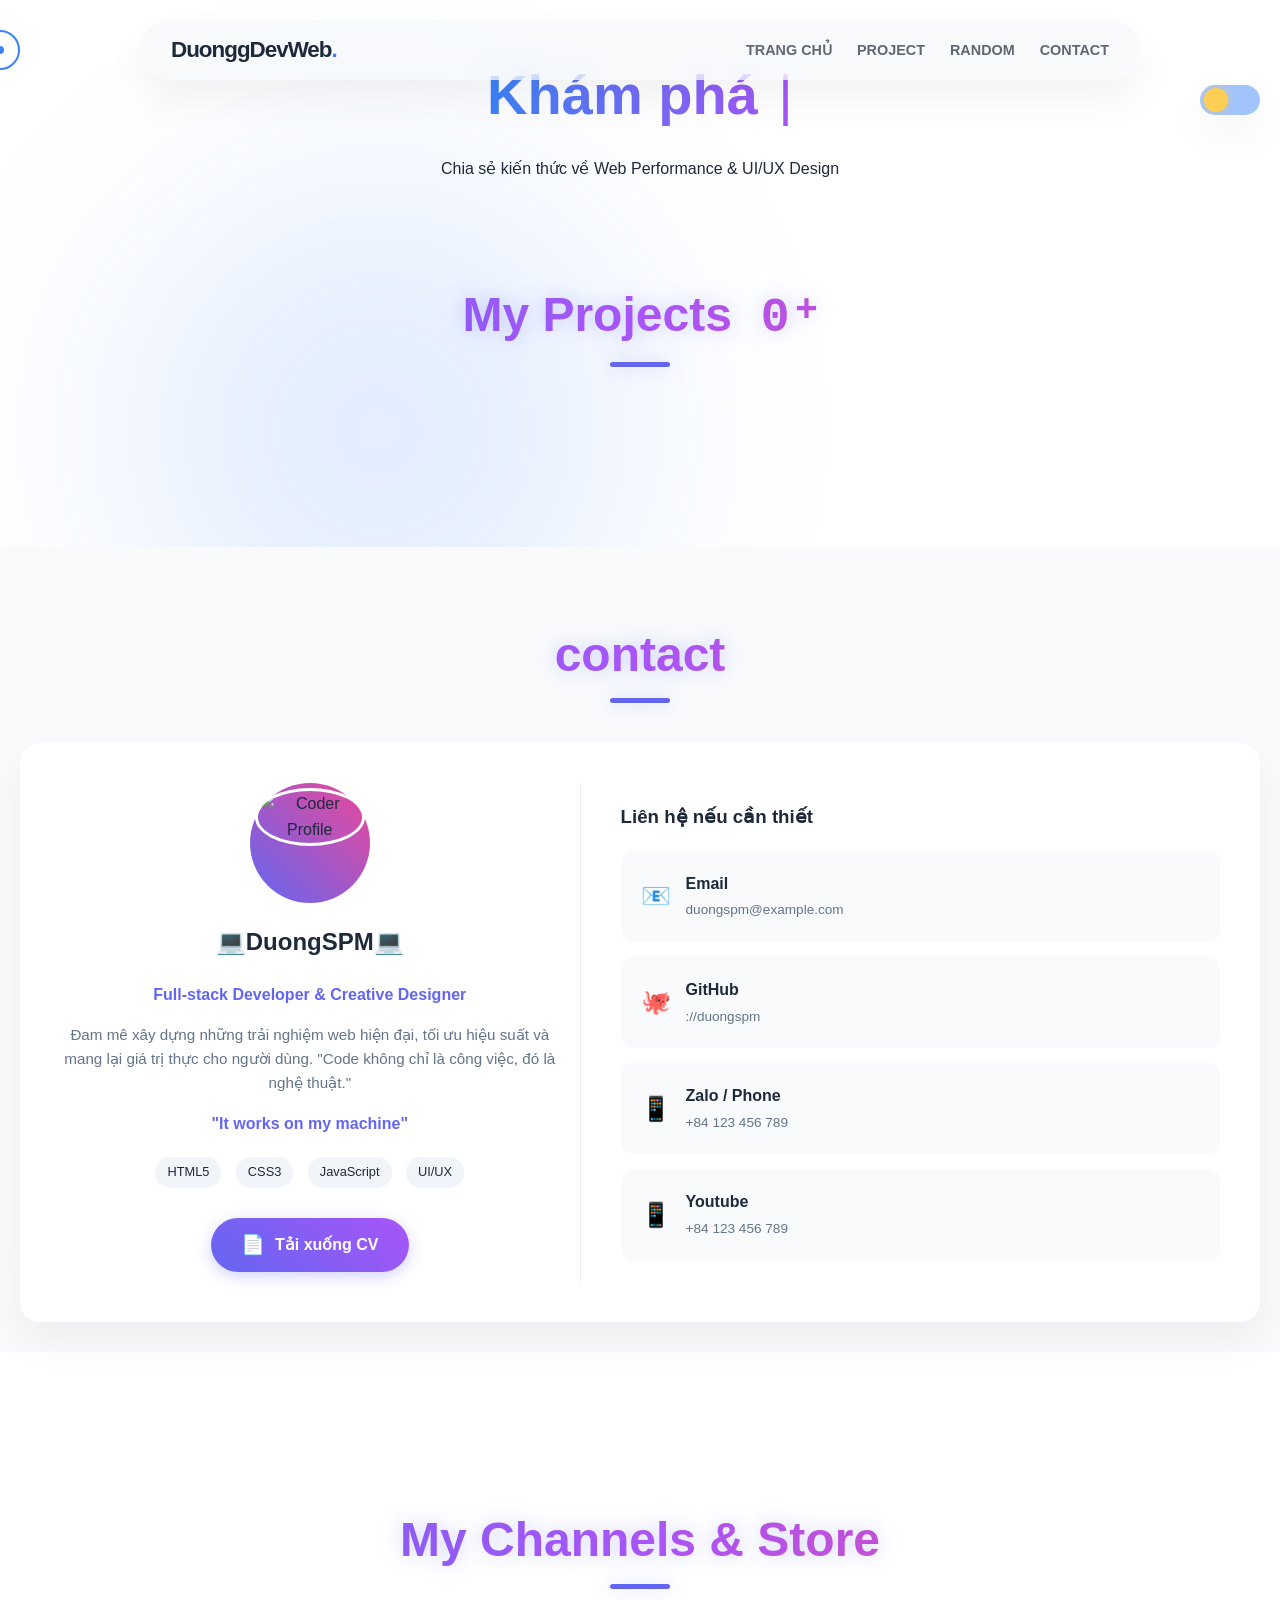
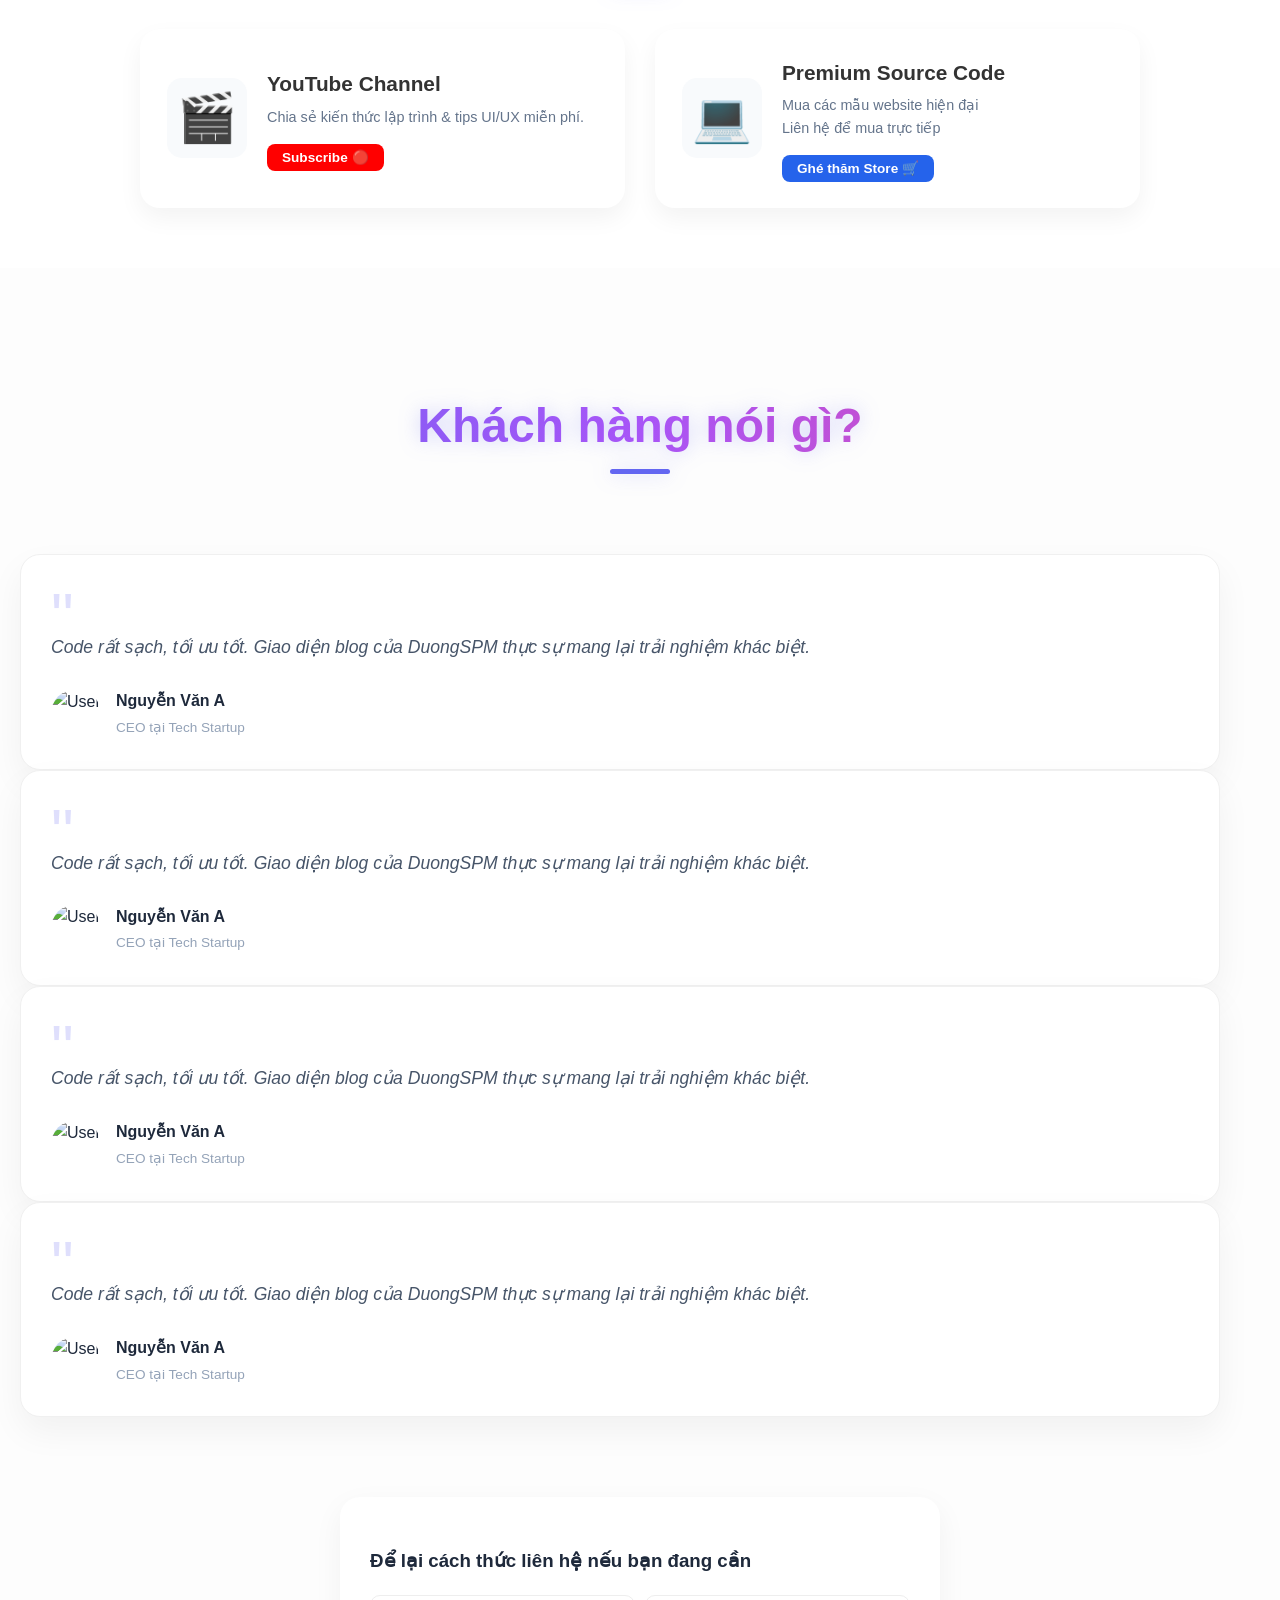
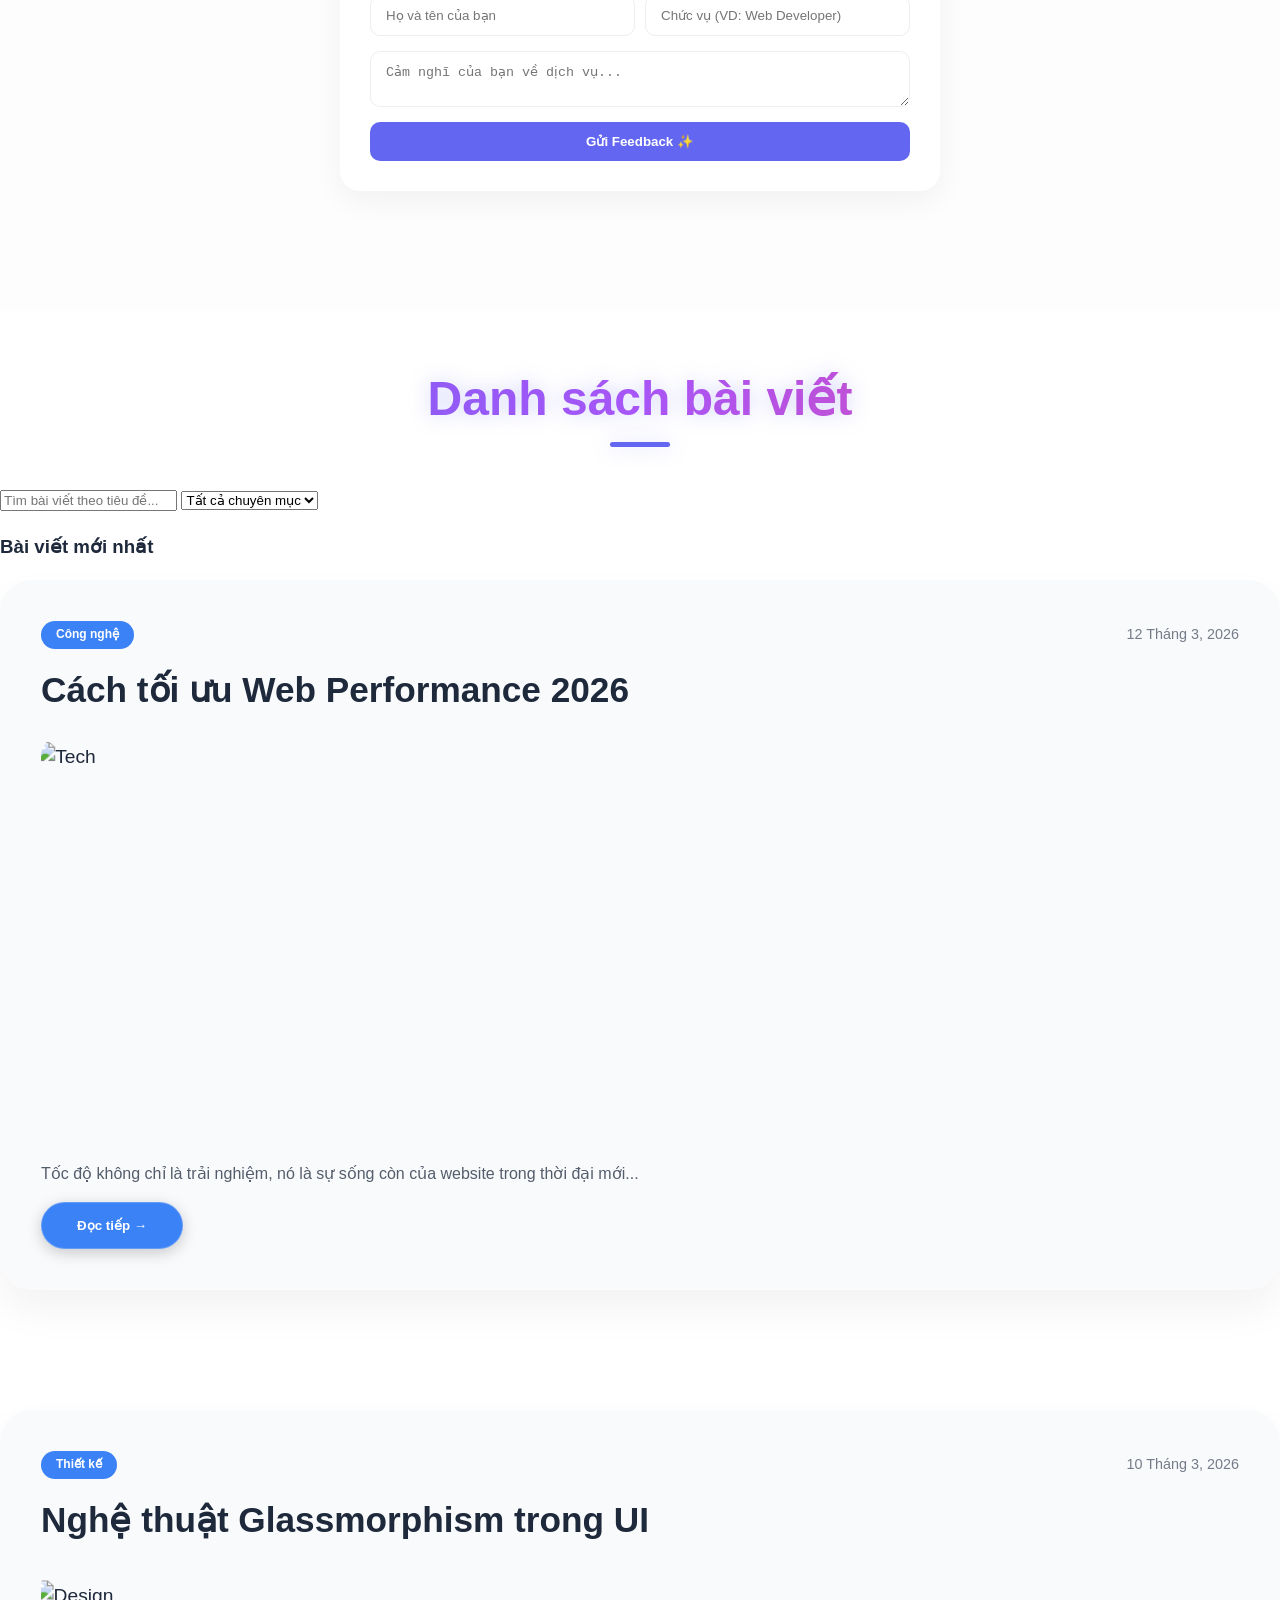
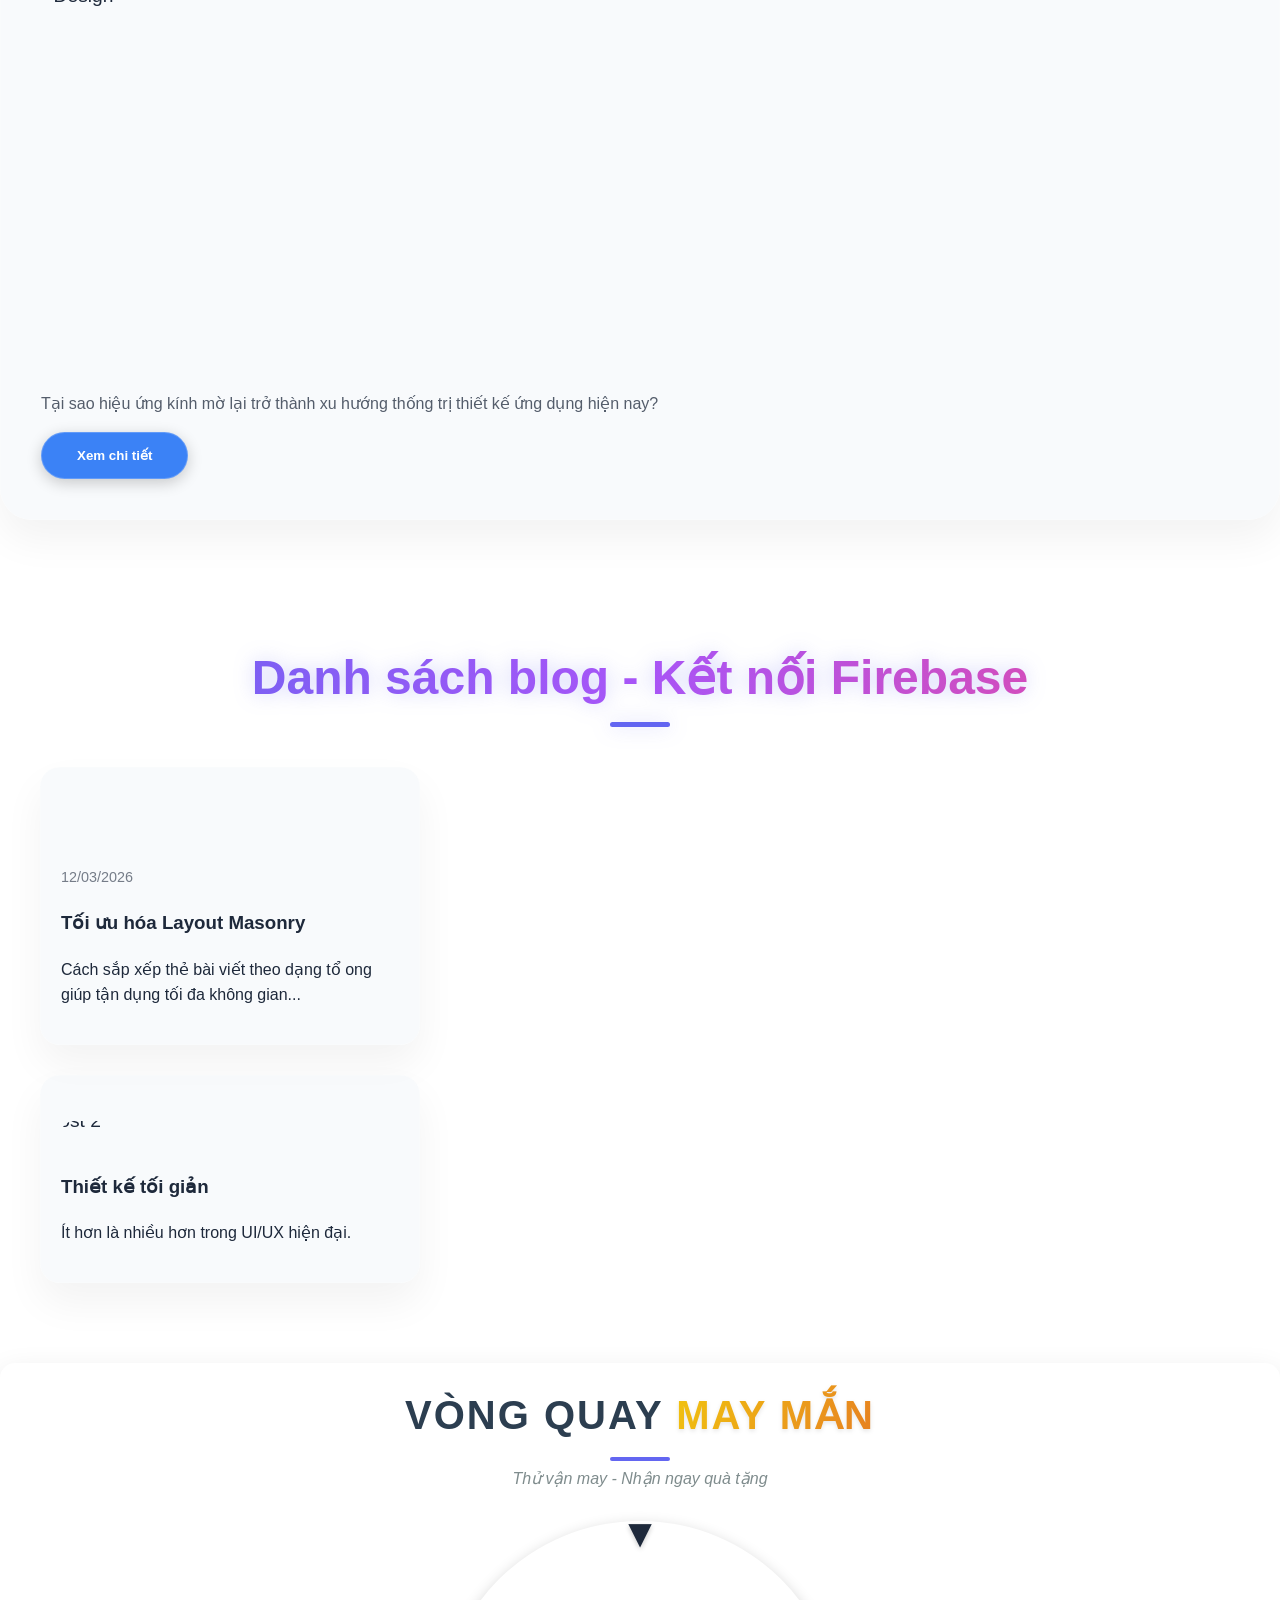
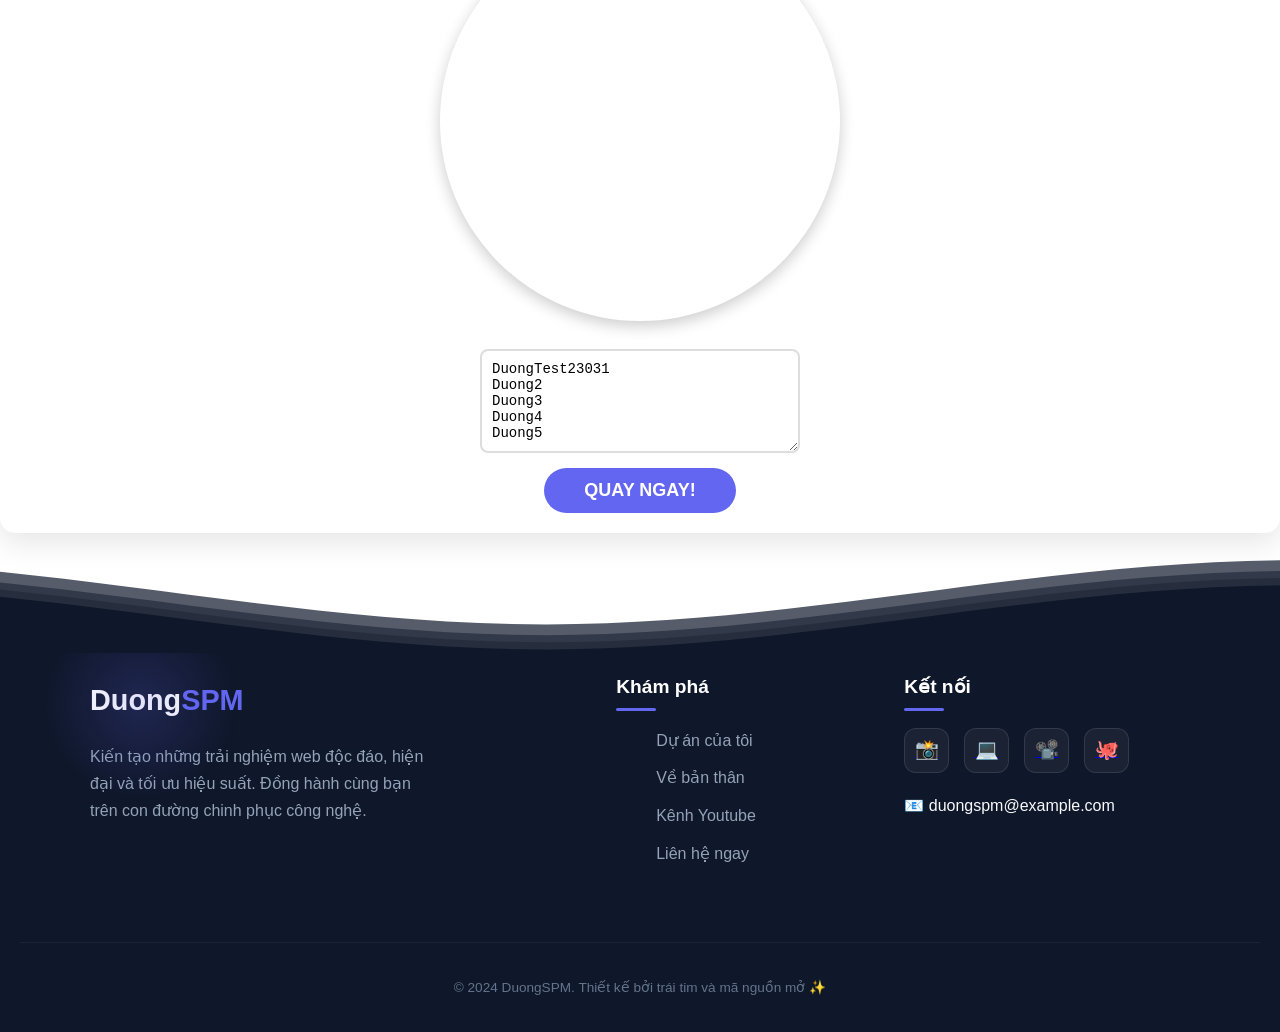
==== commit 378b5641: "all" ====
--- a/index.html
+++ b/index.html
@@ -13,31 +13,8 @@
 </head>
 
 <body>
-
-    <!-- Các thành phần hệ thống -->
-    
-    <div class="bg-blobs">
-        <div class="blob"></div>
-    </div>
-    <div class="progress-container">
-        <div class="progress-bar" id="bar"></div>
-    </div>
     <div class="cursor-dot"></div>
     <div class="cursor-outline"></div>
-
-    <!-- <nav>
-        <a href="#post1">Bài viết 1</a>
-        <a href="#post2">Bài viết 2</a>
-    </nav> -->
-
-    <!-- <button class="theme-btn" onclick="toggleTheme()">Sáng / Tối</button> -->
-    <button class="theme-toggle-mini glass-card" onclick="toggleTheme()" aria-label="Toggle Theme">
-        <div class="toggle-track">
-            <div class="toggle-star"></div>
-            <div class="toggle-moon"></div>
-        </div>
-    </button>
-
     <div class="container">
         <!-- Header -->
         <header class="header" data-include="./inc/header.html" data-path="./"></header>
@@ -343,7 +320,7 @@
 
                 <div class="wheel-controls">
                     <textarea id="wheelInput" class="wheel-input" rows="5"
-                        placeholder="Nhập tên, mỗi dòng một mục">Duong1&#10;Duong2&#10;Duong3&#10;Duong4&#10;Duong5</textarea>
+                        placeholder="Nhập tên, mỗi dòng một mục">DuongTest23031&#10;Duong2&#10;Duong3&#10;Duong4&#10;Duong5</textarea>
                     <button id="wheelBtn" class="wheel-button">QUAY NGAY!</button>
                 </div>
             </div>
@@ -361,12 +338,12 @@
     <!-- random -->
 
     <!-- Footer -->
-	    <footer class="footer" data-include="./inc/footer.html" data-path="./"></footer>
+    <footer class="footer" data-include="./inc/footer.html" data-path="./"></footer>
     <!-- End Footer -->
 
     <script src="https://cdn.jsdelivr.net/npm/swiper@12/swiper-bundle.min.js"></script>
     <script src="https://cdn.jsdelivr.net/npm/@hiseb/confetti@2.1.0/dist/confetti.min.js"></script>
-    
+
     <script src="assets/js/inc.js"></script>
     <script src="assets/common/common.js"></script>
     <script src="assets/js/top.js"></script>
--- a/assets/css/top.css
+++ b/assets/css/top.css
@@ -1,103 +1,52 @@
-:root {
-    --primary: #3b82f6;
-    --bg: #ffffff;
-    --text: #1e293b;
-    --card: rgba(241, 245, 249, 0.5);
-    --nav-bg: rgba(255, 255, 255, 0.7);
-    --speed: 1s;
-}
-
-[data-theme="dark"] {
-    --bg: #0f172a;
-    --text: #f8fafc;
-    --card: rgba(30, 41, 59, 0.5);
-    --nav-bg: rgba(15, 23, 42, 0.7);
-    --primary: #60a5fa;
-}
-
-* { box-sizing: border-box; cursor: none !important; }
-
-body {
-    margin: 0;
-    background-color: var(--bg);
-    color: var(--text);
-    font-family: 'Segoe UI', sans-serif;
-    line-height: 1.6;
-    transition: background-color 0.4s ease;
-}
-
-/* UI Components */
-.progress-container { position: fixed; top: 0; width: 100%; height: 4px; z-index: 2000; }
-.progress-bar { height: 100%; width: 0%; background: var(--primary); box-shadow: 0 0 10px var(--primary); }
-
-nav {
-    position: fixed; top: 0; width: 100%; height: 70px;
-    display: flex; justify-content: center; align-items: center;
-    background: var(--nav-bg); backdrop-filter: blur(10px); z-index: 1000; gap: 30px;
-}
-nav a { text-decoration: none; color: var(--text); font-weight: 600; font-size: 0.9rem; text-transform: uppercase; }
-
-.theme-btn {
-    position: fixed; top: 85px; right: 20px; z-index: 1000;
-    padding: 8px 16px; border-radius: 20px; border: 2px solid var(--primary);
-    background: var(--bg); color: var(--primary); font-weight: 600;
-}
-
-/* Blog Layout */
-.container { max-width: 1200px; margin: 50px auto;}
-.blog-header { text-align: center; margin-bottom: 100px; }
-.blog-header h1 { font-size: 3.5rem; margin: 0; background: linear-gradient(to right, var(--primary), #a855f7); -webkit-background-clip: text; -webkit-text-fill-color: transparent; }
-
-.section { margin-bottom: 120px; scroll-margin-top: 120px; }
-
-/* Glassmorphism Card */
-.glass-card {
-    background: var(--card);
-    backdrop-filter: blur(15px);
-    -webkit-backdrop-filter: blur(15px);
-    border: 1px solid rgba(255, 255, 255, 0.1);
-    border-radius: 32px;
-    padding: 40px;
-    box-shadow: 0 20px 40px rgba(0,0,0,0.05);
-    transition: transform 0.4s ease;
-}
-
-.post-meta { display: flex; justify-content: space-between; align-items: center; margin-bottom: 20px; }
-.category { background: var(--primary); color: white; padding: 4px 15px; border-radius: 50px; font-size: 0.75rem; font-weight: 700; }
-time { font-size: 0.9rem; opacity: 0.6; }
-
-.post-title { font-size: 2.2rem; margin: 15px 0; line-height: 1.2; }
-
-.img-wrap { width: 100%; height: 400px; overflow: hidden; border-radius: 20px; margin: 25px 0; }
-.parallax-img { width: 100%; height: 120%; object-fit: cover; transform: scale(1.1); }
-
-/* Custom Cursor */
-.cursor-dot, .cursor-outline { position: fixed; pointer-events: none; border-radius: 50%; z-index: 9999; transform: translate(-50%, -50%); }
-.cursor-dot { width: 8px; height: 8px; background: var(--primary); }
-.cursor-outline { width: 40px; height: 40px; border: 2px solid var(--primary); transition: width 0.3s, height 0.3s; }
+/* top.css page-specific styles */
 
 /* Interactive Elements */
 .magnetic-btn {
-    padding: 15px 35px; border-radius: 50px; border: none;
-    background: var(--primary); color: white; font-weight: 600;
+    padding: 15px 35px;
+    border-radius: 50px;
+    border: none;
+    background: var(--primary);
+    color: white;
+    font-weight: 600;
     transition: transform 0.3s cubic-bezier(0.23, 1, 0.32, 1);
 }
 
-.reveal { opacity: 0; transform: translateY(40px); transition: all 1s ease-out; }
-.reveal.active { opacity: 1; transform: translateY(0); }
+.reveal {
+    opacity: 0;
+    transform: translateY(40px);
+    transition: all 1s ease-out;
+}
+
+.reveal.active {
+    opacity: 1;
+    transform: translateY(0);
+}
 
 .back-top {
-    position: fixed; bottom: 30px; right: 30px; width: 50px; height: 50px;
-    border-radius: 50%; background: var(--primary); color: white; border: none;
-    opacity: 0; visibility: hidden; transition: 0.4s; z-index: 1000;
-}
-.back-top.show { opacity: 1; visibility: visible; }
-
-.blob { position: fixed; top: 20%; left: 10%; width: 500px; height: 500px; background: var(--primary); filter: blur(120px); opacity: 0.15; z-index: -1; border-radius: 50%; animation: move 20s infinite alternate; }
-@keyframes move { from { transform: translate(-5%, -5%); } to { transform: translate(15%, 15%); } }
+    position: fixed;
+    bottom: 30px;
+    right: 30px;
+    width: 50px;
+    height: 50px;
+    border-radius: 50%;
+    background: var(--primary);
+    color: white;
+    border: none;
+    opacity: 0;
+    visibility: hidden;
+    transition: 0.4s;
+    z-index: 1000;
+}
+
+.back-top.show {
+    opacity: 1;
+    visibility: visible;
+}
+
 .main-header {
     position: fixed;
-    top: 20px; /* Cách mép trên một khoảng */
+    top: 20px;
+    /* Cách mép trên một khoảng */
     left: 50%;
     transform: translateX(-50%);
     width: 90%;
@@ -109,8 +58,10 @@
     display: flex;
     justify-content: space-between;
     align-items: center;
-    padding: 10px 30px !important; /* Ghi đè padding của glass-card */
-    border-radius: 50px !important; /* Bo tròn kiểu viên thuốc */
+    padding: 10px 30px !important;
+    /* Ghi đè padding của glass-card */
+    border-radius: 50px !important;
+    /* Bo tròn kiểu viên thuốc */
     height: 60px;
 }
 
@@ -120,7 +71,9 @@
     letter-spacing: -1px;
 }
 
-.logo span { color: var(--primary); }
+.logo span {
+    color: var(--primary);
+}
 
 .nav-links {
     display: flex;
@@ -161,15 +114,10 @@
     width: 100%;
 }
 
-.theme-toggle-mini {
-    background: none;
-    border: none;
-    font-size: 1.2rem;
-    cursor: none; /* Đồng bộ với custom cursor */
-}
 /* Container Masonry */
 .blog-masonry {
-    column-count: 2; /* Chia 2 cột trên Tablet */
+    column-count: 2;
+    /* Chia 2 cột trên Tablet */
     column-gap: 30px;
     width: 100%;
     max-width: 1200px;
@@ -178,25 +126,30 @@
 
 @media (min-width: 1024px) {
     .blog-masonry {
-        column-count: 3; /* Chia 3 cột trên Desktop */
+        column-count: 3;
+        /* Chia 3 cột trên Desktop */
     }
 }
 
 /* Tùy chỉnh thẻ bài viết */
 .blog-item {
-    break-inside: avoid; /* Quan trọng: Ngăn bài viết bị cắt đôi giữa 2 cột */
+    break-inside: avoid;
+    /* Quan trọng: Ngăn bài viết bị cắt đôi giữa 2 cột */
     margin-bottom: 30px;
-    display: inline-block; /* Đảm bảo layout ổn định */
+    display: inline-block;
+    /* Đảm bảo layout ổn định */
     width: 100%;
 }
 
 .img-wrap.auto-height {
-    height: auto; /* Bỏ chiều cao cố định 500px trước đó */
+    height: auto;
+    /* Bỏ chiều cao cố định 500px trước đó */
     max-height: none;
 }
 
 .img-wrap.auto-height img {
-    height: auto; /* Ảnh sẽ cao theo tỷ lệ thực tế */
+    height: auto;
+    /* Ảnh sẽ cao theo tỷ lệ thực tế */
     width: 100%;
     display: block;
 }
@@ -206,11 +159,15 @@
     padding: 20px;
     border-radius: 20px;
 }
+
 /* Container quản lý trạng thái hover chung */
 .blog-masonry:has(.blog-item:hover) .blog-item:not(:hover) {
-    opacity: 0.4; /* Làm mờ các bài viết khác */
-    filter: blur(1px) grayscale(0.5); /* Thêm độ nhòe và giảm màu */
-    transform: scale(1); /* Thu nhỏ nhẹ các bài không được chọn */
+    opacity: 0.4;
+    /* Làm mờ các bài viết khác */
+    filter: blur(1px) grayscale(0.5);
+    /* Thêm độ nhòe và giảm màu */
+    transform: scale(1);
+    /* Thu nhỏ nhẹ các bài không được chọn */
 }
 
 /* Hiệu ứng cho bài viết đang được hover */
@@ -222,33 +179,40 @@
 .blog-item:hover {
     opacity: 1 !important;
     filter: blur(0) grayscale(0) !important;
-    transform: scale(1.05); /* Phóng to bài viết đang chọn */
-    z-index: 10; /* Đảm bảo bài viết nổi lên trên */
+    transform: scale(1.05);
+    /* Phóng to bài viết đang chọn */
+    z-index: 10;
+    /* Đảm bảo bài viết nổi lên trên */
 }
 
 /* Làm mượt chuyển động của ảnh bên trong khi hover */
 .blog-item:hover .parallax-img {
-    transform: scale(1.2) !important; /* Phóng to ảnh bên trong thêm một chút */
+    transform: scale(1.2) !important;
+    /* Phóng to ảnh bên trong thêm một chút */
 }
 
 /* Đảm bảo custom cursor to ra khi hover vào card */
-.blog-item:hover ~ .cursor-outline {
+.blog-item:hover~.cursor-outline {
     width: 80px;
     height: 80px;
     background: rgba(59, 130, 246, 0.1);
 }
+
 .blog-item {
     position: relative;
-    perspective: 1000px; /* Tạo chiều sâu cho hiệu ứng 3D nhẹ */
+    perspective: 1000px;
+    /* Tạo chiều sâu cho hiệu ứng 3D nhẹ */
 }
 
 /* Lớp tạo quầng sáng */
 .glass-card::before {
     content: '';
     position: absolute;
-    inset: -5px; /* Tỏa ra ngoài viền một chút */
+    inset: -5px;
+    /* Tỏa ra ngoài viền một chút */
     border-radius: inherit;
-    background: var(--primary); /* Mặc định là màu xanh */
+    background: var(--primary);
+    /* Mặc định là màu xanh */
     filter: blur(20px);
     opacity: 0;
     transition: opacity 0.5s ease, background 0.5s ease;
@@ -257,15 +221,18 @@
 
 /* Khi Hover vào bài viết */
 .blog-item:hover .glass-card::before {
-    opacity: 0.6; /* Hiện quầng sáng */
+    opacity: 0.6;
+    /* Hiện quầng sáng */
 }
 
 /* Hiệu ứng zoom ảnh mượt hơn */
 .img-wrap img {
     transition: transform 0.6s cubic-bezier(0.2, 1, 0.3, 1);
 }
+
 .glass-card::before {
-    background: var(--glow-color, var(--primary)); /* Ưu tiên màu từ JS */
+    background: var(--glow-color, var(--primary));
+    /* Ưu tiên màu từ JS */
 }
 
 /* Hiệu ứng đặc biệt: Quầng sáng đuổi theo con trỏ bên trong Card */
@@ -273,6 +240,7 @@
     border-color: var(--glow-color);
     box-shadow: 0 0 30px rgba(var(--glow-color), 0.2);
 }
+
 .main-header {
     position: fixed;
     top: 20px;
@@ -287,7 +255,8 @@
 
 /* Class sẽ được JS thêm vào khi cuộn xuống */
 .main-header.nav-hidden {
-    transform: translate(-50%, -120%); /* Đẩy menu lên trên khỏi màn hình */
+    transform: translate(-50%, -120%);
+    /* Đẩy menu lên trên khỏi màn hình */
     opacity: 0;
 }
 
@@ -296,6 +265,7 @@
     transform: translate(-50%, 0);
     opacity: 1;
 }
+
 /* 1. Mặc định ẩn nút Hamburger trên Desktop */
 .hamburger {
     display: none;
@@ -316,28 +286,46 @@
 
 /* 2. Responsive cho Mobile (Dưới 768px) */
 @media (max-width: 768px) {
-    .hamburger { display: flex; }
-    
+    .hamburger {
+        display: flex;
+    }
+
     .nav-links {
         position: fixed;
-        top: 0; right: -100%; /* Ẩn sang phải */
-        width: 80%; height: 100vh;
+        top: 0;
+        right: -100%;
+        /* Ẩn sang phải */
+        width: 80%;
+        height: 100vh;
         background: var(--card);
         backdrop-filter: blur(25px);
         flex-direction: column;
         justify-content: center;
         align-items: center;
         transition: 0.5s cubic-bezier(0.4, 0, 0.2, 1);
-        box-shadow: -10px 0 30px rgba(0,0,0,0.1);
-    }
-
-    .nav-links.active { right: 0; } /* Hiện menu */
+        box-shadow: -10px 0 30px rgba(0, 0, 0, 0.1);
+    }
+
+    .nav-links.active {
+        right: 0;
+    }
+
+    /* Hiện menu */
 
     /* Biến Hamburger thành dấu X */
-    .hamburger.active .line:nth-child(1) { transform: translateY(9px) rotate(45deg); }
-    .hamburger.active .line:nth-child(2) { opacity: 0; }
-    .hamburger.active .line:nth-child(3) { transform: translateY(-9px) rotate(-45deg); }
-}
+    .hamburger.active .line:nth-child(1) {
+        transform: translateY(9px) rotate(45deg);
+    }
+
+    .hamburger.active .line:nth-child(2) {
+        opacity: 0;
+    }
+
+    .hamburger.active .line:nth-child(3) {
+        transform: translateY(-9px) rotate(-45deg);
+    }
+}
+
 /* Trạng thái mặc định của từng mục menu trên Mobile */
 @media (max-width: 768px) {
     .nav-item {
@@ -353,13 +341,26 @@
     }
 
     /* Tạo độ trễ so le (Staggered) */
-    .nav-links.active li:nth-child(1) .nav-item { transition-delay: 0.1s; }
-    .nav-links.active li:nth-child(2) .nav-item { transition-delay: 0.2s; }
-    .nav-links.active li:nth-child(3) .nav-item { transition-delay: 0.3s; }
-    .nav-links.active li:nth-child(4) .nav-item { transition-delay: 0.4s; }
-}
+    .nav-links.active li:nth-child(1) .nav-item {
+        transition-delay: 0.1s;
+    }
+
+    .nav-links.active li:nth-child(2) .nav-item {
+        transition-delay: 0.2s;
+    }
+
+    .nav-links.active li:nth-child(3) .nav-item {
+        transition-delay: 0.3s;
+    }
+
+    .nav-links.active li:nth-child(4) .nav-item {
+        transition-delay: 0.4s;
+    }
+}
+
 .blog-header h1 {
-    display: inline; /* Để con trỏ nằm sát chữ */
+    display: inline;
+    /* Để con trỏ nằm sát chữ */
     font-size: 3.5rem;
     background: linear-gradient(to right, var(--primary), #a855f7);
     -webkit-background-clip: text;
@@ -374,12 +375,21 @@
 }
 
 @keyframes blink {
-    0%, 100% { opacity: 1; }
-    50% { opacity: 0; }
-}
+
+    0%,
+    100% {
+        opacity: 1;
+    }
+
+    50% {
+        opacity: 0;
+    }
+}
+
 .typing-text {
     color: var(--primary);
-    text-shadow: 0 0 10px rgba(59, 130, 246, 0.3); /* Tạo độ rực rỡ nhẹ */
+    text-shadow: 0 0 10px rgba(59, 130, 246, 0.3);
+    /* Tạo độ rực rỡ nhẹ */
     font-weight: 800;
 }
 
@@ -390,8 +400,11 @@
 }
 
 @keyframes blink {
-    50% { opacity: 0; }
-}
+    50% {
+        opacity: 0;
+    }
+}
+
 /* --- RESPONSIVE LOGIC --- */
 
 /* 1. Màn hình Tablet (Dưới 1024px) */
@@ -400,12 +413,13 @@
         max-width: calc(100% - 40px);
         margin: 30px auto;
     }
-    
+
     .blog-masonry {
-        column-count: 2; /* Chia 2 cột */
+        column-count: 2;
+        /* Chia 2 cột */
         column-gap: 20px;
     }
-    
+
     .blog-header h1 {
         font-size: 2.8rem;
     }
@@ -413,11 +427,16 @@
 
 /* 2. Màn hình Mobile (Dưới 768px) */
 @media (max-width: 768px) {
+
     /* Tắt Custom Cursor trên Mobile (Dùng cảm ứng không cần trỏ chuột) */
-    .cursor-dot, .cursor-outline {
+    .cursor-dot,
+    .cursor-outline {
         display: none;
     }
-    * { cursor: auto !important; }
+
+    * {
+        cursor: auto !important;
+    }
 
     /* Layout Blog 1 cột duy nhất */
     .blog-masonry {
@@ -425,12 +444,14 @@
     }
 
     .glass-card {
-        padding: 20px; /* Giảm padding để tiết kiệm không gian */
+        padding: 20px;
+        /* Giảm padding để tiết kiệm không gian */
         margin-bottom: 20px;
     }
 
     .img-wrap {
-        height: 250px; /* Thu nhỏ chiều cao ảnh để dễ cuộn */
+        height: 250px;
+        /* Thu nhỏ chiều cao ảnh để dễ cuộn */
     }
 
     .blog-header h1 {
@@ -458,12 +479,13 @@
     .blog-header h1 {
         font-size: 1.6rem;
     }
-    
+
     .category {
         font-size: 0.6rem;
         padding: 3px 8px;
     }
 }
+
 .progress-bar {
     height: 100%;
     width: 0%;
@@ -474,24 +496,24 @@
 }
 
 @keyframes gradientMove {
-    0% { background-position: 100% 0%; }
-    100% { background-position: -100% 0%; }
-}
-
-:root {
-    /* Cập nhật biến màu Pastel */
-    --primary: #a1c4fd;
-    --pastel-pink: #ff9a9e;
-    --pastel-purple: #c2e9fb;
+    0% {
+        background-position: 100% 0%;
+    }
+
+    100% {
+        background-position: -100% 0%;
+    }
 }
 
 .progress-bar {
     background: linear-gradient(90deg, #ff9a9e 0%, #fecfef 50%, #a1c4fd 100%);
     /* Hiệu ứng bóng đổ mờ ảo, nhẹ nhàng */
     box-shadow: 0 4px 15px rgba(255, 154, 158, 0.3);
-    border-radius: 0 10px 10px 0; /* Bo góc đầu thanh tiến trình */
+    border-radius: 0 10px 10px 0;
+    /* Bo góc đầu thanh tiến trình */
     transition: width 0.4s cubic-bezier(0.23, 1, 0.32, 1);
 }
+
 .theme-toggle-mini {
     position: fixed;
     top: 85px;
@@ -503,7 +525,8 @@
     border: 1px solid rgba(255, 255, 255, 0.2);
     overflow: hidden;
     z-index: 1001;
-    cursor: none !important; /* Vẫn giữ custom cursor */
+    cursor: none !important;
+    /* Vẫn giữ custom cursor */
 }
 
 .toggle-track {
@@ -511,7 +534,8 @@
     width: 100%;
     height: 100%;
     transition: background 0.5s ease;
-    background: #a1c4fd; /* Màu trời sáng */
+    background: #a1c4fd;
+    /* Màu trời sáng */
 }
 
 /* Biểu tượng chính (Mặt trời / Mặt trăng) */
@@ -521,7 +545,8 @@
     left: 4px;
     width: 24px;
     height: 24px;
-    background: #ffce54; /* Màu mặt trời */
+    background: #ffce54;
+    /* Màu mặt trời */
     border-radius: 50%;
     transition: all 0.5s cubic-bezier(0.5, 1.5, 0.5, 1);
     box-shadow: 0 0 10px rgba(255, 206, 84, 0.5);
@@ -542,22 +567,26 @@
 
 /* --- KHI Ở DARK MODE --- */
 [data-theme="dark"] .toggle-track {
-    background: #2c3e50; /* Màu trời đêm */
+    background: #2c3e50;
+    /* Màu trời đêm */
 }
 
 [data-theme="dark"] .toggle-moon {
     left: 32px;
     background: #f1f5f9;
-    box-shadow: -6px 0 0 0 #cbd5e1 inset; /* Tạo hình khuyết mặt trăng */
+    box-shadow: -6px 0 0 0 #cbd5e1 inset;
+    /* Tạo hình khuyết mặt trăng */
 }
 
 [data-theme="dark"] .toggle-star {
     opacity: 1;
     box-shadow: -10px 5px 0 -1px white, -5px -6px 0 -1px white;
 }
+
 .stardust-particle {
     position: fixed;
-    pointer-events: none; /* Không cản trở việc click */
+    pointer-events: none;
+    /* Không cản trở việc click */
     width: 4px;
     height: 4px;
     border-radius: 50%;
@@ -569,11 +598,27 @@
 }
 
 @keyframes fadeOut {
-    0% { transform: scale(1) translate(0, 0); opacity: 1; }
-    100% { transform: scale(0.2) translate(var(--moveX), var(--moveY)); opacity: 0; }
-}
-.todo-input-flex { display: flex; gap: 10px; margin-bottom: 20px; }
-.todo-list { list-style: none; padding: 0; }
+    0% {
+        transform: scale(1) translate(0, 0);
+        opacity: 1;
+    }
+
+    100% {
+        transform: scale(0.2) translate(var(--moveX), var(--moveY));
+        opacity: 0;
+    }
+}
+
+.todo-input-flex {
+    display: flex;
+    gap: 10px;
+    margin-bottom: 20px;
+}
+
+.todo-list {
+    list-style: none;
+    padding: 0;
+}
 
 .todo-item {
     display: flex;
@@ -587,16 +632,35 @@
     border: 1px solid rgba(255, 255, 255, 0.1);
 }
 
-.todo-item:hover { background: rgba(255, 255, 255, 0.1); transform: translateX(5px); }
+.todo-item:hover {
+    background: rgba(255, 255, 255, 0.1);
+    transform: translateX(5px);
+}
 
 .todo-item.completed span {
     text-decoration: line-through;
     opacity: 0.5;
 }
 
-.todo-actions { display: flex; gap: 10px; }
-.btn-check { color: #10b981; cursor: pointer; background: none; border: none; }
-.btn-del { color: #ef4444; cursor: pointer; background: none; border: none; }
+.todo-actions {
+    display: flex;
+    gap: 10px;
+}
+
+.btn-check {
+    color: #10b981;
+    cursor: pointer;
+    background: none;
+    border: none;
+}
+
+.btn-del {
+    color: #ef4444;
+    cursor: pointer;
+    background: none;
+    border: none;
+}
+
 .post-title {
     font-size: 1.6rem;
     margin: 15px 0;
@@ -609,9 +673,11 @@
     font-size: 1rem;
     line-height: 1.6;
     color: var(--text);
-    opacity: 0.75; /* Tăng từ 0.5 lên 0.75 để dễ đọc hơn */
+    opacity: 0.75;
+    /* Tăng từ 0.5 lên 0.75 để dễ đọc hơn */
     display: -webkit-box;
-    -webkit-line-clamp: 3; /* Cắt chữ sau 3 dòng cho đều grid */
+    -webkit-line-clamp: 3;
+    /* Cắt chữ sau 3 dòng cho đều grid */
     -webkit-box-orient: vertical;
     overflow: hidden;
 }
@@ -620,11 +686,6 @@
 /* Kim chỉ định hướng */
 
 /* style.css */
-:root {
-    --primary-color: #27ae60;
-    --pointer-color: #e74c3c;
-    --border-color: #333;
-}
 
 .ramdom-wrap {
     display: flex;
@@ -641,7 +702,7 @@
     background: white;
     padding: 20px;
     border-radius: 15px;
-    box-shadow: 0 10px 30px rgba(0,0,0,0.1);
+    box-shadow: 0 10px 30px rgba(0, 0, 0, 0.1);
 }
 
 .wheel-wrapper {
@@ -658,14 +719,14 @@
     z-index: 10;
     font-size: 40px;
     color: var(--pointer-color);
-    text-shadow: 0 2px 5px rgba(0,0,0,0.2);
+    text-shadow: 0 2px 5px rgba(0, 0, 0, 0.2);
 }
 
 .wheel-canvas {
     border: 8px solid var(--border-color);
     border-radius: 50%;
     transition: transform 4s cubic-bezier(0.15, 0, 0.15, 1);
-    box-shadow: 0 5px 15px rgba(0,0,0,0.2);
+    box-shadow: 0 5px 15px rgba(0, 0, 0, 0.2);
 }
 
 .wheel-controls {
@@ -697,9 +758,18 @@
     transition: background 0.3s, transform 0.1s;
 }
 
-.wheel-button:hover { background-color: #219150; }
-.wheel-button:active { transform: scale(0.95); }
-.wheel-button:disabled { background-color: #ccc; cursor: not-allowed; }
+.wheel-button:hover {
+    background-color: #219150;
+}
+
+.wheel-button:active {
+    transform: scale(0.95);
+}
+
+.wheel-button:disabled {
+    background-color: #ccc;
+    cursor: not-allowed;
+}
 
 .wheel-header {
     margin-bottom: 30px;
@@ -721,7 +791,7 @@
     -webkit-background-clip: text;
     -webkit-text-fill-color: transparent;
     display: inline-block;
-    filter: drop-shadow(0 2px 2px rgba(0,0,0,0.1));
+    filter: drop-shadow(0 2px 2px rgba(0, 0, 0, 0.1));
     animation: shine 3s infinite linear;
 }
 
@@ -734,9 +804,17 @@
 
 /* Hiệu ứng lấp lánh nhẹ cho tiêu đề */
 @keyframes shine {
-    0% { filter: brightness(1); }
-    50% { filter: brightness(1.3) drop-shadow(0 0 10px rgba(241, 196, 15, 0.5)); }
-    100% { filter: brightness(1); }
+    0% {
+        filter: brightness(1);
+    }
+
+    50% {
+        filter: brightness(1.3) drop-shadow(0 0 10px rgba(241, 196, 15, 0.5));
+    }
+
+    100% {
+        filter: brightness(1);
+    }
 }
 
 /* Đường gạch dưới trang trí */
@@ -749,16 +827,20 @@
     margin: 10px auto 0;
     border-radius: 2px;
 }
+
 /* Responsive cho Smartphone */
 @media (max-width: 480px) {
     .wheel-title {
-        font-size: 1.8rem; /* Giảm cỡ chữ tiêu đề */
+        font-size: 1.8rem;
+        /* Giảm cỡ chữ tiêu đề */
     }
 
     .wheel-canvas {
-        width: 100% !important; /* Canvas tự co giãn */
+        width: 100% !important;
+        /* Canvas tự co giãn */
         height: auto !important;
-        max-width: 320px; /* Giới hạn kích thước trên mobile */
+        max-width: 320px;
+        /* Giới hạn kích thước trên mobile */
     }
 
     .wheel-pointer {
@@ -771,14 +853,21 @@
         box-sizing: border-box;
     }
 }
+
 /* Nền tối phía sau */
 .modal {
-    display: none; 
-    position: fixed; z-index: 1000; left: 0; top: 0;
-    width: 100%; height: 100%;
-    background-color: rgba(0,0,0,0.7);
-    backdrop-filter: blur(5px); /* Làm mờ nền */
-    align-items: center; justify-content: center;
+    display: none;
+    position: fixed;
+    z-index: 1000;
+    left: 0;
+    top: 0;
+    width: 100%;
+    height: 100%;
+    background-color: rgba(0, 0, 0, 0.7);
+    backdrop-filter: blur(5px);
+    /* Làm mờ nền */
+    align-items: center;
+    justify-content: center;
 }
 
 /* Nội dung hộp thoại */
@@ -787,11 +876,16 @@
     padding: 30px;
     border-radius: 20px;
     text-align: center;
-    width: 80%; max-width: 350px;
+    width: 80%;
+    max-width: 350px;
     animation: popUp 0.5s cubic-bezier(0.175, 0.885, 0.32, 1.275);
 }
 
-.modal-header { font-size: 1.2rem; color: #7f8c8d; font-weight: bold; }
+.modal-header {
+    font-size: 1.2rem;
+    color: #7f8c8d;
+    font-weight: bold;
+}
 
 .winner-name {
     font-size: 2.5rem;
@@ -805,21 +899,35 @@
     margin-top: 20px;
     padding: 10px 30px;
     background: #27ae60;
-    color: white; border: none; border-radius: 50px;
-    cursor: pointer; font-weight: bold;
+    color: white;
+    border: none;
+    border-radius: 50px;
+    cursor: pointer;
+    font-weight: bold;
 }
 
 @keyframes popUp {
-    from { transform: scale(0.5); opacity: 0; }
-    to { transform: scale(1); opacity: 1; }
-}
-:root {
-    --primary-color: #6366f1;
-    --bg-dark: #0f172a;
-}
-
-.projects-section { padding: 40px 20px; text-align: center; }
-.section-title { font-size: 2rem; margin-bottom: 30px; color: #333; }
+    from {
+        transform: scale(0.5);
+        opacity: 0;
+    }
+
+    to {
+        transform: scale(1);
+        opacity: 1;
+    }
+}
+
+.projects-section {
+    padding: 40px 20px;
+    text-align: center;
+}
+
+.section-title {
+    font-size: 2rem;
+    margin-bottom: 30px;
+    color: #333;
+}
 
 .project-grid {
     display: grid;
@@ -833,7 +941,7 @@
     background: white;
     border-radius: 15px;
     overflow: hidden;
-    box-shadow: 0 10px 20px rgba(0,0,0,0.05);
+    box-shadow: 0 10px 20px rgba(0, 0, 0, 0.05);
     transition: all 0.3s ease;
     text-decoration: none;
     color: inherit;
@@ -859,9 +967,21 @@
     transform: scale(1.05);
 }
 
-.project-info { padding: 15px; text-align: left; }
-.project-info h3 { margin: 0 0 5px; font-size: 1.2rem; }
-.project-info p { font-size: 0.9rem; color: #666; margin-bottom: 10px; }
+.project-info {
+    padding: 15px;
+    text-align: left;
+}
+
+.project-info h3 {
+    margin: 0 0 5px;
+    font-size: 1.2rem;
+}
+
+.project-info p {
+    font-size: 0.9rem;
+    color: #666;
+    margin-bottom: 10px;
+}
 
 .tag {
     display: inline-block;
@@ -872,18 +992,19 @@
     border-radius: 20px;
     font-weight: bold;
 }
+
 .section-title {
     font-size: 3rem;
     font-weight: 800;
     text-align: center;
     margin-bottom: 50px;
     position: relative;
-    
+
     /* Hiệu ứng chữ dải màu (Gradient) */
     background: linear-gradient(to right, #6366f1, #a855f7, #ec4899);
     -webkit-background-clip: text;
     -webkit-text-fill-color: transparent;
-    
+
     /* Hiệu ứng trượt nhẹ từ dưới lên khi load trang */
     animation: slideUpFade 1s ease-out;
     filter: drop-shadow(0 0 10px rgba(99, 102, 241, 0.3));
@@ -913,14 +1034,18 @@
         opacity: 0;
         transform: translateY(30px);
     }
+
     to {
         opacity: 1;
         transform: translateY(0);
     }
 }
+
 .counter {
-    font-family: 'Courier New', Courier, monospace; /* Kiểu chữ số hiện đại */
-    color: #ec4899; /* Màu hồng tím nổi bật */
+    font-family: 'Courier New', Courier, monospace;
+    /* Kiểu chữ số hiện đại */
+    color: #ec4899;
+    /* Màu hồng tím nổi bật */
     margin-left: 10px;
     display: inline-block;
     min-width: 40px;
@@ -934,60 +1059,142 @@
 
 /* Hiệu ứng rung nhẹ khi con số nhảy xong */
 @keyframes bounceCount {
-    0%, 100% { transform: scale(1); }
-    50% { transform: scale(1.2); }
+
+    0%,
+    100% {
+        transform: scale(1);
+    }
+
+    50% {
+        transform: scale(1.2);
+    }
 }
 
 .bounce {
     animation: bounceCount 0.4s ease-out;
 }
+
 /* contact */
-.contact-section { padding: 30px 20px; background: #f8fafc; }
+.contact-section {
+    padding: 30px 20px;
+    background: #f8fafc;
+}
+
 .contact-container {
-    max-width: 100%; margin: auto;
-    display: flex; flex-wrap: wrap;
-    gap: 40px; background: white;
-    padding: 40px; border-radius: 20px;
-    box-shadow: 0 20px 40px rgba(0,0,0,0.05);
+    max-width: 100%;
+    margin: auto;
+    display: flex;
+    flex-wrap: wrap;
+    gap: 40px;
+    background: white;
+    padding: 40px;
+    border-radius: 20px;
+    box-shadow: 0 20px 40px rgba(0, 0, 0, 0.05);
 }
 
 /* About Card */
-.about-card { flex: 1; min-width: 300px; text-align: center; border-right: 1px solid #eee; padding-right: 20px; }
+.about-card {
+    flex: 1;
+    min-width: 300px;
+    text-align: center;
+    border-right: 1px solid #eee;
+    padding-right: 20px;
+}
+
 .profile-img-wrapper {
-    width: 120px; height: 120px; margin: 0 auto 20px;
-    border-radius: 50%; padding: 5px;
+    width: 120px;
+    height: 120px;
+    margin: 0 auto 20px;
+    border-radius: 50%;
+    padding: 5px;
     background: linear-gradient(45deg, #6366f1, #ec4899);
 }
-.profile-img { width: 100%; height: 100%; border-radius: 50%; object-fit: cover; border: 3px solid white; }
-.role { color: #6366f1; font-weight: bold; margin-bottom: 15px; }
-.bio { color: #64748b; line-height: 1.6; font-size: 0.95rem; }
+
+.profile-img {
+    width: 100%;
+    height: 100%;
+    border-radius: 50%;
+    object-fit: cover;
+    border: 3px solid white;
+}
+
+.role {
+    color: #6366f1;
+    font-weight: bold;
+    margin-bottom: 15px;
+}
+
+.bio {
+    color: #64748b;
+    line-height: 1.6;
+    font-size: 0.95rem;
+}
 
 /* Skill Tags */
 .skill-tag {
-    display: inline-block; padding: 5px 12px; background: #f1f5f9;
-    border-radius: 15px; font-size: 0.8rem; margin: 5px; transition: 0.3s;
-}
-.skill-tag:hover { background: #6366f1; color: white; transform: translateY(-3px); }
+    display: inline-block;
+    padding: 5px 12px;
+    background: #f1f5f9;
+    border-radius: 15px;
+    font-size: 0.8rem;
+    margin: 5px;
+    transition: 0.3s;
+}
+
+.skill-tag:hover {
+    background: #6366f1;
+    color: white;
+    transform: translateY(-3px);
+}
 
 /* Contact Items */
-.contact-info { flex: 1.2; min-width: 300px; }
+.contact-info {
+    flex: 1.2;
+    min-width: 300px;
+}
+
 .contact-item {
-    display: flex; align-items: center; padding: 20px;
-    margin-bottom: 15px; border-radius: 12px;
-    text-decoration: none; color: #334155;
-    background: #f8fafc; transition: all 0.3s ease;
-}
+    display: flex;
+    align-items: center;
+    padding: 20px;
+    margin-bottom: 15px;
+    border-radius: 12px;
+    text-decoration: none;
+    color: #334155;
+    background: #f8fafc;
+    transition: all 0.3s ease;
+}
+
 .contact-item:hover {
-    background: white; transform: scale(1.05);
-    box-shadow: 0 10px 20px rgba(0,0,0,0.05);
-}
-.contact-item .icon { font-size: 1.5rem; margin-right: 15px; }
-.contact-item strong { display: block; font-size: 1rem; color: #1e293b; }
-.contact-item span { font-size: 0.85rem; color: #64748b; }
+    background: white;
+    transform: scale(1.05);
+    box-shadow: 0 10px 20px rgba(0, 0, 0, 0.05);
+}
+
+.contact-item .icon {
+    font-size: 1.5rem;
+    margin-right: 15px;
+}
+
+.contact-item strong {
+    display: block;
+    font-size: 1rem;
+    color: #1e293b;
+}
+
+.contact-item span {
+    font-size: 0.85rem;
+    color: #64748b;
+}
 
 /* Responsive */
 @media (max-width: 768px) {
-    .about-card { border-right: none; padding-right: 0; padding-bottom: 30px; border-bottom: 1px solid #eee; }
+    .about-card {
+        border-right: none;
+        padding-right: 0;
+        padding-bottom: 30px;
+        border-bottom: 1px solid #eee;
+    }
 }
 
 
@@ -1002,7 +1209,8 @@
     align-items: center;
     gap: 10px;
     padding: 12px 30px;
-    background: linear-gradient(45deg, #6366f1, #a855f7); /* Màu tím xanh hiện đại */
+    background: linear-gradient(45deg, #6366f1, #a855f7);
+    /* Màu tím xanh hiện đại */
     color: white;
     text-decoration: none;
     font-weight: 600;
@@ -1016,8 +1224,8 @@
 /* Hiệu ứng Phát sáng (Glow) khi di chuột */
 .btn-download-cv:hover {
     transform: translateY(-3px);
-    box-shadow: 0 0 20px rgba(99, 102, 241, 0.6), 
-                0 0 40px rgba(168, 85, 247, 0.4);
+    box-shadow: 0 0 20px rgba(99, 102, 241, 0.6),
+        0 0 40px rgba(168, 85, 247, 0.4);
     letter-spacing: 1px;
 }
 
@@ -1025,9 +1233,11 @@
 .btn-download-cv::before {
     content: '';
     position: absolute;
-    top: 0; left: -100%;
-    width: 100%; height: 100%;
-    background: linear-gradient(120deg, transparent, rgba(255,255,255,0.3), transparent);
+    top: 0;
+    left: -100%;
+    width: 100%;
+    height: 100%;
+    background: linear-gradient(120deg, transparent, rgba(255, 255, 255, 0.3), transparent);
     transition: 0.5s;
 }
 
@@ -1038,22 +1248,35 @@
 .btn-download-cv .icon {
     font-size: 1.2rem;
 }
+
 .btn-download-cv:active {
-    transform: scale(0.95); /* Cảm giác bấm nút thật hơn */
+    transform: scale(0.95);
+    /* Cảm giác bấm nút thật hơn */
     opacity: 0.8;
 }
-.social-channels { padding: 60px 0; text-align: center; }
+
+.social-channels {
+    padding: 60px 0;
+    text-align: center;
+}
+
 .channel-grid {
     display: grid;
     grid-template-columns: repeat(auto-fit, minmax(300px, 1fr));
-    gap: 30px; max-width: 1000px; margin: auto;
+    gap: 30px;
+    max-width: 1000px;
+    margin: auto;
 }
 
 .channel-card {
-    display: flex; align-items: center; padding: 25px;
-    background: white; border-radius: 20px;
-    text-decoration: none; color: #333;
-    box-shadow: 0 10px 25px rgba(0,0,0,0.05);
+    display: flex;
+    align-items: center;
+    padding: 25px;
+    background: white;
+    border-radius: 20px;
+    text-decoration: none;
+    color: #333;
+    box-shadow: 0 10px 25px rgba(0, 0, 0, 0.05);
     transition: all 0.4s cubic-bezier(0.175, 0.885, 0.32, 1.275);
     border: 2px solid transparent;
 }
@@ -1073,32 +1296,65 @@
 }
 
 .channel-icon {
-    font-size: 3rem; margin-right: 20px;
-    background: #f8fafc; width: 80px; height: 80px;
-    display: flex; align-items: center; justify-content: center;
+    font-size: 3rem;
+    margin-right: 20px;
+    background: #f8fafc;
+    width: 80px;
+    height: 80px;
+    display: flex;
+    align-items: center;
+    justify-content: center;
     border-radius: 15px;
 }
 
-.channel-info { text-align: left; }
-.channel-info h3 { margin: 0 0 5px; font-size: 1.3rem; }
-.channel-info p { margin: 0 0 15px; color: #64748b; font-size: 0.9rem; }
+.channel-info {
+    text-align: left;
+}
+
+.channel-info h3 {
+    margin: 0 0 5px;
+    font-size: 1.3rem;
+}
+
+.channel-info p {
+    margin: 0 0 15px;
+    color: #64748b;
+    font-size: 0.9rem;
+}
 
 /* Nút bấm giả lập bên trong Card */
-.btn-sub, .btn-buy {
-    padding: 6px 15px; border-radius: 8px;
-    font-size: 0.85rem; font-weight: bold; color: white;
-}
-.btn-sub { background: #ff0000; }
-.btn-buy { background: #2563eb; }
-.feedback-section { padding: 80px 20px; background: #fdfdfd; }
-
-.feedback-slider { padding: 40px 0 !important; max-width: 1200px; }
+.btn-sub,
+.btn-buy {
+    padding: 6px 15px;
+    border-radius: 8px;
+    font-size: 0.85rem;
+    font-weight: bold;
+    color: white;
+}
+
+.btn-sub {
+    background: #ff0000;
+}
+
+.btn-buy {
+    background: #2563eb;
+}
+
+.feedback-section {
+    padding: 80px 20px;
+    background: #fdfdfd;
+}
+
+.feedback-slider {
+    padding: 40px 0 !important;
+    max-width: 1200px;
+}
 
 .feedback-card {
     background: white;
     padding: 30px;
     border-radius: 20px;
-    box-shadow: 0 15px 35px rgba(0,0,0,0.05);
+    box-shadow: 0 15px 35px rgba(0, 0, 0, 0.05);
     border: 1px solid #f0f0f0;
     transition: transform 0.3s ease;
     height: 100%;
@@ -1120,7 +1376,11 @@
     font-size: 1.1rem;
 }
 
-.user-info { display: flex; align-items: center; gap: 15px; }
+.user-info {
+    display: flex;
+    align-items: center;
+    gap: 15px;
+}
 
 .user-info img {
     width: 50px;
@@ -1129,34 +1389,69 @@
     object-fit: cover;
 }
 
-.user-info h4 { margin: 0; color: #1e293b; }
-.user-info span { font-size: 0.85rem; color: #94a3b8; }
+.user-info h4 {
+    margin: 0;
+    color: #1e293b;
+}
+
+.user-info span {
+    font-size: 0.85rem;
+    color: #94a3b8;
+}
 
 /* Tùy chỉnh màu chấm phân trang Swiper */
-.swiper-pagination-bullet-active { background: #6366f1 !important; }
+.swiper-pagination-bullet-active {
+    background: #6366f1 !important;
+}
+
 .feedback-form-container {
-    max-width: 600px; margin: 40px auto;
-    padding: 30px; background: white;
-    border-radius: 20px; box-shadow: 0 10px 30px rgba(0,0,0,0.05);
-}
-
-.modern-form { display: flex; flex-direction: column; gap: 15px; }
-
-.form-group { display: flex; gap: 10px; }
-.form-group input, .modern-form textarea {
-    width: 100%; padding: 12px 15px;
-    border: 1.5px solid #eee; border-radius: 10px;
-    outline: none; transition: 0.3s;
-}
-
-.form-group input:focus, .modern-form textarea:focus {
-    border-color: #6366f1; box-shadow: 0 0 10px rgba(99, 102, 241, 0.1);
+    max-width: 600px;
+    margin: 40px auto;
+    padding: 30px;
+    background: white;
+    border-radius: 20px;
+    box-shadow: 0 10px 30px rgba(0, 0, 0, 0.05);
+}
+
+.modern-form {
+    display: flex;
+    flex-direction: column;
+    gap: 15px;
+}
+
+.form-group {
+    display: flex;
+    gap: 10px;
+}
+
+.form-group input,
+.modern-form textarea {
+    width: 100%;
+    padding: 12px 15px;
+    border: 1.5px solid #eee;
+    border-radius: 10px;
+    outline: none;
+    transition: 0.3s;
+}
+
+.form-group input:focus,
+.modern-form textarea:focus {
+    border-color: #6366f1;
+    box-shadow: 0 0 10px rgba(99, 102, 241, 0.1);
 }
 
 .btn-submit-fb {
-    background: #6366f1; color: white; border: none;
-    padding: 12px; border-radius: 10px; font-weight: 600;
-    cursor: pointer; transition: 0.3s;
-}
-
-.btn-submit-fb:hover { background: #4f46e5; transform: translateY(-2px); }
+    background: #6366f1;
+    color: white;
+    border: none;
+    padding: 12px;
+    border-radius: 10px;
+    font-weight: 600;
+    cursor: pointer;
+    transition: 0.3s;
+}
+
+.btn-submit-fb:hover {
+    background: #4f46e5;
+    transform: translateY(-2px);
+}
--- a/assets/common/common.css
+++ b/assets/common/common.css
@@ -1,3 +1,5 @@
+@import url('https://fonts.googleapis.com/css2?family=Inter:ital,opsz,wght@0,14..32,100..900;1,14..32,100..900&family=JetBrains+Mono:ital,wght@0,100..800;1,100..800&family=Noto+Sans+JP:wght@100..900&family=Noto+Serif+JP:wght@200..900&family=Tai+Heritage+Pro:wght@400;700&display=swap');
+
 :root {
     --primary: #3b82f6;
     --bg: #ffffff;
@@ -5,6 +7,10 @@
     --card: rgba(241, 245, 249, 0.5);
     --nav-bg: rgba(255, 255, 255, 0.7);
     --speed: 1s;
+    --pastel-pink: #ff9a9e;
+    --pastel-purple: #c2e9fb;
+    --primary-color: #6366f1;
+    --bg-dark: #0f172a;
 }
 
 [data-theme="dark"] {
@@ -15,7 +21,9 @@
     --primary: #60a5fa;
 }
 
-* { box-sizing: border-box; cursor: none !important; }
+* {
+    box-sizing: border-box;
+}
 
 body {
     margin: 0;
@@ -24,31 +32,83 @@
     font-family: 'Segoe UI', sans-serif;
     line-height: 1.6;
     transition: background-color 0.4s ease;
+    cursor: none;
 }
 
 /* UI Components */
-.progress-container { position: fixed; top: 0; width: 100%; height: 4px; z-index: 2000; }
-.progress-bar { height: 100%; width: 0%; background: var(--primary); box-shadow: 0 0 10px var(--primary); }
+.progress-container {
+    position: fixed;
+    top: 0;
+    width: 100%;
+    height: 4px;
+    z-index: 2000;
+}
+
+.progress-bar {
+    height: 100%;
+    width: 0%;
+    background: var(--primary);
+    box-shadow: 0 0 10px var(--primary);
+}
 
 nav {
-    position: fixed; top: 0; width: 100%; height: 70px;
-    display: flex; justify-content: center; align-items: center;
-    background: var(--nav-bg); backdrop-filter: blur(10px); z-index: 1000; gap: 30px;
-}
-nav a { text-decoration: none; color: var(--text); font-weight: 600; font-size: 0.9rem; text-transform: uppercase; }
+    position: fixed;
+    top: 0;
+    width: 100%;
+    height: 70px;
+    display: flex;
+    justify-content: center;
+    align-items: center;
+    background: var(--nav-bg);
+    backdrop-filter: blur(10px);
+    z-index: 1000;
+    gap: 30px;
+}
+
+nav a {
+    text-decoration: none;
+    color: var(--text);
+    font-weight: 600;
+    font-size: 0.9rem;
+    text-transform: uppercase;
+}
 
 .theme-btn {
-    position: fixed; top: 85px; right: 20px; z-index: 1000;
-    padding: 8px 16px; border-radius: 20px; border: 2px solid var(--primary);
-    background: var(--bg); color: var(--primary); font-weight: 600;
+    position: fixed;
+    top: 85px;
+    right: 20px;
+    z-index: 1000;
+    padding: 8px 16px;
+    border-radius: 20px;
+    border: 2px solid var(--primary);
+    background: var(--bg);
+    color: var(--primary);
+    font-weight: 600;
 }
 
 /* Blog Layout */
-.container { max-width: 1400px; margin: 50px auto;}
-.blog-header { text-align: center; margin-bottom: 100px; }
-.blog-header h1 { font-size: 3.5rem; margin: 0; background: linear-gradient(to right, var(--primary), #a855f7); -webkit-background-clip: text; -webkit-text-fill-color: transparent; }
-
-.section { margin-bottom: 120px; scroll-margin-top: 120px; }
+.container {
+    max-width: 1400px;
+    margin: 50px auto;
+}
+
+.blog-header {
+    text-align: center;
+    margin-bottom: 100px;
+}
+
+.blog-header h1 {
+    font-size: 3.5rem;
+    margin: 0;
+    background: linear-gradient(to right, var(--primary), #a855f7);
+    -webkit-background-clip: text;
+    -webkit-text-fill-color: transparent;
+}
+
+.section {
+    margin-bottom: 120px;
+    scroll-margin-top: 120px;
+}
 
 /* Glassmorphism Card */
 .glass-card {
@@ -58,33 +118,96 @@
     border: 1px solid rgba(255, 255, 255, 0.1);
     border-radius: 32px;
     padding: 40px;
-    box-shadow: 0 20px 40px rgba(0,0,0,0.05);
+    box-shadow: 0 20px 40px rgba(0, 0, 0, 0.05);
     transition: transform 0.4s ease;
 }
 
-.post-meta { display: flex; justify-content: space-between; align-items: center; margin-bottom: 20px; }
-.category { background: var(--primary); color: white; padding: 4px 15px; border-radius: 50px; font-size: 0.75rem; font-weight: 700; }
-time { font-size: 0.9rem; opacity: 0.6; }
-
-.post-title { font-size: 2.2rem; margin: 15px 0; line-height: 1.2; }
-
-.img-wrap { width: 100%; height: 400px; overflow: hidden; border-radius: 20px; margin: 25px 0; }
-.parallax-img { width: 100%; height: 120%; object-fit: cover; transform: scale(1.1); }
+.post-meta {
+    display: flex;
+    justify-content: space-between;
+    align-items: center;
+    margin-bottom: 20px;
+}
+
+.category {
+    background: var(--primary);
+    color: white;
+    padding: 4px 15px;
+    border-radius: 50px;
+    font-size: 0.75rem;
+    font-weight: 700;
+}
+
+time {
+    font-size: 0.9rem;
+    opacity: 0.6;
+}
+
+.post-title {
+    font-size: 2.2rem;
+    margin: 15px 0;
+    line-height: 1.2;
+}
+
+.img-wrap {
+    width: 100%;
+    height: 400px;
+    overflow: hidden;
+    border-radius: 20px;
+    margin: 25px 0;
+}
+
+.parallax-img {
+    width: 100%;
+    height: 120%;
+    object-fit: cover;
+    transform: scale(1.1);
+}
 
 /* Custom Cursor */
-.cursor-dot, .cursor-outline { position: fixed; pointer-events: none; border-radius: 50%; z-index: 9999; transform: translate(-50%, -50%); }
-.cursor-dot { width: 8px; height: 8px; background: var(--primary); }
-.cursor-outline { width: 40px; height: 40px; border: 2px solid var(--primary); transition: width 0.3s, height 0.3s; }
+.cursor-dot,
+.cursor-outline {
+    position: fixed;
+    pointer-events: none;
+    border-radius: 50%;
+    z-index: 9999;
+    transform: translate(-50%, -50%);
+}
+
+.cursor-dot {
+    width: 8px;
+    height: 8px;
+    background: var(--primary);
+}
+
+.cursor-outline {
+    width: 40px;
+    height: 40px;
+    border: 2px solid var(--primary);
+    transition: width 0.3s, height 0.3s;
+}
 
 /* Interactive Elements */
 .magnetic-btn {
-    padding: 15px 35px; border-radius: 50px; border: none;
-    background: var(--primary); color: white; font-weight: 600;
+    padding: 15px 35px;
+    border-radius: 50px;
+    border: none;
+    background: var(--primary);
+    color: white;
+    font-weight: 600;
     transition: transform 0.3s cubic-bezier(0.23, 1, 0.32, 1);
 }
 
-.reveal { opacity: 0; transform: translateY(40px); transition: all 1s ease-out; }
-.reveal.active { opacity: 1; transform: translateY(0); }
+.reveal {
+    opacity: 0;
+    transform: translateY(40px);
+    transition: all 1s ease-out;
+}
+
+.reveal.active {
+    opacity: 1;
+    transform: translateY(0);
+}
 
 .back-top {
     position: fixed;
@@ -107,7 +230,13 @@
     visibility: hidden;
     transition: all 0.4s cubic-bezier(0.175, 0.885, 0.32, 1.275);
 }
-.back-top.show { opacity: 1; visibility: visible;transform: scale(1); }
+
+.back-top.show {
+    opacity: 1;
+    visibility: visible;
+    transform: scale(1);
+}
+
 /* Hiệu ứng Hover */
 .back-to:hover {
     transform: scale(1.1) translateY(-5px);
@@ -124,15 +253,41 @@
 }
 
 @keyframes rocketLaunch {
-    0% { transform: translateY(0); opacity: 1; }
-    50% { transform: translateY(-30px); opacity: 0; }
-    51% { transform: translateY(30px); opacity: 0; }
-    100% { transform: translateY(0); opacity: 1; }
-}
-@keyframes move { from { transform: translate(-5%, -5%); } to { transform: translate(15%, 15%); } }
+    0% {
+        transform: translateY(0);
+        opacity: 1;
+    }
+
+    50% {
+        transform: translateY(-30px);
+        opacity: 0;
+    }
+
+    51% {
+        transform: translateY(30px);
+        opacity: 0;
+    }
+
+    100% {
+        transform: translateY(0);
+        opacity: 1;
+    }
+}
+
+@keyframes move {
+    from {
+        transform: translate(-5%, -5%);
+    }
+
+    to {
+        transform: translate(15%, 15%);
+    }
+}
+
 .main-header {
     position: fixed;
-    top: 20px; /* Cách mép trên một khoảng */
+    top: 20px;
+    /* Cách mép trên một khoảng */
     left: 50%;
     transform: translateX(-50%);
     width: 90%;
@@ -144,8 +299,10 @@
     display: flex;
     justify-content: space-between;
     align-items: center;
-    padding: 10px 30px !important; /* Ghi đè padding của glass-card */
-    border-radius: 50px !important; /* Bo tròn kiểu viên thuốc */
+    padding: 10px 30px !important;
+    /* Ghi đè padding của glass-card */
+    border-radius: 50px !important;
+    /* Bo tròn kiểu viên thuốc */
     height: 60px;
 }
 
@@ -155,7 +312,9 @@
     letter-spacing: -1px;
 }
 
-.logo span { color: var(--primary); }
+.logo span {
+    color: var(--primary);
+}
 
 .nav-links {
     display: flex;
@@ -200,7 +359,8 @@
     background: none;
     border: none;
     font-size: 1.2rem;
-    cursor: none; /* Đồng bộ với custom cursor */
+    cursor: none;
+    /* Đồng bộ với custom cursor */
 }
 
 
@@ -222,7 +382,8 @@
 
 /* Class sẽ được JS thêm vào khi cuộn xuống */
 .main-header.nav-hidden {
-    transform: translate(-50%, -120%); /* Đẩy menu lên trên khỏi màn hình */
+    transform: translate(-50%, -120%);
+    /* Đẩy menu lên trên khỏi màn hình */
     opacity: 0;
 }
 
@@ -231,6 +392,7 @@
     transform: translate(-50%, 0);
     opacity: 1;
 }
+
 /* 1. Mặc định ẩn nút Hamburger trên Desktop */
 .hamburger {
     display: none;
@@ -251,28 +413,46 @@
 
 /* 2. Responsive cho Mobile (Dưới 768px) */
 @media (max-width: 768px) {
-    .hamburger { display: flex; }
-    
+    .hamburger {
+        display: flex;
+    }
+
     .nav-links {
         position: fixed;
-        top: 0; right: -100%; /* Ẩn sang phải */
-        width: 80%; height: 100vh;
+        top: 0;
+        right: -100%;
+        /* Ẩn sang phải */
+        width: 80%;
+        height: 100vh;
         background: var(--card);
         backdrop-filter: blur(25px);
         flex-direction: column;
         justify-content: center;
         align-items: center;
         transition: 0.5s cubic-bezier(0.4, 0, 0.2, 1);
-        box-shadow: -10px 0 30px rgba(0,0,0,0.1);
-    }
-
-    .nav-links.active { right: 0; } /* Hiện menu */
+        box-shadow: -10px 0 30px rgba(0, 0, 0, 0.1);
+    }
+
+    .nav-links.active {
+        right: 0;
+    }
+
+    /* Hiện menu */
 
     /* Biến Hamburger thành dấu X */
-    .hamburger.active .line:nth-child(1) { transform: translateY(9px) rotate(45deg); }
-    .hamburger.active .line:nth-child(2) { opacity: 0; }
-    .hamburger.active .line:nth-child(3) { transform: translateY(-9px) rotate(-45deg); }
-}
+    .hamburger.active .line:nth-child(1) {
+        transform: translateY(9px) rotate(45deg);
+    }
+
+    .hamburger.active .line:nth-child(2) {
+        opacity: 0;
+    }
+
+    .hamburger.active .line:nth-child(3) {
+        transform: translateY(-9px) rotate(-45deg);
+    }
+}
+
 /* Trạng thái mặc định của từng mục menu trên Mobile */
 @media (max-width: 768px) {
     .nav-item {
@@ -288,13 +468,26 @@
     }
 
     /* Tạo độ trễ so le (Staggered) */
-    .nav-links.active li:nth-child(1) .nav-item { transition-delay: 0.1s; }
-    .nav-links.active li:nth-child(2) .nav-item { transition-delay: 0.2s; }
-    .nav-links.active li:nth-child(3) .nav-item { transition-delay: 0.3s; }
-    .nav-links.active li:nth-child(4) .nav-item { transition-delay: 0.4s; }
-}
+    .nav-links.active li:nth-child(1) .nav-item {
+        transition-delay: 0.1s;
+    }
+
+    .nav-links.active li:nth-child(2) .nav-item {
+        transition-delay: 0.2s;
+    }
+
+    .nav-links.active li:nth-child(3) .nav-item {
+        transition-delay: 0.3s;
+    }
+
+    .nav-links.active li:nth-child(4) .nav-item {
+        transition-delay: 0.4s;
+    }
+}
+
 .blog-header h1 {
-    display: inline; /* Để con trỏ nằm sát chữ */
+    display: inline;
+    /* Để con trỏ nằm sát chữ */
     font-size: 3.5rem;
     background: linear-gradient(to right, var(--primary), #a855f7);
     -webkit-background-clip: text;
@@ -304,8 +497,15 @@
 
 
 @keyframes blink {
-    0%, 100% { opacity: 1; }
-    50% { opacity: 0; }
+
+    0%,
+    100% {
+        opacity: 1;
+    }
+
+    50% {
+        opacity: 0;
+    }
 }
 
 
@@ -316,8 +516,11 @@
 }
 
 @keyframes blink {
-    50% { opacity: 0; }
-}
+    50% {
+        opacity: 0;
+    }
+}
+
 /* --- RESPONSIVE LOGIC --- */
 
 /* 1. Màn hình Tablet (Dưới 1024px) */
@@ -326,12 +529,13 @@
         max-width: 90% !important;
         margin: 30px auto;
     }
-    
+
     .blog-masonry {
-        column-count: 2; /* Chia 2 cột */
+        column-count: 2;
+        /* Chia 2 cột */
         column-gap: 20px;
     }
-    
+
     .blog-header h1 {
         font-size: 2.8rem;
     }
@@ -339,11 +543,16 @@
 
 /* 2. Màn hình Mobile (Dưới 768px) */
 @media (max-width: 768px) {
+
     /* Tắt Custom Cursor trên Mobile (Dùng cảm ứng không cần trỏ chuột) */
-    .cursor-dot, .cursor-outline {
+    .cursor-dot,
+    .cursor-outline {
         display: none;
     }
-    * { cursor: auto !important; }
+
+    * {
+        cursor: auto !important;
+    }
 
     /* Layout Blog 1 cột duy nhất */
     .blog-masonry {
@@ -351,12 +560,14 @@
     }
 
     .glass-card {
-        padding: 20px; /* Giảm padding để tiết kiệm không gian */
+        padding: 20px;
+        /* Giảm padding để tiết kiệm không gian */
         margin-bottom: 20px;
     }
 
     .img-wrap {
-        height: 250px; /* Thu nhỏ chiều cao ảnh để dễ cuộn */
+        height: 250px;
+        /* Thu nhỏ chiều cao ảnh để dễ cuộn */
     }
 
     .blog-header h1 {
@@ -387,7 +598,8 @@
     background: var(--primary);
     color: white;
     font-weight: 600;
-    overflow: hidden; /* Để chứa hiệu ứng sóng nước */
+    overflow: hidden;
+    /* Để chứa hiệu ứng sóng nước */
     transition: all 0.3s cubic-bezier(0.23, 1, 0.32, 1);
     box-shadow: 0 4px 15px rgba(0, 0, 0, 0.2);
 }
@@ -411,8 +623,10 @@
 .magnetic-btn::after {
     content: '';
     position: absolute;
-    top: -50%; left: -60%;
-    width: 20%; height: 200%;
+    top: -50%;
+    left: -60%;
+    width: 20%;
+    height: 200%;
     background: rgba(255, 255, 255, 0.4);
     transform: rotate(30deg);
     transition: 0.7s;
@@ -421,6 +635,7 @@
 .magnetic-btn:hover::after {
     left: 120%;
 }
+
 .ripple {
     position: absolute;
     background: rgba(255, 255, 255, 0.5);
@@ -431,15 +646,25 @@
 }
 
 @keyframes rippleEffect {
-    0% { width: 0; height: 0; opacity: 0.5; }
-    100% { width: 400px; height: 400px; opacity: 0; }
+    0% {
+        width: 0;
+        height: 0;
+        opacity: 0.5;
+    }
+
+    100% {
+        width: 400px;
+        height: 400px;
+        opacity: 0;
+    }
 }
 
 
 /* footer */
 
 .modern-footer {
-    background: #0f172a; /* Màu xanh đen sâu thẳm */
+    background: #0f172a;
+    /* Màu xanh đen sâu thẳm */
     color: #f8fafc;
     padding: 80px 20px 20px;
     position: relative;
@@ -458,14 +683,28 @@
 }
 
 /* Cột Thương hiệu & Glow */
-.footer-logo { font-size: 1.8rem; margin-bottom: 20px; color: #fff; }
-.footer-logo span { color: #6366f1; }
-.brand-info p { color: #94a3b8; line-height: 1.7; max-width: 350px; }
+.footer-logo {
+    font-size: 1.8rem;
+    margin-bottom: 20px;
+    color: #fff;
+}
+
+.footer-logo span {
+    color: #6366f1;
+}
+
+.brand-info p {
+    color: #94a3b8;
+    line-height: 1.7;
+    max-width: 350px;
+}
 
 .footer-glow {
     position: absolute;
-    top: -50px; left: -50px;
-    width: 200px; height: 200px;
+    top: -50px;
+    left: -50px;
+    width: 200px;
+    height: 200px;
     background: radial-gradient(circle, rgba(99, 102, 241, 0.2) 0%, transparent 70%);
     pointer-events: none;
 }
@@ -477,35 +716,57 @@
     color: #fff;
     position: relative;
 }
+
 .footer-column h3::after {
     content: '';
     position: absolute;
-    left: 0; bottom: -8px;
-    width: 40px; height: 3px;
+    left: 0;
+    bottom: -8px;
+    width: 40px;
+    height: 3px;
     background: #6366f1;
     border-radius: 10px;
 }
 
-.footer-column ul { list-style: none; }
-.footer-column ul li { margin-bottom: 12px; }
+.footer-column ul {
+    list-style: none;
+}
+
+.footer-column ul li {
+    margin-bottom: 12px;
+}
+
 .footer-column ul li a {
     color: #94a3b8;
     text-decoration: none;
     transition: 0.3s;
 }
-.footer-column ul li a:hover { color: #6366f1; padding-left: 8px; }
+
+.footer-column ul li a:hover {
+    color: #6366f1;
+    padding-left: 8px;
+}
 
 /* Social Icons */
-.social-links { display: flex; gap: 15px; margin-bottom: 20px; }
+.social-links {
+    display: flex;
+    gap: 15px;
+    margin-bottom: 20px;
+}
+
 .social-icon {
-    width: 45px; height: 45px;
+    width: 45px;
+    height: 45px;
     background: rgba(255, 255, 255, 0.05);
-    display: flex; align-items: center; justify-content: center;
+    display: flex;
+    align-items: center;
+    justify-content: center;
     border-radius: 12px;
     font-size: 1.2rem;
     transition: all 0.3s cubic-bezier(0.4, 0, 0.2, 1);
     border: 1px solid rgba(255, 255, 255, 0.1);
 }
+
 .social-icon:hover {
     background: #6366f1;
     transform: translateY(-5px);
@@ -524,22 +785,40 @@
 
 /* Mobile Responsive */
 @media (max-width: 768px) {
-    .footer-content { grid-template-columns: 1fr; gap: 40px; text-align: center; }
-    .brand-info p { margin: 0 auto; }
-    .footer-column h3::after { left: 50%; transform: translateX(-50%); }
-    .social-links { justify-content: center; }
-}
+    .footer-content {
+        grid-template-columns: 1fr;
+        gap: 40px;
+        text-align: center;
+    }
+
+    .brand-info p {
+        margin: 0 auto;
+    }
+
+    .footer-column h3::after {
+        left: 50%;
+        transform: translateX(-50%);
+    }
+
+    .social-links {
+        justify-content: center;
+    }
+}
+
 .modern-footer {
     background: #0f172a;
     position: relative;
-    padding-top: 0; /* Quan trọng: Để sóng hiện lên trên cùng */
+    padding-top: 0;
+    /* Quan trọng: Để sóng hiện lên trên cùng */
 }
 
 .waves-container {
     position: absolute;
     width: 100%;
-    height: 100px; /* Độ cao vùng chứa sóng */
-    margin-top: -100px; /* Kéo sóng lên trên để đè vào phần nội dung trắng bên trên */
+    height: 100px;
+    /* Độ cao vùng chứa sóng */
+    margin-top: -100px;
+    /* Kéo sóng lên trên để đè vào phần nội dung trắng bên trên */
     z-index: 10;
     left: 0;
 }
@@ -551,15 +830,60 @@
 }
 
 /* Chuyển động Parallax */
-.parallax-waves > use {
-    animation: move-forever 25s cubic-bezier(.55,.5,.45,.5) infinite;
-}
-.parallax-waves > use:nth-child(1) { animation-delay: -2s; animation-duration: 7s; }
-.parallax-waves > use:nth-child(2) { animation-delay: -3s; animation-duration: 10s; }
-.parallax-waves > use:nth-child(3) { animation-delay: -4s; animation-duration: 13s; }
-.parallax-waves > use:nth-child(4) { animation-delay: -5s; animation-duration: 20s; }
+.parallax-waves>use {
+    animation: move-forever 25s cubic-bezier(.55, .5, .45, .5) infinite;
+}
+
+.parallax-waves>use:nth-child(1) {
+    animation-delay: -2s;
+    animation-duration: 7s;
+}
+
+.parallax-waves>use:nth-child(2) {
+    animation-delay: -3s;
+    animation-duration: 10s;
+}
+
+.parallax-waves>use:nth-child(3) {
+    animation-delay: -4s;
+    animation-duration: 13s;
+}
+
+.parallax-waves>use:nth-child(4) {
+    animation-delay: -5s;
+    animation-duration: 20s;
+}
 
 @keyframes move-forever {
-    0% { transform: translate3d(-90px, 0, 0); }
-    100% { transform: translate3d(85px, 0, 0); }
+    0% {
+        transform: translate3d(-90px, 0, 0);
+    }
+
+    100% {
+        transform: translate3d(85px, 0, 0);
+    }
+}
+
+.blob {
+    position: fixed;
+    top: 20%;
+    left: 10%;
+    width: 500px;
+    height: 500px;
+    background: var(--primary);
+    filter: blur(120px);
+    opacity: 0.15;
+    z-index: -1;
+    border-radius: 50%;
+    animation: move 20s infinite alternate;
+}
+
+@keyframes move {
+    from {
+        transform: translate(-5%, -5%);
+    }
+
+    to {
+        transform: translate(15%, 15%);
+    }
 }
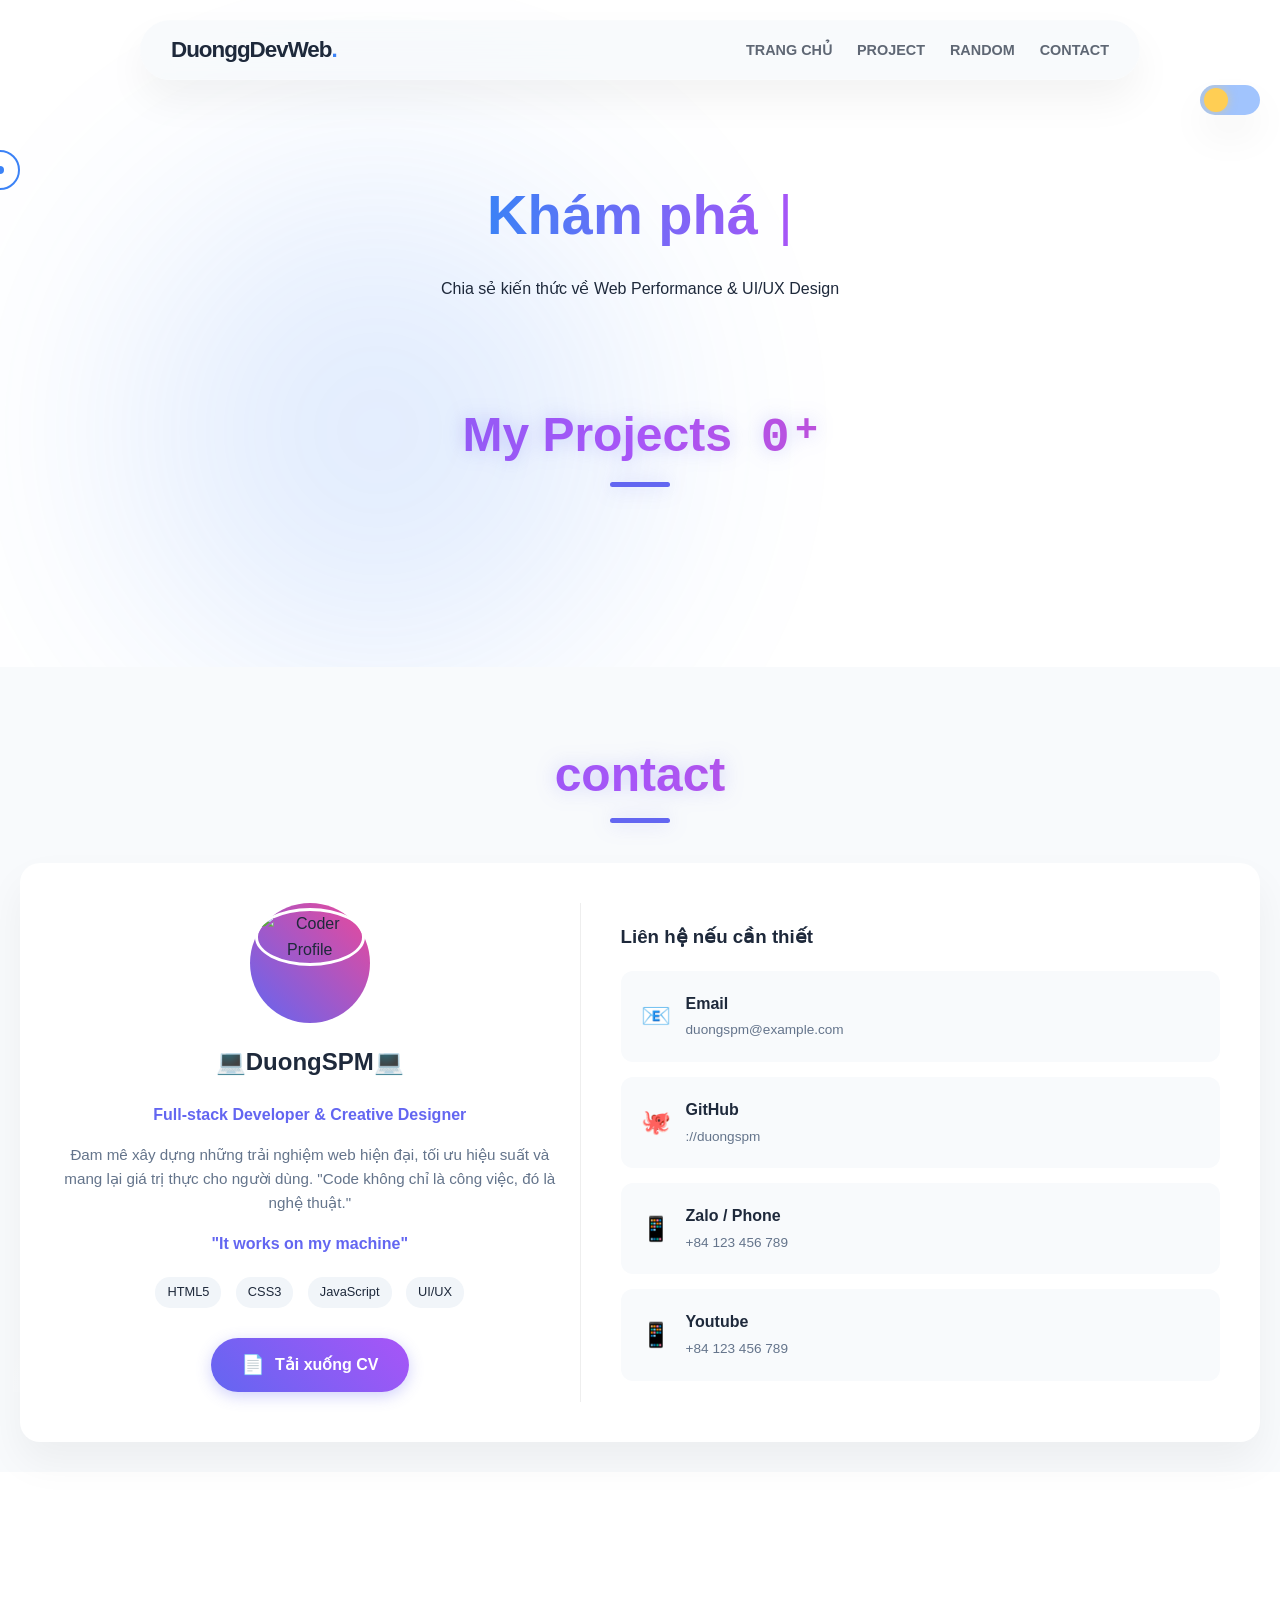
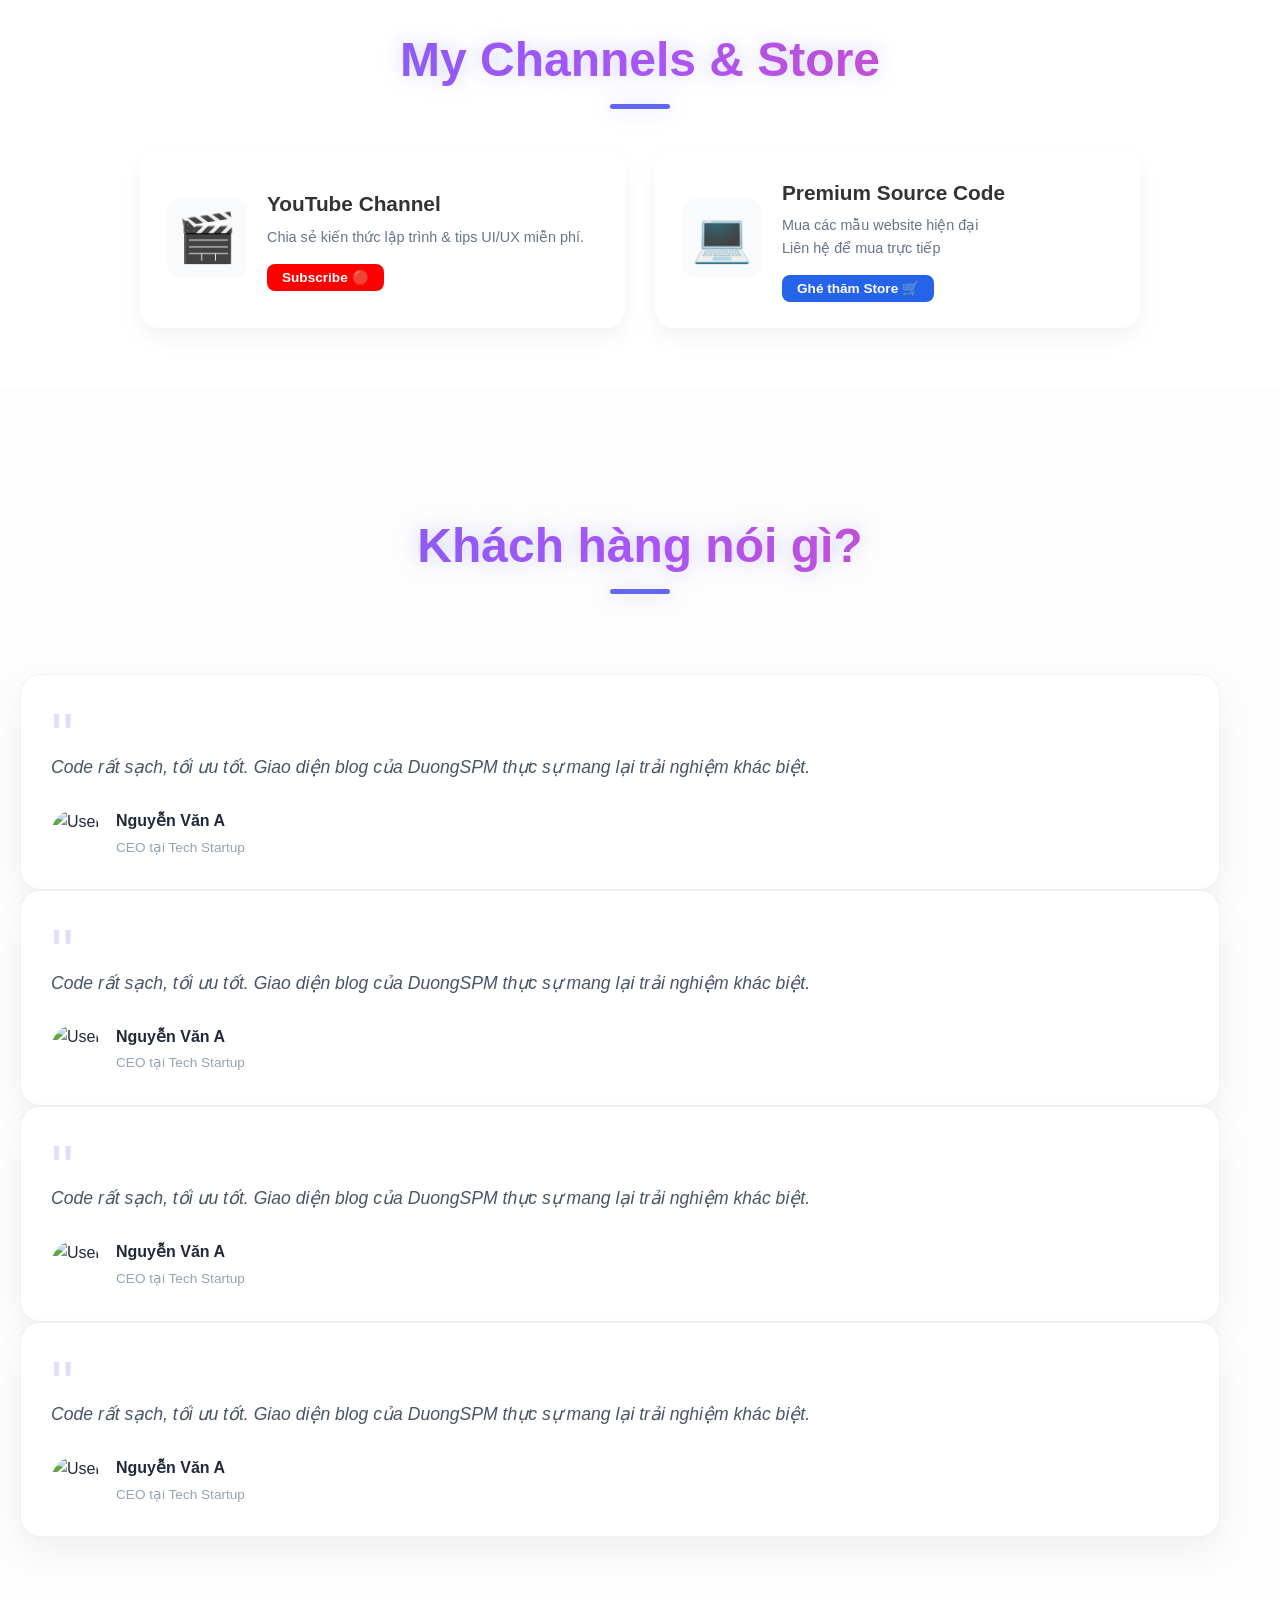
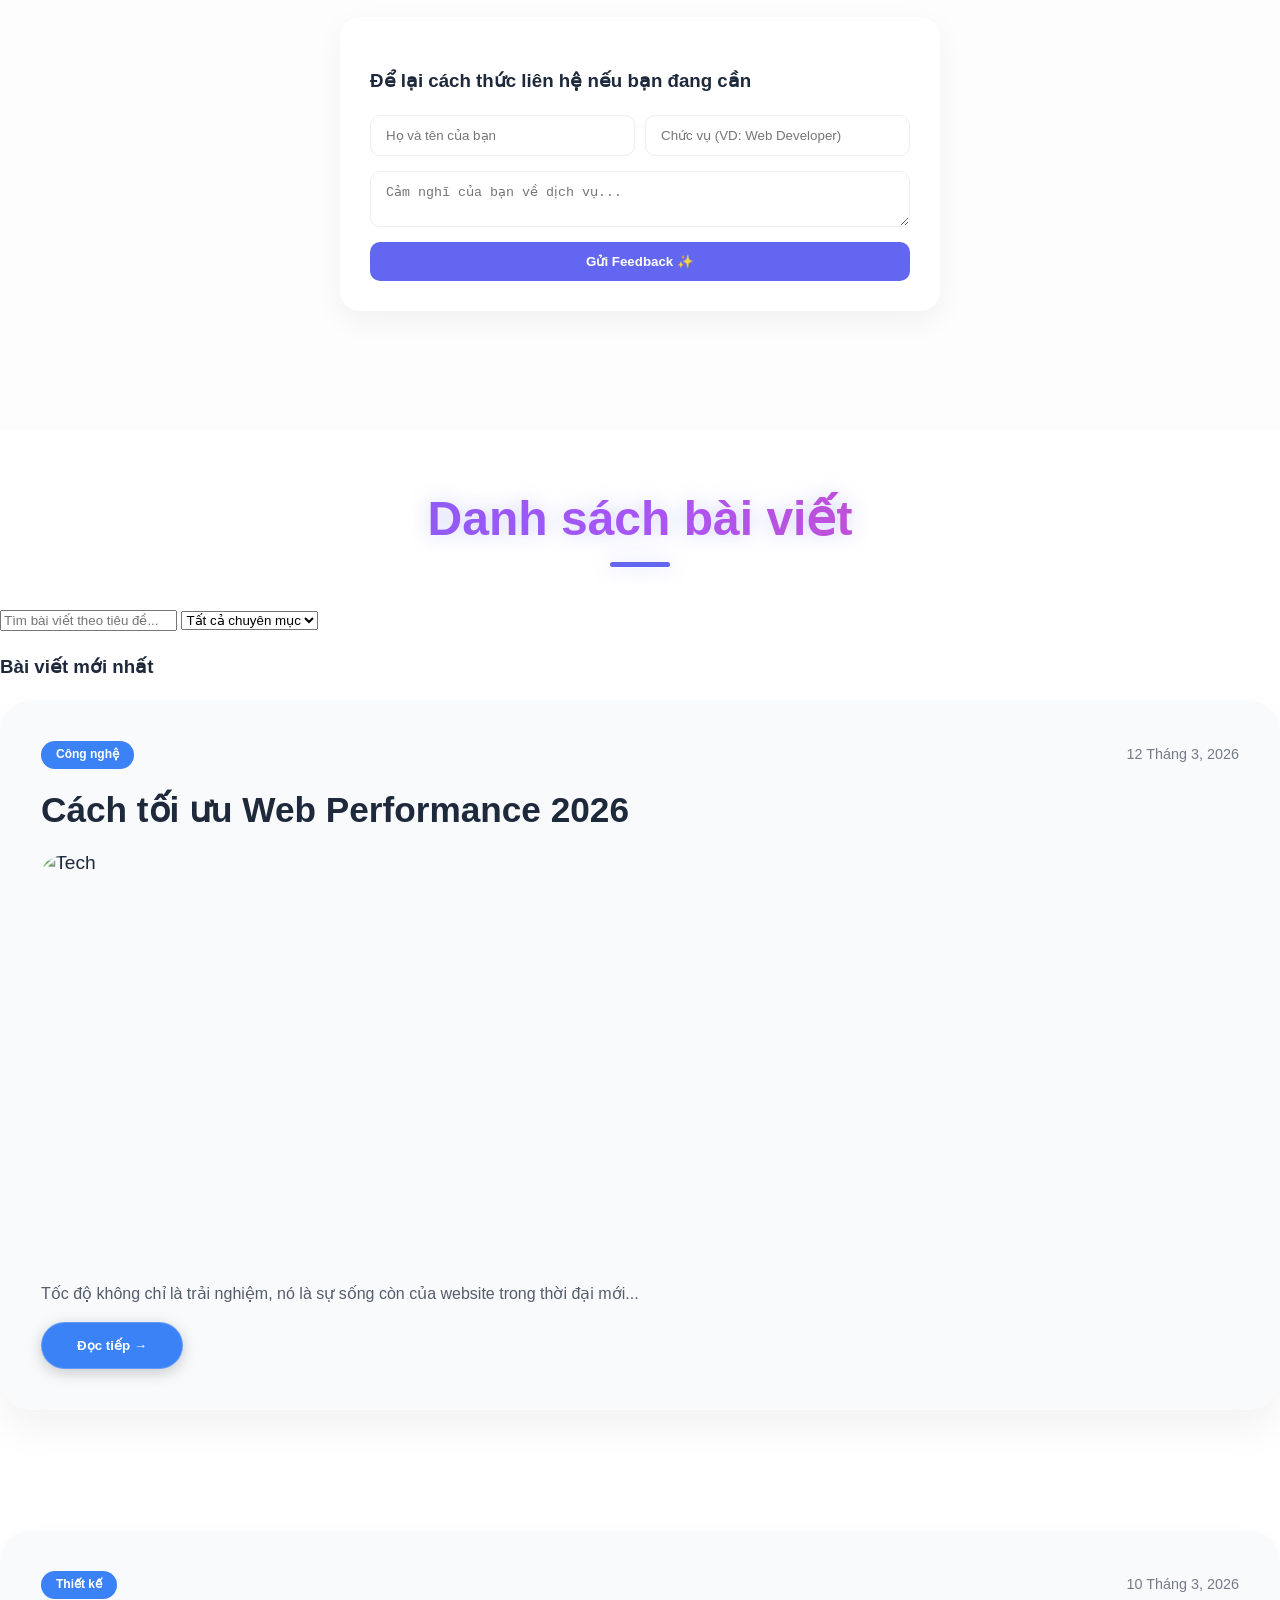
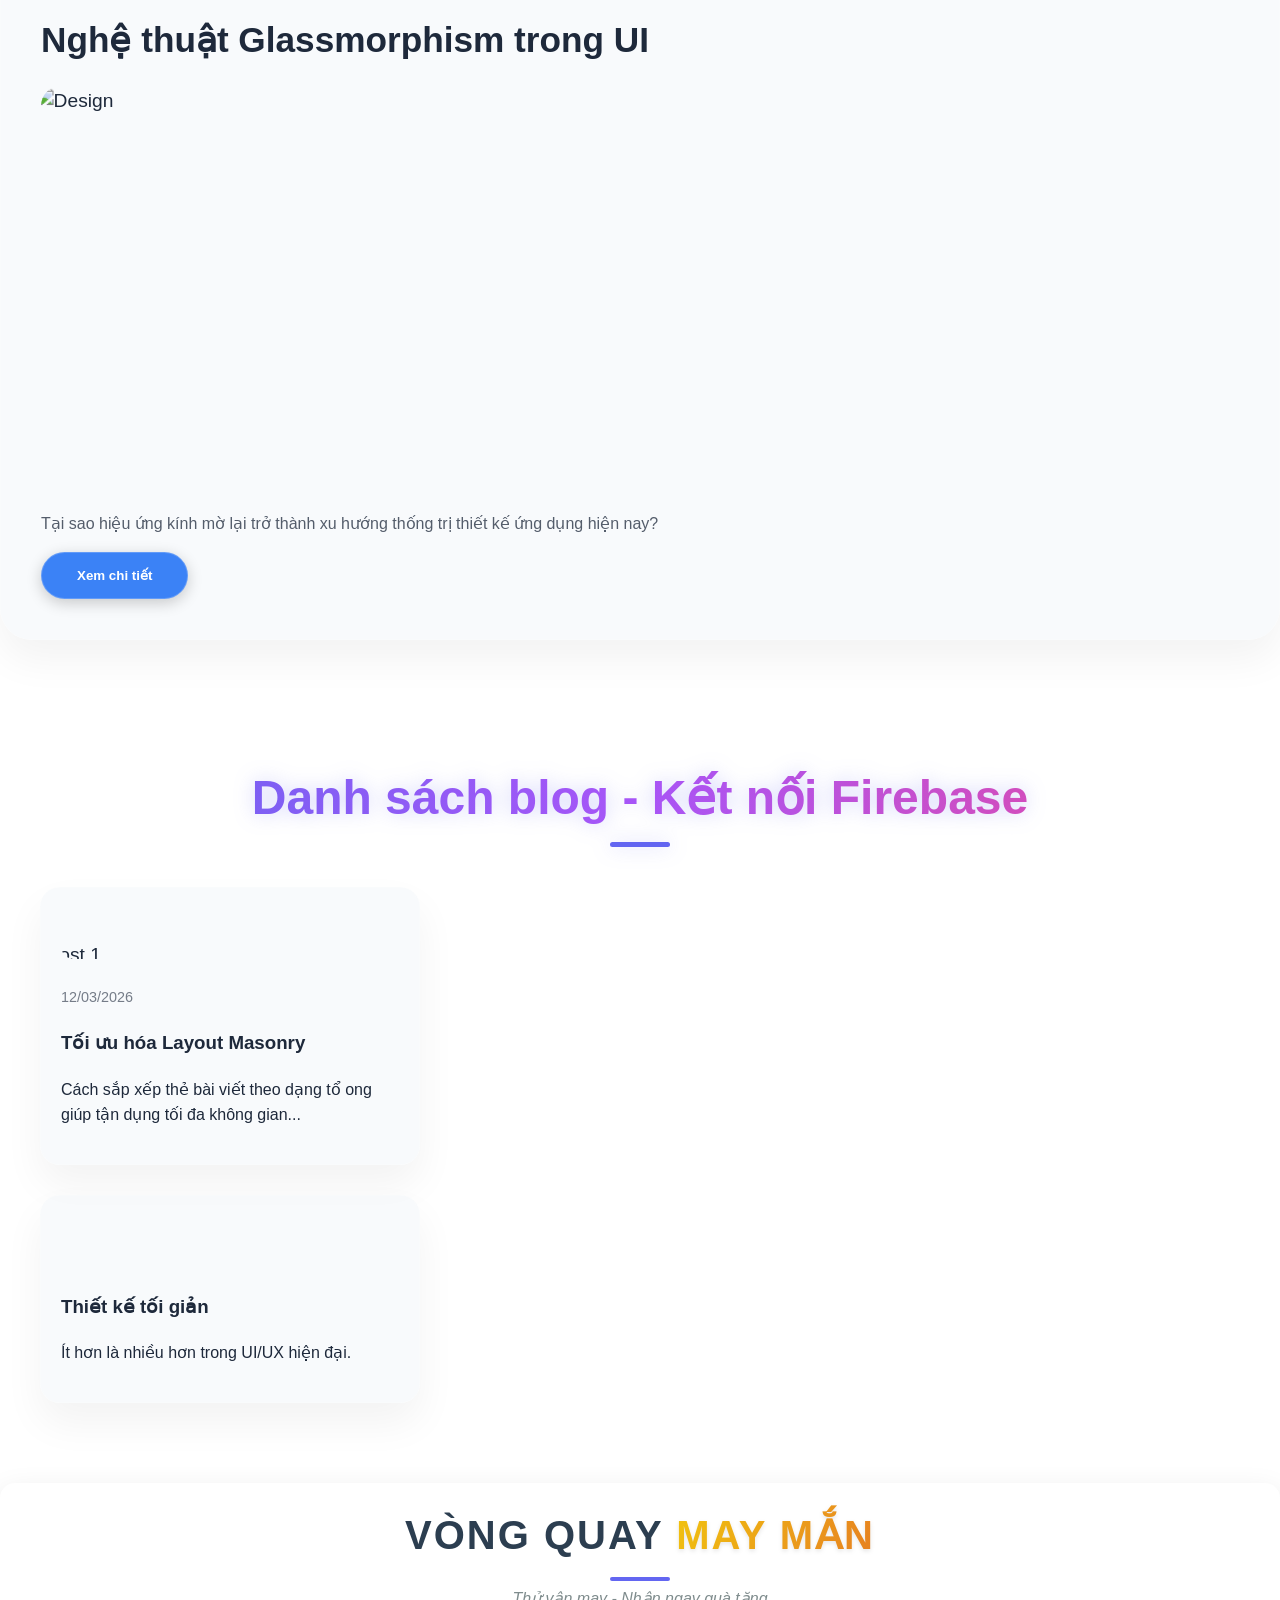
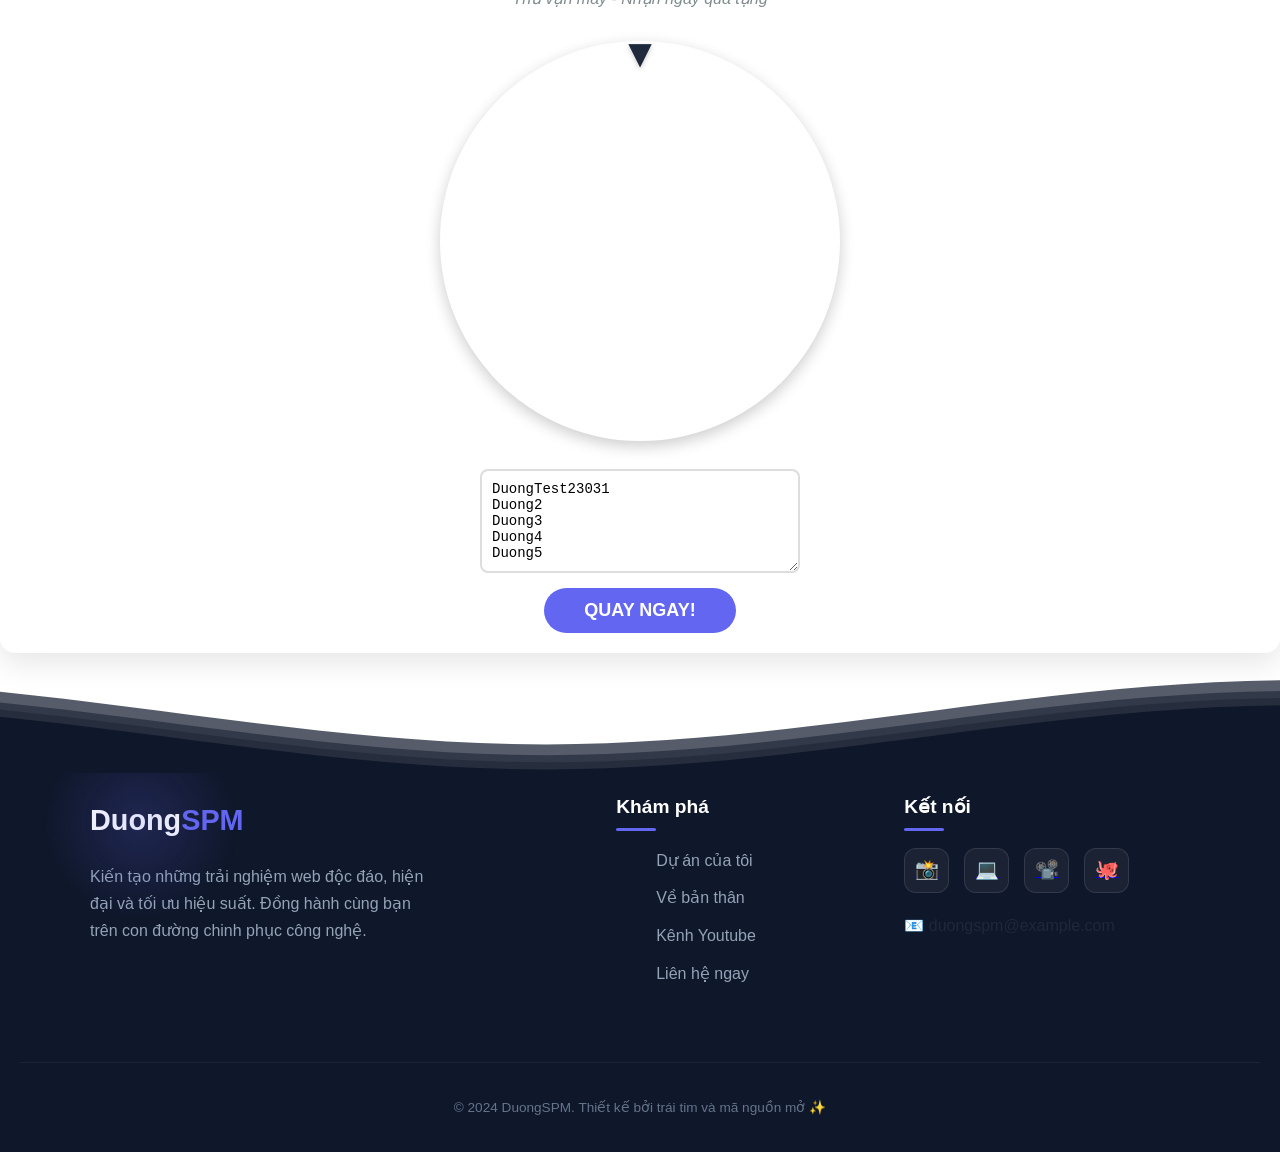
==== commit 5d8d3916: "# Changes to be committed: #    modified:   assets/common/common.css #    modified:   assets/common/" ====
--- a/index.html
+++ b/index.html
@@ -5,6 +5,10 @@
     <meta charset="UTF-8">
     <meta name="viewport" content="width=device-width, initial-scale=1.0">
     <title>Duongg DevWeb</title>
+    <meta property="og:title" content="DuongSPM | Creative Blog">
+    <meta property="og:description" content="Khám phá kho dự án và kiến thức lập trình của tôi.">
+    <meta property="og:image" content="assets/imgs/blog.png">
+
     <link rel="icon" type="image/png" href="assets/imgs/favicon.svg" />
     <link rel="stylesheet" href="assets/css/top.css">
     <link rel="stylesheet" href="assets/common/common.css">
@@ -13,14 +17,15 @@
 </head>
 
 <body>
+    <div class="progress-container">
+        <div class="progress-bar" id="bar"></div>
+    </div>
     <div class="cursor-dot"></div>
     <div class="cursor-outline"></div>
-    <div class="container">
-        <!-- Header -->
-        <header class="header" data-include="./inc/header.html" data-path="./"></header>
-        <!-- End Header -->
-    </div>
-    <div class="main">
+    <!-- Header -->
+    <header class="header" data-include="./inc/header.html" data-path="./"></header>
+    <!-- End Header -->
+    <div class="wrapper">
         <div class="blog-header reveal" id="project">
             <h1>Khám phá <span id="typewriter" class="typing-text"></span><span class="cursor-blinker">|</span></h1>
             <p>Chia sẻ kiến thức về Web Performance & UI/UX Design</p>
@@ -338,6 +343,10 @@
     <!-- random -->
 
     <!-- Footer -->
+    <button id="btnTop" class="back-top" onclick="toTop()">
+        <span class="rocket-icon">🚀</span>
+        <div class="glow-effect"></div>
+    </button>
     <footer class="footer" data-include="./inc/footer.html" data-path="./"></footer>
     <!-- End Footer -->
 
--- a/assets/css/top.css
+++ b/assets/css/top.css
@@ -486,33 +486,6 @@
     }
 }
 
-.progress-bar {
-    height: 100%;
-    width: 0%;
-    background: linear-gradient(90deg, #3b82f6, #8b5cf6, #3b82f6);
-    background-size: 200% 100%;
-    animation: gradientMove 3s linear infinite;
-    box-shadow: 0 0 10px var(--primary);
-}
-
-@keyframes gradientMove {
-    0% {
-        background-position: 100% 0%;
-    }
-
-    100% {
-        background-position: -100% 0%;
-    }
-}
-
-.progress-bar {
-    background: linear-gradient(90deg, #ff9a9e 0%, #fecfef 50%, #a1c4fd 100%);
-    /* Hiệu ứng bóng đổ mờ ảo, nhẹ nhàng */
-    box-shadow: 0 4px 15px rgba(255, 154, 158, 0.3);
-    border-radius: 0 10px 10px 0;
-    /* Bo góc đầu thanh tiến trình */
-    transition: width 0.4s cubic-bezier(0.23, 1, 0.32, 1);
-}
 
 .theme-toggle-mini {
     position: fixed;
--- a/assets/common/common.css
+++ b/assets/common/common.css
@@ -1,3 +1,4 @@
+@charset "utf-8";
 @import url('https://fonts.googleapis.com/css2?family=Inter:ital,opsz,wght@0,14..32,100..900;1,14..32,100..900&family=JetBrains+Mono:ital,wght@0,100..800;1,100..800&family=Noto+Sans+JP:wght@100..900&family=Noto+Serif+JP:wght@200..900&family=Tai+Heritage+Pro:wght@400;700&display=swap');
 
 :root {
@@ -34,6 +35,42 @@
     transition: background-color 0.4s ease;
     cursor: none;
 }
+.wrapper{
+    margin-top: 170px;
+}
+/* Lớp phủ chuyển trang */
+.page-transition {
+    position: fixed;
+    top: 0; left: 0;
+    width: 100%; height: 100%;
+    background: #0f172a; /* Cùng tông màu với Footer/Dark mode */
+    z-index: 10000;
+    display: flex;
+    justify-content: center;
+    align-items: center;
+    transition: transform 0.6s cubic-bezier(0.77, 0, 0.175, 1);
+}
+
+/* Khi trang đã tải xong, đẩy lớp phủ lên trên */
+.page-transition.loaded {
+    transform: translateY(-100%);
+}
+
+/* Hiệu ứng loading quay tròn bên trong */
+.loader-circle {
+    width: 40px; height: 40px;
+    border: 3px solid rgba(255,255,255,0.1);
+    border-top: 3px solid #6366f1;
+    border-radius: 50%;
+    animation: spin 1s linear infinite;
+    margin-bottom: 15px;
+}
+
+.loader-content p {
+    color: white; font-weight: 600; letter-spacing: 2px;
+}
+
+@keyframes spin { 100% { transform: rotate(360deg); } }
 
 /* UI Components */
 .progress-container {
@@ -47,10 +84,38 @@
 .progress-bar {
     height: 100%;
     width: 0%;
-    background: var(--primary);
+    /* background: var(--primary);
+    box-shadow: 0 0 10px var(--primary); */
+}
+
+.progress-bar {
+    height: 100%;
+    width: 0%;
+    background: linear-gradient(90deg, #3b82f6,n  #8b5cf6, #3b82f6);
+    background-size: 200% 100%;
+    animation: gradientMove 3s linear infinite;
     box-shadow: 0 0 10px var(--primary);
 }
 
+@keyframes gradientMove {
+    0% {
+        background-position: 100% 0%;
+    }
+
+    100% {
+        background-position: -100% 0%;
+    }
+}
+
+.progress-bar {
+    background: linear-gradient(90deg, #ff9a9e 0%, #fecfef 50%, #a1c4fd 100%);
+    /* Hiệu ứng bóng đổ mờ ảo, nhẹ nhàng */
+    box-shadow: 0 4px 15px rgba(255, 154, 158, 0.3);
+    border-radius: 0 10px 10px 0;
+    /* Bo góc đầu thanh tiến trình */
+    transition: width 0.4s cubic-bezier(0.23, 1, 0.32, 1);
+    animation: gradientMove 3s linear infinite;
+}
 nav {
     position: fixed;
     top: 0;
@@ -238,38 +303,43 @@
 }
 
 /* Hiệu ứng Hover */
-.back-to:hover {
+.back-top:hover {
     transform: scale(1.1) translateY(-5px);
     box-shadow: 0 15px 30px rgba(99, 102, 241, 0.6);
 }
 
-.back-to:active {
+.back-top:active {
     transform: scale(0.9);
 }
-
+.back-top .rocket-icon{
+    transform: rotate(315deg);
+}
 /* Hiệu ứng tên lửa bay */
-.back-to.launching .rocket-icon {
+.back-top:hover .rocket-icon {
+    animation: rocketLaunch 0.5s ease-in-out;
+}
+.back-top.launching .rocket-icon {
     animation: rocketLaunch 0.5s ease-in-out;
 }
 
 @keyframes rocketLaunch {
     0% {
-        transform: translateY(0);
+        transform: translateY(0) rotate(315deg);
         opacity: 1;
     }
 
     50% {
-        transform: translateY(-30px);
+        transform: translateY(-30px) rotate(315deg);
         opacity: 0;
     }
 
     51% {
-        transform: translateY(30px);
+        transform: translateY(30px) rotate(315deg);
         opacity: 0;
     }
 
     100% {
-        transform: translateY(0);
+        transform: translateY(0) rotate(315deg);
         opacity: 1;
     }
 }
@@ -663,9 +733,11 @@
 /* footer */
 
 .modern-footer {
-    background: #0f172a;
+    background-color: var(--bg);
+    color: var(--text);
+    /* background: #0f172a; */
     /* Màu xanh đen sâu thẳm */
-    color: #f8fafc;
+    /* color: #f8fafc; */
     padding: 80px 20px 20px;
     position: relative;
     /* overflow: hidden; */
@@ -886,4 +958,64 @@
     to {
         transform: translate(15%, 15%);
     }
-}+}
+/* --- RESPONSIVE DESIGN --- */
+
+/* 1. Cho Máy tính bảng (Tablets - Dưới 1024px) */
+@media (max-width: 1024px) {
+    .container { padding: 0 30px; }
+    .section-title { font-size: 2.5rem; }
+    .project-grid { grid-template-columns: repeat(2, 1fr); gap: 20px; }
+    .modal-content { width: 90%; padding: 25px; }
+}
+
+/* 2. Cho Điện thoại di động (Mobiles - Dưới 768px) */
+@media (max-width: 768px) {
+    /* Tắt con trỏ chuột custom vì mobile dùng cảm ứng */
+    .cursor-dot, .cursor-outline { display: none; }
+    html { cursor: auto; }
+
+    .section-title { font-size: 2rem; margin-bottom: 30px; }
+    
+    /* Chuyển Grid thành 1 cột duy nhất */
+    .project-grid { grid-template-columns: 1fr; }
+    
+    /* Điều chỉnh Modal chi tiết */
+    .modal-content { 
+        margin: 20px auto; 
+        padding: 20px; 
+        border-radius: 15px;
+    }
+    
+    .detail-header h1 { font-size: 1.5rem; }
+    
+    /* Footer sắp xếp theo chiều dọc */
+    .footer-content {
+        grid-template-columns: 1fr;
+        text-align: center;
+        gap: 30px;
+    }
+    
+    .footer-column h3::after {
+        left: 50%;
+        transform: translateX(-50%);
+    }
+    
+    .social-links { justify-content: center; }
+
+    /* Nút Back to Top nhỏ lại một chút */
+    .back-to-top {
+        width: 45px;
+        height: 45px;
+        bottom: 20px;
+        right: 20px;
+    }
+}
+
+/* 3. Cho Điện thoại siêu nhỏ (Small Mobiles - Dưới 480px) */
+@media (max-width: 480px) {
+    .section-title { font-size: 1.8rem; }
+    .btn-glow { width: 100%; text-align: center; } /* Nút bấm full màn hình */
+    .tag-badge { font-size: 0.75rem; padding: 4px 10px; }
+    .waves-container { height: 40px; } /* Sóng thấp xuống để không chiếm chỗ */
+}
